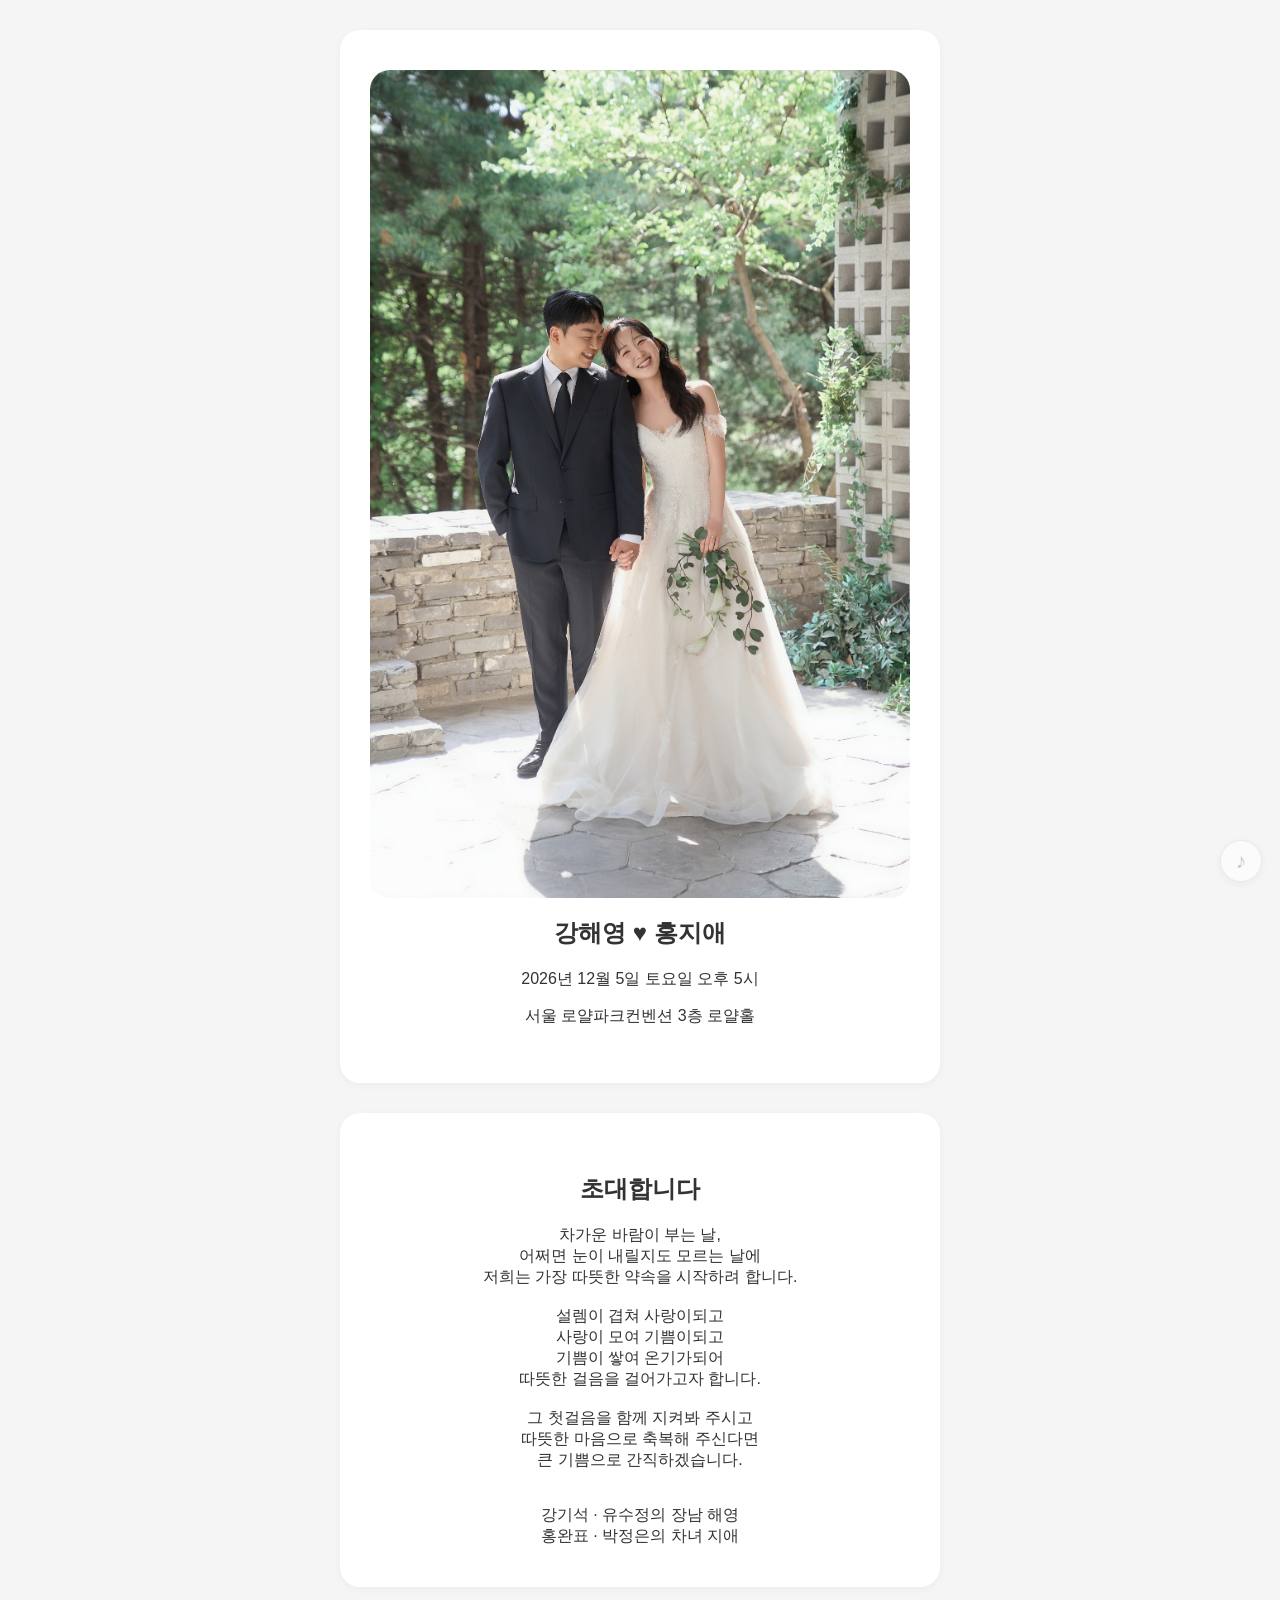
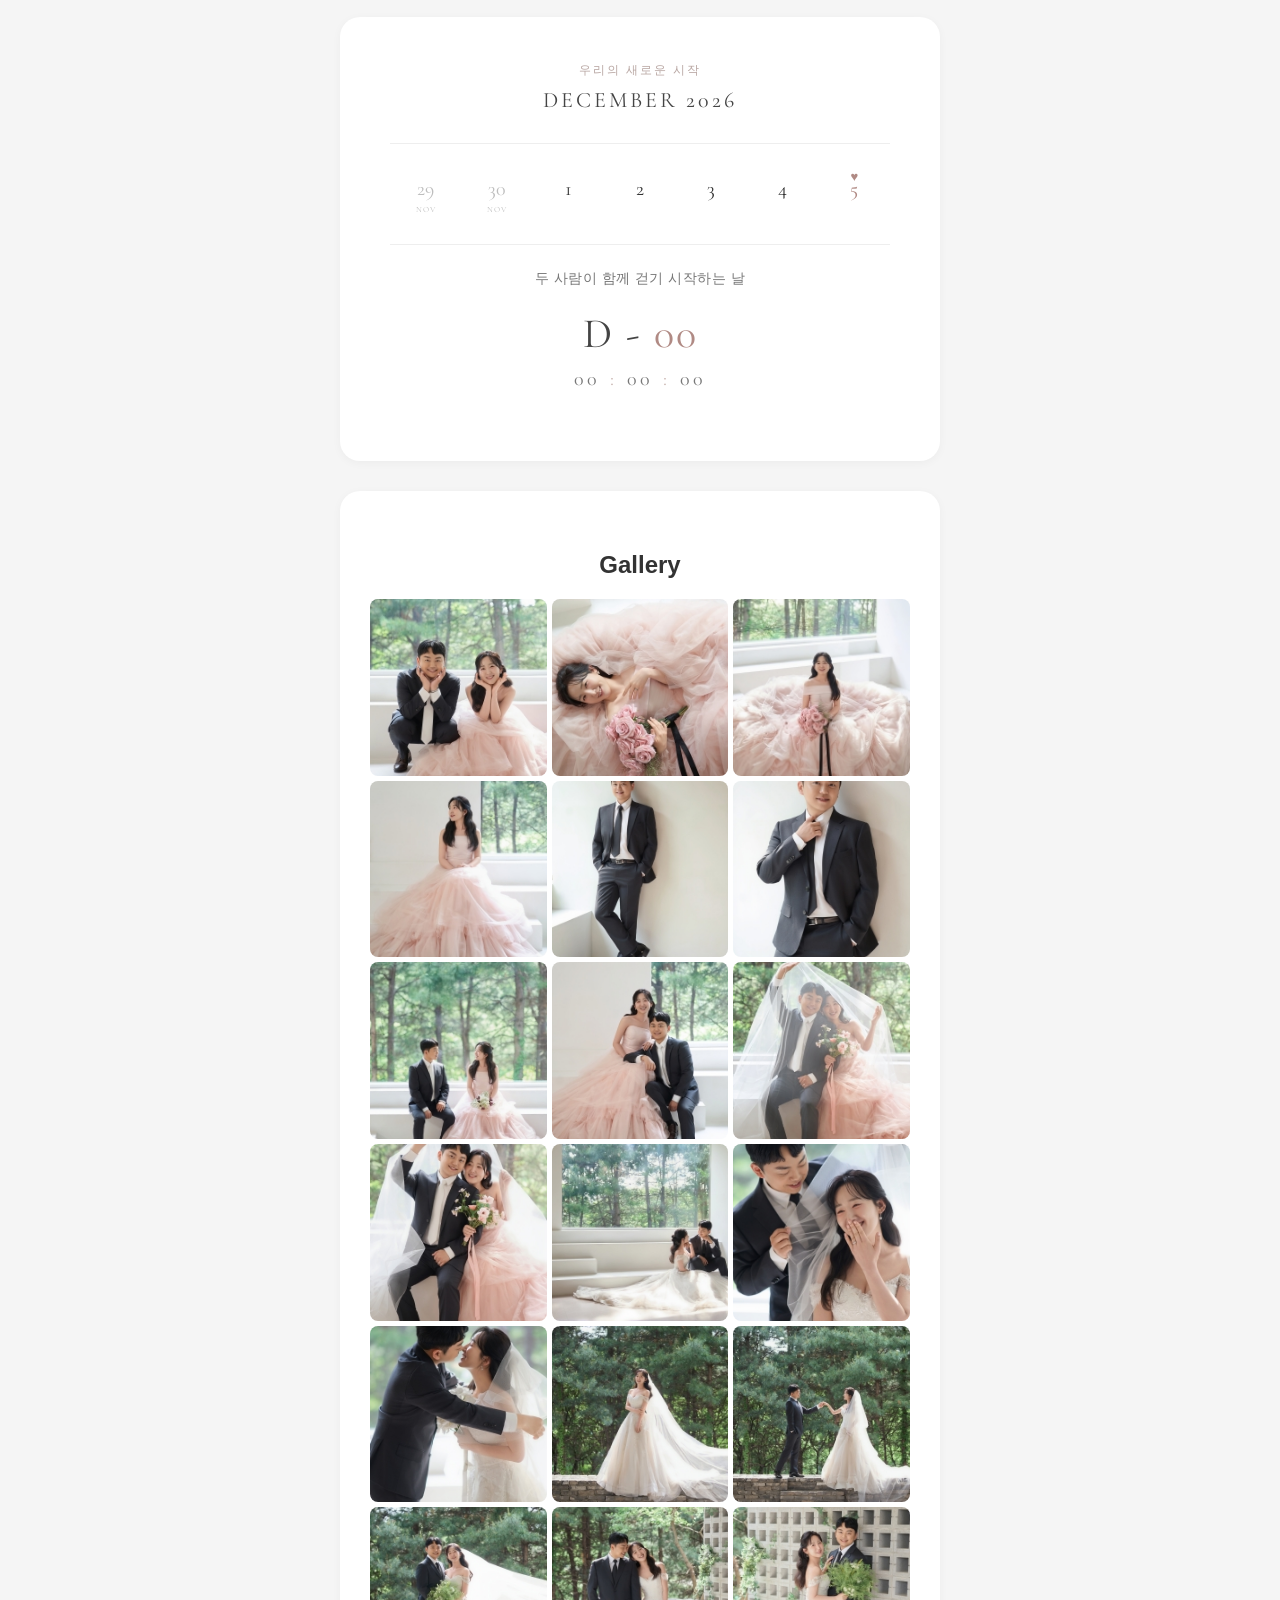
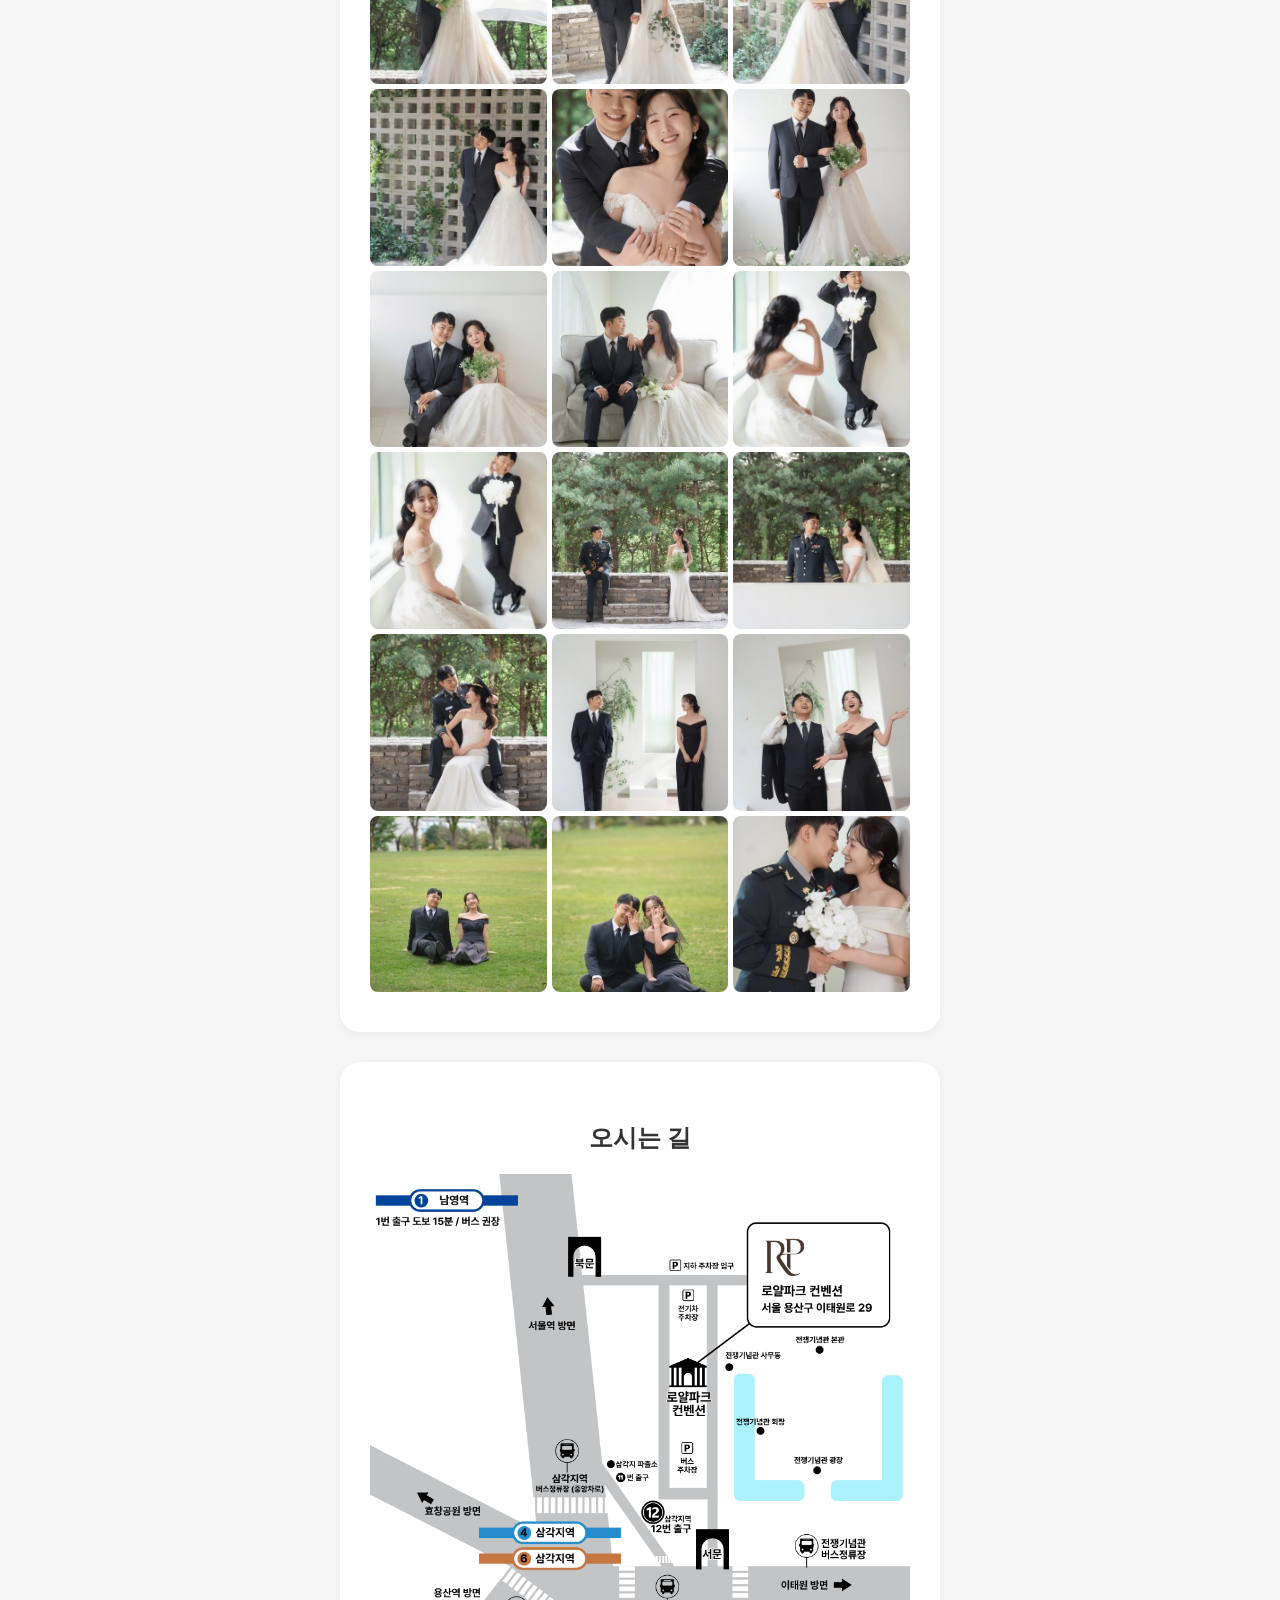
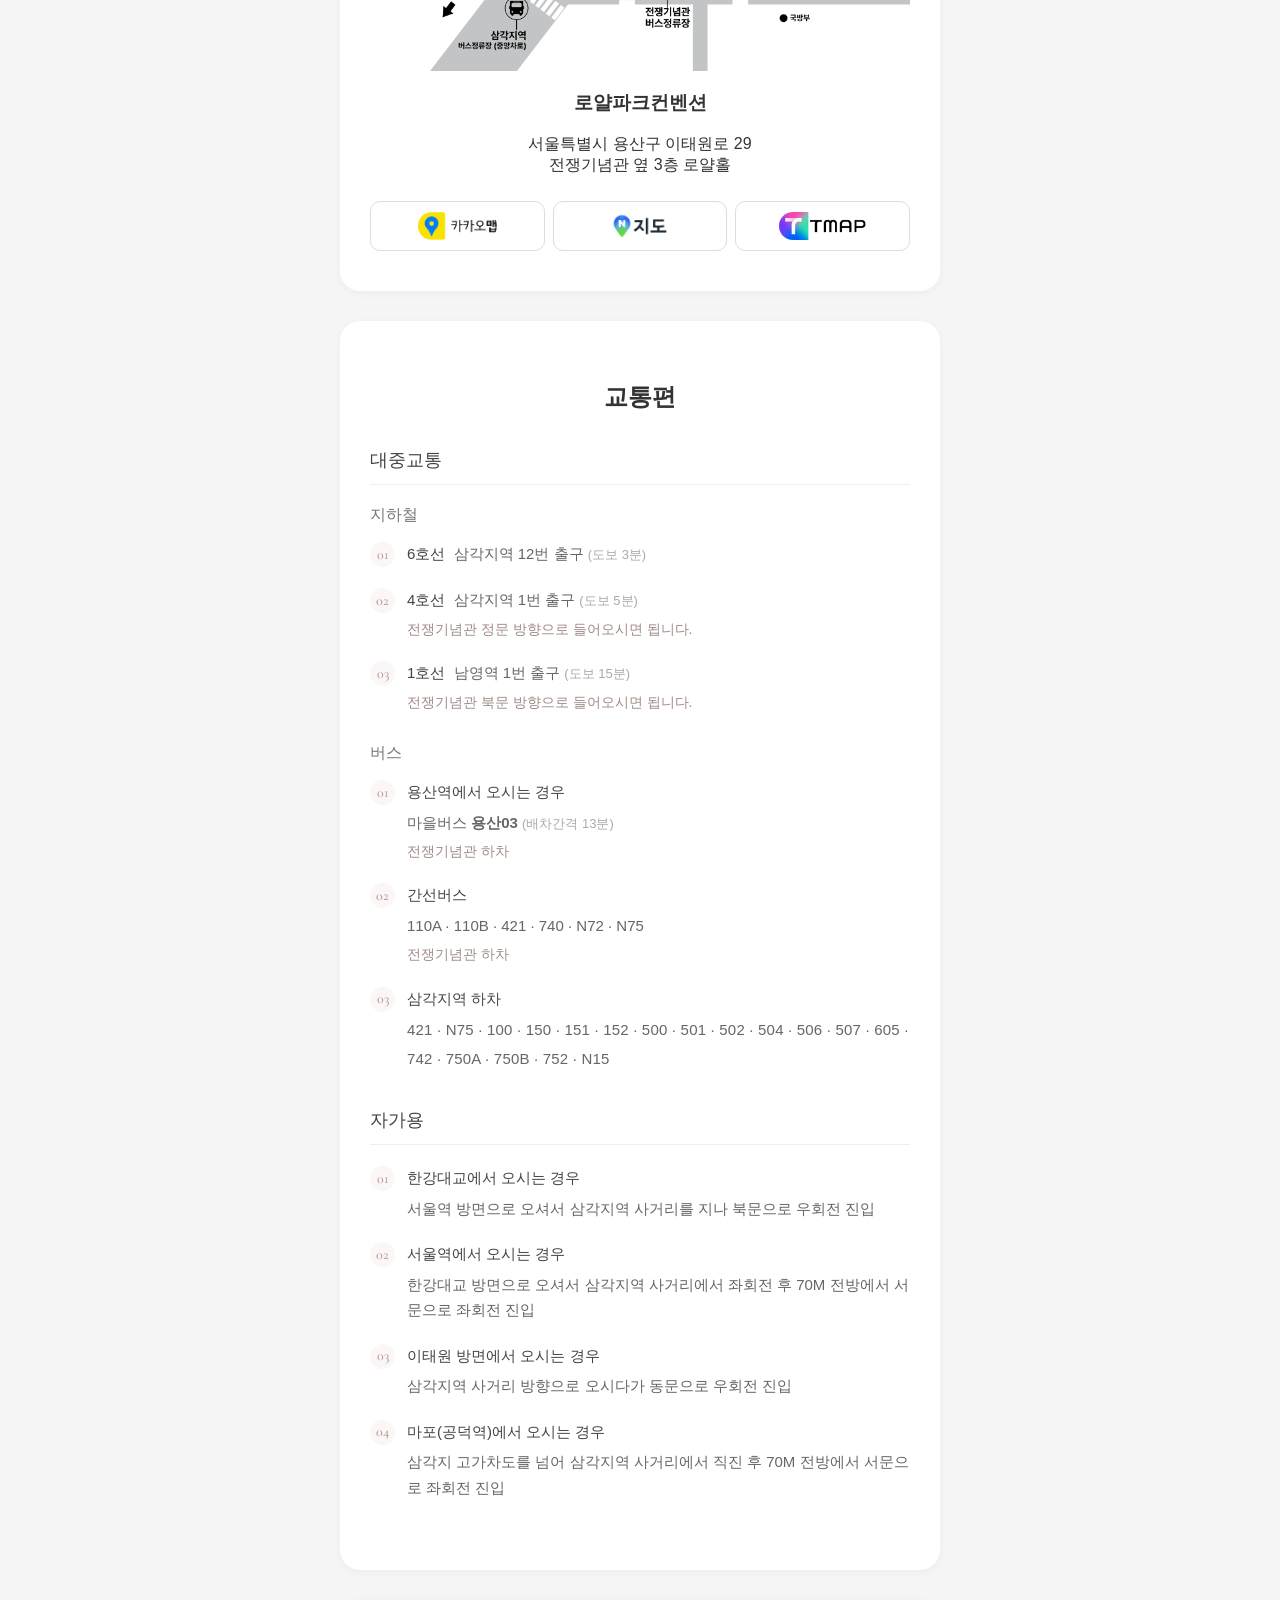
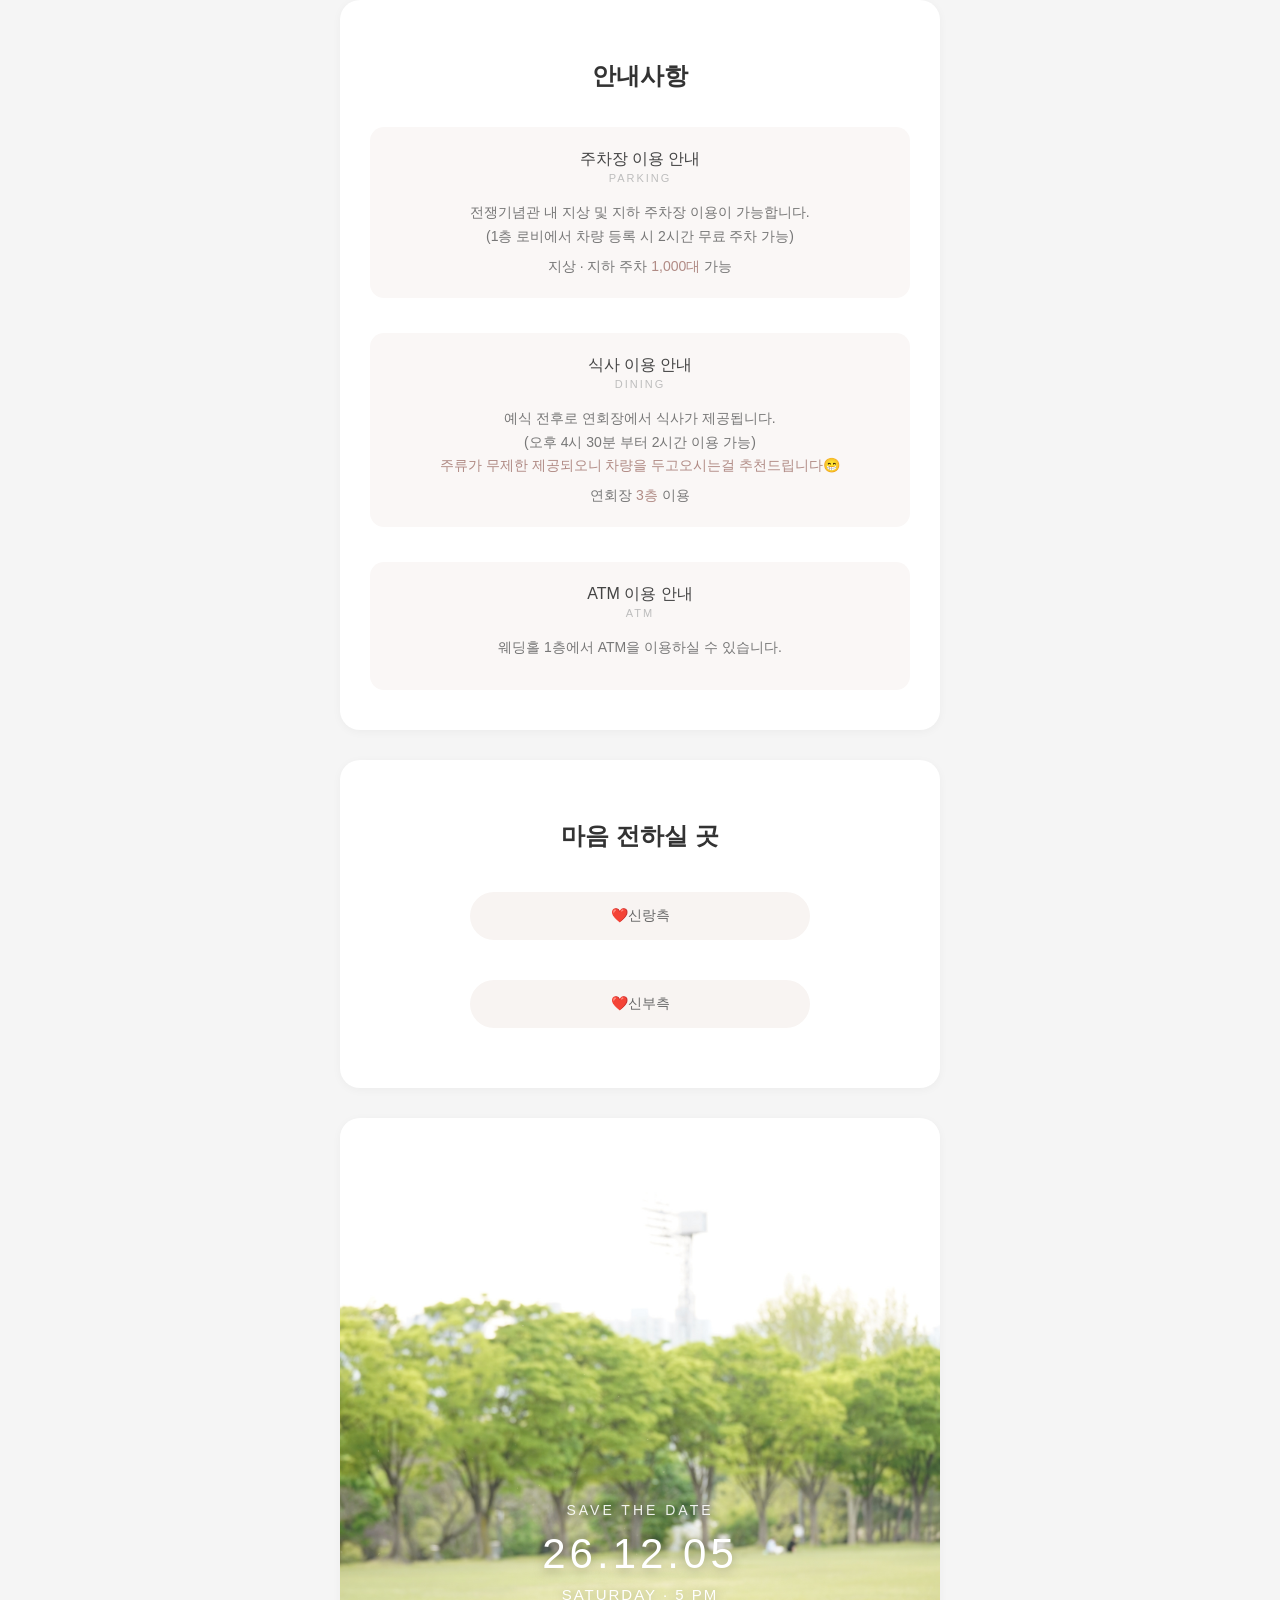
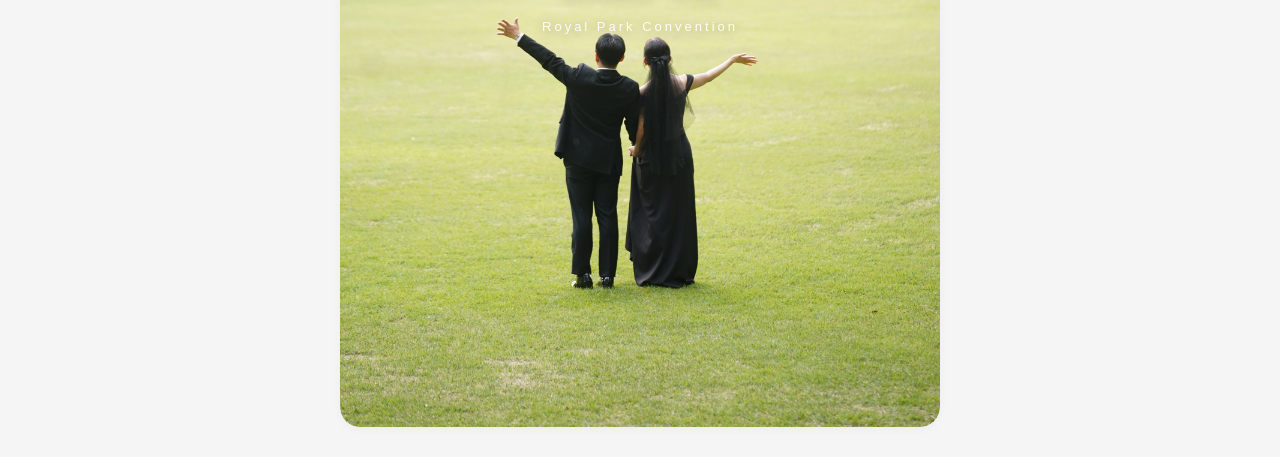
==== index.html @ 4cdd62bf "Update index.html" ====
<!DOCTYPE html>
<html lang="ko">
<head>
    <meta charset="UTF-8">
    <meta name="viewport" content="width=device-width, initial-scale=1.0">
    <title>모바일 청첩장</title>

    <link rel="stylesheet" href="css/style.css">
    <link rel="preconnect" href="https://fonts.googleapis.com">
    <link rel="preconnect" href="https://fonts.gstatic.com" crossorigin>
    <link href="https://fonts.googleapis.com/css2?family=Cormorant+Garamond:wght@300;400;500&display=swap" rel="stylesheet">
    <link rel="preconnect" href="https://fonts.googleapis.com">
    <link rel="preconnect" href="https://fonts.gstatic.com" crossorigin>
    <link href="https://fonts.googleapis.com/css2?family=Cormorant+Garamond:wght@300;400;500;600&display=swap" rel="stylesheet">
</head>

<body>
<section class="intro hero card">

    <!-- 수정 ① -->
    <img src="images/017_intro.jpg" alt="hero 사진">
    <h1>강해영 ♥ 홍지애</h1>

    <!-- 수정 ② -->
    <p>2026년 12월 5일 토요일 오후 5시</p>

    <!-- 수정 ③ -->
    <p>
        서울 로얄파크컨벤션 3층 로얄홀
    </p>

</section>

<section class="message card">
    <h2>초대합니다</h2>

    <!-- 수정 ④ -->
    <p>
        차가운 바람이 부는 날, <br>
        어쩌면 눈이 내릴지도 모르는 날에<br>
        저희는 가장 따뜻한 약속을 시작하려 합니다.<br>
        <br>
        설렘이 겹쳐 사랑이되고<br>
        사랑이 모여 기쁨이되고<br>
        기쁨이 쌓여 온기가되어<br>
        따뜻한 걸음을 걸어가고자 합니다.<br>
        <br>
        그 첫걸음을 함께 지켜봐 주시고<br>
        따뜻한 마음으로 축복해 주신다면<br>
        큰 기쁨으로 간직하겠습니다.<br>
        <br>
        
    </p>
    <div class="family-line">
        <span>강기석 · 유수정의 장남</span>
        <span class="name">해영</span>
    </div>
    
    <div class="family-line">
        <span>홍완표 · 박정은의 차녀</span>
        <span class="name">지애</span>
    </div>

</section>

<!-- 달력 -->
<section class="calendar card">

    <p class="calendar-subtitle">
        우리의 새로운 시작
    </p>

    <h2>DECEMBER 2026</h2>

    <div class="calendar-week">

        <div class="calendar-day">
            <span class="date">29</span>
            <span class="month">NOV</span>
        </div>

        <div class="calendar-day">
            <span class="date">30</span>
            <span class="month">NOV</span>
        </div>

        <div class="calendar-day">
            <span class="date">1</span>
        </div>

        <div class="calendar-day">
            <span class="date">2</span>
        </div>

        <div class="calendar-day">
            <span class="date">3</span>
        </div>

        <div class="calendar-day">
            <span class="date">4</span>
        </div>

        <div class="calendar-day wedding-day">
            <span class="heart">♥</span>
            <span class="date">5</span>
        </div>

    </div>

    <p class="calendar-message">
        두 사람이 함께 걷기 시작하는 날
    </p>

    <div class="countdown">
        <div class="countdown-dday">
            D - <span id="days">00</span>
        </div>
    
        <div class="countdown-time">
            <span id="hours">00</span>
            <span class="separator">:</span>
            <span id="minutes">00</span>
            <span class="separator">:</span>
            <span id="seconds">00</span>
        </div>
    </div>

</section>
    
<section class="gallery card">

    <h2>Gallery</h2>

    <div class="grid"> 
        <img src="images/thumb/001.jpg" data-full="images/001.jpg" class="gallery-img" alt="사진 1">
        <img src="images/thumb/002.jpg" data-full="images/002.jpg" class="gallery-img" alt="사진 2">
        <img src="images/thumb/003.jpg" data-full="images/003.jpg" class="gallery-img" alt="사진 3">
        <img src="images/thumb/004.jpg" data-full="images/004.jpg" class="gallery-img" alt="사진 4">
        <img src="images/thumb/005.jpg" data-full="images/005.jpg" class="gallery-img" alt="사진 5">
        <img src="images/thumb/006.jpg" data-full="images/006.jpg" class="gallery-img" alt="사진 6">
        <img src="images/thumb/007.jpg" data-full="images/007.jpg" class="gallery-img" alt="사진 7">
        <img src="images/thumb/008.jpg" data-full="images/008.jpg" class="gallery-img" alt="사진 8">
        <img src="images/thumb/009.jpg" data-full="images/009.jpg" class="gallery-img" alt="사진 9">
        <img src="images/thumb/010.jpg" data-full="images/010.jpg" class="gallery-img" alt="사진 10">
        <img src="images/thumb/011.jpg" data-full="images/011.jpg" class="gallery-img" alt="사진 11">
        <img src="images/thumb/012.jpg" data-full="images/012.jpg" class="gallery-img" alt="사진 12">
        <img src="images/thumb/013.jpg" data-full="images/013.jpg" class="gallery-img" alt="사진 13">
        <img src="images/thumb/014.jpg" data-full="images/014.jpg" class="gallery-img" alt="사진 14">
        <img src="images/thumb/015.jpg" data-full="images/015.jpg" class="gallery-img" alt="사진 15">
        <img src="images/thumb/016.jpg" data-full="images/016.jpg" class="gallery-img" alt="사진 16">
        <img src="images/thumb/017.jpg" data-full="images/017.jpg" class="gallery-img" alt="사진 17">
        <img src="images/thumb/018.jpg" data-full="images/018.jpg" class="gallery-img" alt="사진 18">
        <img src="images/thumb/019.jpg" data-full="images/019.jpg" class="gallery-img" alt="사진 19">
        <img src="images/thumb/020.jpg" data-full="images/020.jpg" class="gallery-img" alt="사진 20">
        <img src="images/thumb/021.jpg" data-full="images/021.jpg" class="gallery-img" alt="사진 21">
        <img src="images/thumb/022.jpg" data-full="images/022.jpg" class="gallery-img" alt="사진 22">
        <img src="images/thumb/023.jpg" data-full="images/023.jpg" class="gallery-img" alt="사진 23">
        <img src="images/thumb/024.jpg" data-full="images/024.jpg" class="gallery-img" alt="사진 24">
        <img src="images/thumb/025.jpg" data-full="images/025.jpg" class="gallery-img" alt="사진 25">
        <img src="images/thumb/026.jpg" data-full="images/026.jpg" class="gallery-img" alt="사진 26">
        <img src="images/thumb/027.jpg" data-full="images/027.jpg" class="gallery-img" alt="사진 27">
        <img src="images/thumb/028.jpg" data-full="images/028.jpg" class="gallery-img" alt="사진 28">
        <img src="images/thumb/029.jpg" data-full="images/029.jpg" class="gallery-img" alt="사진 29">
        <img src="images/thumb/030.jpg" data-full="images/030.jpg" class="gallery-img" alt="사진 30">
        <img src="images/thumb/031.jpg" data-full="images/031.jpg" class="gallery-img" alt="사진 31">
        <img src="images/thumb/032.jpg" data-full="images/032.jpg" class="gallery-img" alt="사진 32">
        <img src="images/thumb/033.jpg" data-full="images/033.jpg" class="gallery-img" alt="사진 33">
    </div>

</section>

<section class="location card hero">

    <h2>오시는 길</h2>
    <img src="images/099.png" alt="지도">

    <h3>로얄파크컨벤션</h3>

    <p>
        서울특별시 용산구 이태원로 29<br>전쟁기념관 옆 3층 로얄홀
    </p>

    <div class="map-buttons">

        <a  href="https://kko.to/LV5ctEVAv7"
            target="_blank"
            rel="noopener noreferrer">
            <img src="images/kakaomap.png" alt="카카오맵"></a>
        <a  href="https://naver.me/GlRseTJM"
            target="_blank"
            rel="noopener noreferrer">
            <img src="images/navermaps.png" alt="네이버지도"></a>
        <a  href="https://tmap.life/09fb1e2a"
            target="_blank"
            rel="noopener noreferrer">
            <img src="images/tmap.png" alt="티맵"></a>

    </div>

</section>


<!-- 교통편 안내 -->
<section class="transport card">

    <h2>교통편</h2>

    <!-- 대중교통 -->
    <div class="transport-section">

        <h3>
            대중교통
        </h3>


        <!-- 지하철 -->
        <div class="transport-group">

            <h4>지하철</h4>

            <div class="transport-item">
                <span class="transport-number">01</span>
                <div>
                    <strong>6호선</strong>
                    삼각지역 12번 출구
                    <span class="walk">(도보 3분)</span>
                </div>
            </div>

            <div class="transport-item">
                <span class="transport-number">02</span>
                <div>
                    <strong>4호선</strong>
                    삼각지역 1번 출구
                    <span class="walk">(도보 5분)</span>

                    <p class="transport-note">
                        전쟁기념관 정문 방향으로 들어오시면 됩니다.
                    </p>
                </div>
            </div>

            <div class="transport-item">
                <span class="transport-number">03</span>
                <div>
                    <strong>1호선</strong>
                    남영역 1번 출구
                    <span class="walk">(도보 15분)</span>

                    <p class="transport-note">
                        전쟁기념관 북문 방향으로 들어오시면 됩니다.
                    </p>
                </div>
            </div>

        </div>


        <!-- 버스 -->
        <div class="transport-group">

            <h4>버스</h4>

            <div class="transport-item">
                <span class="transport-number">01</span>
                <div>
                    <strong>용산역에서 오시는 경우</strong>

                    <p>
                        마을버스 <b>용산03</b>
                        <span class="walk">(배차간격 13분)</span>
                    </p>

                    <p class="transport-note">
                        전쟁기념관 하차
                    </p>
                </div>
            </div>


            <div class="transport-item">
                <span class="transport-number">02</span>
                <div>
                    <strong>간선버스</strong>

                    <p>
                        110A · 110B · 421 · 740 · N72 · N75
                    </p>

                    <p class="transport-note">
                        전쟁기념관 하차
                    </p>
                </div>
            </div>


            <div class="transport-item">
                <span class="transport-number">03</span>
                <div>
                    <strong>삼각지역 하차</strong>

                    <p class="bus-list">
                        421 · N75 · 100 · 150 · 151 · 152 ·
                        500 · 501 · 502 · 504 · 506 · 507 ·
                        605 · 742 · 750A · 750B · 752 · N15
                    </p>
                </div>
            </div>

        </div>

    </div>


    <!-- 자가용 -->
    <div class="transport-section">

        <h3>
            자가용
        </h3>


        <div class="transport-group">

            <div class="transport-item">
                <span class="transport-number">01</span>
                <div>
                    <strong>한강대교에서 오시는 경우</strong>

                    <p>
                        서울역 방면으로 오셔서 삼각지역 사거리를 지나
                        북문으로 우회전 진입
                    </p>
                </div>
            </div>


            <div class="transport-item">
                <span class="transport-number">02</span>
                <div>
                    <strong>서울역에서 오시는 경우</strong>

                    <p>
                        한강대교 방면으로 오셔서 삼각지역 사거리에서 좌회전 후 
                        70M 전방에서 서문으로 좌회전 진입
                    </p>
                </div>
            </div>


            <div class="transport-item">
                <span class="transport-number">03</span>
                <div>
                    <strong>이태원 방면에서 오시는 경우</strong>

                    <p>
                        삼각지역 사거리 방향으로 오시다가
                        동문으로 우회전 진입
                    </p>
                </div>
            </div>


            <div class="transport-item">
                <span class="transport-number">04</span>
                <div>
                    <strong>마포(공덕역)에서 오시는 경우</strong>

                    <p>
                        삼각지 고가차도를 넘어 삼각지역 사거리에서 직진 후 
                        70M 전방에서 서문으로 좌회전 진입
                    </p>
                </div>
            </div>

        </div>

    </div>

</section>



<section class="guide card">

    <h2>안내사항</h2>

    <!-- 주차 -->
    <div class="parking-box">

        <div class="parking-title">
            <div>
                <h3>주차장 이용 안내</h3>
                <span>PARKING</span>
            </div>
        </div>

        <p>
            전쟁기념관 내 지상 및 지하 주차장 이용이 가능합니다.<br>
            (1층 로비에서 차량 등록 시 2시간 무료 주차 가능)
        </p>

        <strong class="parking-count">
            지상 · 지하 주차 <em>1,000대</em> 가능
        </strong>

    </div>


    <!-- 식사 -->
    <div class="parking-box">

        <div class="parking-title">
            <div>
                <h3>식사 이용 안내</h3>
                <span>DINING</span>
            </div>
        </div>

        <p>
            예식 전후로 연회장에서 식사가 제공됩니다.<br>
            (오후 4시 30분 부터 2시간 이용 가능)<br>
            <strong class="parking-count">
                <em>주류가 무제한 제공되오니 차량을 두고오시는걸 추천드립니다😁</em>
            </strong>
        </p>

        <strong class="parking-count">
            연회장 <em>3층</em> 이용
        </strong>

    </div>


    <!-- 화환
    <div class="parking-box">

        <div class="parking-title">
            <div>
                <h3>화환 접수 안내</h3>
                <span>FLOWER</span>
            </div>
        </div>

        <p>
            축하 화환은 예식 당일 지정된 장소에 배치됩니다.<br>
            자세한 문의는 예식장으로 연락 부탁드립니다.
        </p>

        <strong class="parking-count">
            예식장 로비 <em>접수 가능</em>
        </strong>

    </div> -->


    <!-- ATM -->
    <div class="parking-box">

        <div class="parking-title">
            <div>
                <h3>ATM 이용 안내</h3>
                <span>ATM</span>
            </div>
        </div>

        <p>
            웨딩홀 1층에서 ATM을 이용하실 수 있습니다.
        </p>

    </div>

</section>

    
    

<section class="account card">

    <h2>마음 전하실 곳</h2>

    <button class="accordion">
        ❤️신랑측
    </button>

    <div class="panel">
        <div class="account-item">
            <div class="account-info">
                <strong>아버지 강기석</strong>
                <span>국민 228002-04-143862</span>
            </div>
    
            <button class="copy-btn"
                    onclick="copyText(this, 'KB국민 22800204143862')">
                복사
            </button>
        </div>
    
        <div class="account-item">
            <div class="account-info">
                <strong>어머니 유수정</strong>
                <span>국민 263102-04-068584</span>
            </div>
    
            <button class="copy-btn"
                    onclick="copyText(this, 'KB국민 26310204068584')">
                복사
            </button>
        </div>
    
        <div class="account-item">
            <div class="account-info">
                <strong>강해영</strong>
                <span>국민 228002-04-141970</span>
            </div>
    
            <button class="copy-btn"
                    onclick="copyText(this, 'KB국민 22800204141970')">
                복사
            </button>
        </div>
    
    </div>

    <button class="accordion">
        ❤️신부측
    </button>

    <div class="panel">
        <div class="account-item">
            <div class="account-info">
                <strong>아버지 홍완표</strong>
                <span>신한 110-292-341007</span>
            </div>
    
            <button class="copy-btn"
                    onclick="copyText(this, '신한 110292341007')">
                복사
            </button>
        </div>
    
        <div class="account-item">
            <div class="account-info">
                <strong>어머니 박정은</strong>
                <span>농협 302-2085-1254-71</span>
            </div>
    
            <button class="copy-btn"
                    onclick="copyText(this, 'NH농협 3022085125471')">
                복사
            </button>
        </div>
    
        <div class="account-item">
            <div class="account-info">
                <strong>홍지애</strong>
                <span>신한 110-572-051845</span>
            </div>
    
            <button class="copy-btn"
                    onclick="copyText(this, '신한 110572051845')">
                복사
            </button>
        </div>
    
    </div>

    <!-- <div class="panel">

        <p>
            아버지 홍완표
            신한 110-292-341007
            <button onclick="copyText('신한 110292341007')">
                복사
            </button>
        </p>

        <p>
            어머니 박정은
            농협 302-2085-1254-71
            <button onclick="copyText('NH농협 3022085125471')">
                복사
            </button>
        </p>

        <p>
            홍지애
            신한 110-572-051845
            <button onclick="copyText('신한 110572051845')">
                복사
            </button>
        </p>
        
    </div> -->

</section>

<section class="ending hero card">

    <img src="images/034.jpg" alt="웨딩 작별 사진">

    <div class="ending-text">

        <span class="save-date">
            Save The Date
        </span>

        <h2>
            26.12.05
        </h2>

        <p>
            SATURDAY · 5 PM
        </p>

        <p class="venue">
            Royal Park Convention
        </p>

    </div>

</section>

<!--갤러리 뷰어-->
<div id="galleryViewer" class="gallery-viewer">
    <button class="gallery-close">×</button>
    <button class="gallery-prev">‹</button>
    <div class="gallery-image-container">
        <img id="galleryViewerImg"
             class="gallery-image"
             src=""
             alt="">
        <img id="galleryViewerImgNext"
             class="gallery-image"
             src=""
             alt="">
    </div>
    <button class="gallery-next">›</button>
</div>

<!-- 배경음악 -->
<audio id="bgm" loop preload="auto">
    <source src="music/wedding.mp3" type="audio/mpeg">
</audio>

<!-- 음악 버튼 -->
<button id="musicButton"
        class="music-button"
        aria-label="배경음악 켜기/끄기">
    ♪
</button>
    
<script src="js/script.js"></script>
</body>
</html>
---- css/style.css ----
* {
    box-sizing: border-box;
}

html {
    scroll-behavior: smooth;
}

body{
    margin:0;
    font-family:-apple-system, BlinkMacSystemFont, "Noto Sans KR",
                 "Apple SD Gothic Neo", sans-serif;
    color:#333;
    background:#f5f5f5;
}

.card{
    max-width:600px;
    background:#fff;
    border-radius:20px;
    padding:40px 30px;
    margin:30px auto;
    box-shadow:0 2px 10px rgba(0,0,0,.04);
    opacity: 0;
    transform: translateY(30px);
    transition: all 0.8s ease,
                transform 0.8s ease;
    text-align: center;
}

.card.show{
    opacity: 1;
    transform: translateY(0);
}

.hero img{
    width:100%;
    max-width: 100%;
    height: auto;
    display:block;
    border-radius: 20px;
}

/* =========================================
   Gallery
   ========================================= */

.gallery .grid {
    display: grid;
    grid-template-columns: repeat(3, minmax(0, 1fr));
    gap: 5px;
    width: 100%;
}


/* 썸네일 */
.gallery .grid .gallery-img {
    display: block;

    width: 100%;
    height: 100%;

    aspect-ratio: 1 / 1;

    object-fit: cover;

    margin: 0;
    padding: 0;

    border-radius: 8px;

    cursor: pointer;

    user-select: none;
    -webkit-user-select: none;

    -webkit-touch-callout: none;
    -webkit-tap-highlight-color: transparent;

    -webkit-user-drag: none;

    transition: opacity 0.2s ease;
}


.gallery .grid .gallery-img:hover {
    opacity: 0.85;
}


/* 터치/마우스 반응 */
.grid img:hover {
    opacity: 0.85;
}

.map-buttons{
    display:flex;
    gap:8px;
    justify-content:center;
    flex-wrap:wrap;
    margin-top: 25px;
}

.map-buttons a {
    flex: 1;
    min-width: 90px;

    height: 50px;

    padding: 8px 10px;

    border: 1px solid #ddd;
    border-radius: 10px;

    background: #fff;

    text-decoration: none;

    display: flex;
    align-items: center;
    justify-content: center;

    gap: 3px;

    overflow: hidden;
}

.map-buttons img {
    max-height: 28px;
    width: auto;

    display: block;

    object-fit: contain;
}

.accordion{
    width: 100%;
    max-width: 340px;

    margin: 20px auto;
    padding: 15px 20px;

    border: none;
    border-radius: 30px;

    background: #f8f4f2;
    color: #666;

    font-family: inherit;
    font-size: 14px;

    cursor: pointer;
    transition: all 0.3s ease;
}
.accordion:hover {
    background: #f1e9e6;
}

.accordion-icon {
    margin-right: 8px;
    color: #c8aaa5;
    font-size: 19px;
}

.panel{
    display:none;
    padding:10px;
}

/* =========================================
   계좌정보
   ========================================= */

.account-item{
    display:flex;
    align-items:center;
    justify-content:space-between;

    gap:12px;

    padding:14px 16px;

    margin:10px 0;

    border-radius:14px;

    background:#faf7f6;

    text-align:left;
}
.account-info{
    display:flex;
    flex-direction:column;
    gap:4px;
}
.account-info strong{
    font-size:14px;
    color:#444;
}
.account-info span{
    font-size:13px;
    color:#777;
}
.copy-btn{

    flex-shrink:0;

    border:none;

    border-radius:20px;
    min-width:70px;
    padding:8px 14px;

    background:#c8aaa5;

    color:white;

    font-size:12px;
    font-weight:600;

    cursor:pointer;

    transition:all .2s ease;
}
.copy-btn:hover{
    background:#b89b96;
}
.copy-btn:active{
    transform:scale(.95);
}

.gallery-viewer {
    position: fixed;
    inset: 0;
    z-index: 9999;

    display: none;
    align-items: center;
    justify-content: center;

    width: 100%;
    height: 100vh;
    height: 100dvh;

    background: rgba(0, 0, 0, 0.95);

    padding:
        env(safe-area-inset-top)
        env(safe-area-inset-right)
        env(safe-area-inset-bottom)
        env(safe-area-inset-left);

    /* 가로/세로 터치를 JS에서 직접 처리 */
    touch-action: none;

    overflow: hidden;
}


.gallery-viewer.active {
    display: flex;
}


/* =========================================
   이미지 영역
   ========================================= */

.gallery-image-container {
    position: relative;

    width: 100%;
    height: 100%;

    display: flex;
    align-items: center;
    justify-content: center;

    overflow: hidden;

    touch-action: none;
}


/* =========================================
   갤러리 이미지
   ========================================= */

.gallery-image {
    position: absolute;

    max-width: 100%;
    max-height: 100%;

    width: auto;
    height: auto;

    object-fit: contain;

    user-select: none;
    -webkit-user-select: none;
    -webkit-user-drag: none;

    pointer-events: none;

    transform-origin: center center;

    will-change: transform, opacity;
}


/* 현재 사진 */
.gallery-image.current {
    transform: translateX(0);
    opacity: 1;
}


/* 다음/이전 사진 */
.gallery-image.next {
    opacity: 0;
}


/* 손을 놓았을 때 사용하는 부드러운 애니메이션 */
.gallery-image.animating {
    transition:
        transform 0.65s cubic-bezier(0.25, 0.8, 0.25, 1),
        opacity 0.5s ease;
}

.gallery-image.zoom-reset {
    transition:
        transform 0.25s ease-out;
}

.gallery-img,
.gallery-image {
    user-select: none;
    -webkit-user-select: none;

    -webkit-touch-callout: none;
    -webkit-tap-highlight-color: transparent;

    -webkit-user-drag: none;
    user-drag: none;
}
/* =========================================
   버튼
   ========================================= */

.gallery-close,
.gallery-prev,
.gallery-next {
    position: absolute;
    z-index: 20;

    border: none;
    padding: 0;

    background: transparent;
    color: white;

    cursor: pointer;

    -webkit-tap-highlight-color: transparent;
    touch-action: manipulation;
}


/* X */
.gallery-close {
    top: calc(10px + env(safe-area-inset-top));
    right: calc(15px + env(safe-area-inset-right));

    width: 45px;
    height: 45px;

    font-size: 40px;
    line-height: 45px;
}


/* 좌우 버튼 */
.gallery-prev,
.gallery-next {
    top: 50%;

    width: 50px;
    height: 80px;

    transform: translateY(-50%);

    font-size: 55px;
    line-height: 80px;
}


/* 이전 */
.gallery-prev {
    left: 10px;
}


/* 다음 */
.gallery-next {
    right: 10px;
}


/* =========================================
   모달이 열린 동안 배경 스크롤 방지
   ========================================= */

body.gallery-open {
    overflow: hidden;
}


/* ==================================================
   배경음악 버튼
   ================================================== */

.music-button {
    position: fixed;

    right: 18px;
    bottom: 18px;

    width: 42px;
    height: 42px;

    z-index: 10000;

    display: flex;
    align-items: center;
    justify-content: center;

    padding: 0;

    border: 1px solid rgba(200, 170, 165, 0.35);
    border-radius: 50%;

    background: rgba(255, 255, 255, 0.88);

    color: #c8aaa5;

    font-family: serif;
    font-size: 21px;

    cursor: pointer;

    -webkit-tap-highlight-color: transparent;
    -webkit-touch-callout: none;

    box-shadow:
        0 2px 10px rgba(0, 0, 0, 0.08);

    transition:
        opacity 0.3s ease,
        background 0.3s ease,
        transform 0.3s ease;
}


/* 터치했을 때 */
.music-button:active {
    transform: scale(0.92);
}


/* 음악 재생 중 */
.music-button.playing {
    animation: musicRotate 4s linear infinite;
}


/* 음악 정지 */
.music-button:not(.playing) {
    opacity: 0.65;
}


/* 은은한 회전 */
@keyframes musicRotate {

    from {
        transform: rotate(0deg);
    }

    to {
        transform: rotate(360deg);
    }

}


/* ==================================================
   Wedding Calendar
   ================================================== */

.calendar {
    text-align: center;
    padding-top: 45px;
    padding-bottom: 45px;
}


/* 작은 상단 문구 */

.calendar-subtitle {
    margin: 0 0 8px;

    font-size: 12px;
    letter-spacing: 2px;
    color: #b8a6a2;
}


/* 월 */

.calendar h2 {
    margin: 0 0 30px;

    /*font-family: Georgia, "Times New Roman", serif;*/
    font-family: "Cormorant Garamond", serif;
    font-size: 22px;
    font-weight: 400;

    letter-spacing: 3px;
    color: #444;
}


/* ==================================================
   날짜 한 줄
   ================================================== */

.calendar-week {
    display: grid;

    grid-template-columns:
        repeat(7, 1fr);

    width: 100%;
    max-width: 500px;

    margin: 0 auto;

    border-top: 1px solid #eee;
    border-bottom: 1px solid #eee;

    padding: 25px 0 20px;
}


/* 각각의 날짜 */

.calendar-day {
    position: relative;

    min-height: 55px;

    display: flex;
    flex-direction: column;

    align-items: center;
    justify-content: flex-start;

    color: #333;

    padding-top: 10px;
}


/* 날짜 숫자 */

.calendar-day .date {
    /*font-family: Georgia, "Times New Roman", serif;*/
    font-family: "Cormorant Garamond", serif;
    
    font-size: 20px;
    line-height: 1;

    font-weight: 400;
}


/* 이전 달 */

.calendar-day .month {
    margin-top: 6px;

    /*font-family: Georgia, "Times New Roman", serif;*/
    font-family: "Cormorant Garamond", serif;

    font-size: 8px;
    letter-spacing: 1px;

    color: #bdbdbd;
}


/* 11월 29일 / 30일 */

.calendar-day:nth-child(1),
.calendar-day:nth-child(2) {

    color: #bdbdbd;

}


/* ==================================================
   결혼식 날짜
   ================================================== */

/* 하트 */

.calendar-day .heart {

    position: absolute;

    top: 1px;

    font-size: 13px;

    /*color: #b58f89;*/
    color: #b08a84;

    line-height: 1;
}

/* 5일 숫자 */

.calendar-day.wedding-day .date {

    font-weight: 500;
    /*color: #b58f89;*/
    color: #b08a84;

}


/* ==================================================
   아래 문구
   ================================================== */

.calendar-message {

    margin: 25px 0 0;

    font-size: 14px;

    color: #777;

    letter-spacing: 0.5px;

}

/* ==================================================
   Countdown
   ================================================== */

.countdown {

    text-align: center;

    padding: 25px 0;
}

.countdown-label {

    font-size: 11px;

    letter-spacing: 3px;
    text-transform: uppercase;

    color: #b8a6a2;

    margin-bottom: 10px;
}

.countdown-dday {

    font-family: "Cormorant Garamond", serif;

    font-size: 42px;
    font-weight: 400;

    letter-spacing: 2px;

    color: #444;

    line-height: 1;
}

.countdown-dday span {

    color: #b08a84;
}

.countdown-time {

    margin-top: 12px;

    font-family: "Cormorant Garamond", serif;

    font-size: 20px;
    font-weight: 400;

    letter-spacing: 3px;

    color: #777;
}

.countdown-time .separator {

    color: #c8b5b0;

    margin: 0 2px;
}


/* ==================================================
   교통편 안내
   ================================================== */

.transport {
    text-align: left;
}


/* 제목 */

.transport > h2 {
    text-align: center;
    margin-bottom: 10px;
}


/* ==================================================
   교통 섹션
   ================================================== */

.transport-section {
    margin-top: 35px;
}


/* 대중교통 / 자가용 제목 */

.transport-section > h3 {
    display: flex;
    align-items: center;

    margin: 0 0 20px;

    padding-bottom: 12px;

    border-bottom: 1px solid #eee;

    font-size: 18px;
    font-weight: 500;

    color: #444;
}


/* ==================================================
   세부 그룹
   ================================================== */

.transport-group {
    margin-bottom: 30px;
}


.transport-group h4 {
    margin: 0 0 15px;

    font-size: 16px;
    font-weight: 500;

    color: #777;
}


/* ==================================================
   각각의 교통 안내
   ================================================== */

.transport-item {
    display: flex;

    gap: 12px;

    margin-bottom: 20px;

    font-size: 15px;

    line-height: 1.7;

    color: #666;
}


/* 번호 */

.transport-number {
    flex-shrink: 0;

    width: 25px;
    height: 25px;

    display: flex;

    align-items: center;
    justify-content: center;

    margin-top: 1px;

    border-radius: 50%;

    background: #faf7f6;

    color: #b08a84;

    font-family: "Cormorant Garamond", serif;

    font-size: 14px;
}


/* 강조 */

.transport-item strong {
    margin-right: 4px;

    color: #444;

    font-weight: 500;
}


/* 도보 시간 */

.walk {
    color: #aaa;

    font-size: 13px;
}


/* 일반 문단 */

.transport-item p {
    margin: 5px 0 0;
}


/* 안내 문구 */

.transport-note {
    color: #a18c88 !important;

    font-size: 14px;

    line-height: 1.6;
}


/* 버스 번호 */

.bus-list {
    line-height: 1.9 !important;

    letter-spacing: 0.2px;
}


/* ==================================================
   주차
   ================================================== */

.parking-box {

    margin-top: 35px;

    padding: 22px 20px;

    border-radius: 14px;

    background: #faf7f6;

    text-align: center;
}


/* 주차 제목 */

.parking-title {

    display: flex;

    align-items: center;
    justify-content: center;

    margin-bottom: 17px;
}


.parking-title .transport-icon {
    margin-right: 10px;

    font-family: Arial, sans-serif;

    font-weight: 600;
}


.parking-title h3 {

    margin: 0;

    font-size: 16px;

    font-weight: 500;

    color: #444;
}


.parking-title span:last-child {

    display: block;

    margin-top: 2px;

    font-size: 11px;

    letter-spacing: 2px;

    color: #bdbdbd;
}


/* 주차 설명 */

.parking-box p {

    margin: 0 0 8px;

    font-size: 14px;

    line-height: 1.7;

    color: #777;
}


/* 주차 대수 */

.parking-count {

    font-size: 14px;

    font-weight: 400;

    color: #777;
}


.parking-count em {

    font-style: normal;

    color: #b08a84;

    font-weight: 500;
}


/* =========================================
   Ending Card
   ========================================= */

.ending {
    position: relative;
    overflow: hidden;
    padding: 0;
}

.ending img {
    width: 100%;
    display: block;
    border-radius: 20px;
}

.ending-text {

    position: absolute;

    left: 50%;
    top: 50%;

    transform: translate(-50%, -50%);

    width: 100%;

    padding: 20px;

    color: #fff;

    text-align: center;

    text-shadow:
        0 2px 12px rgba(0,0,0,.35);
}

.save-date {

    display: block;

    margin-bottom: 12px;

    font-size: 14px;

    letter-spacing: 3px;

    text-transform: uppercase;

    opacity: .9;
}

.ending h2 {

    margin: 0;

    font-size: 42px;

    font-weight: 300;

    letter-spacing: 4px;
}

.ending p {

    margin: 8px 0;

    font-size: 15px;

    letter-spacing: 2px;
}

.ending .venue {

    margin-top: 16px;

    font-size: 13px;

    letter-spacing: 3px;

    opacity: .9;
}


/* ==================================================
   모바일 보정
   ================================================== */

@media (max-width: 400px) {

    .transport {
        padding-left: 22px;
        padding-right: 22px;
    }

    .transport-item {
        font-size: 14px;
    }

    .bus-list {
        letter-spacing: 0;
    }

}
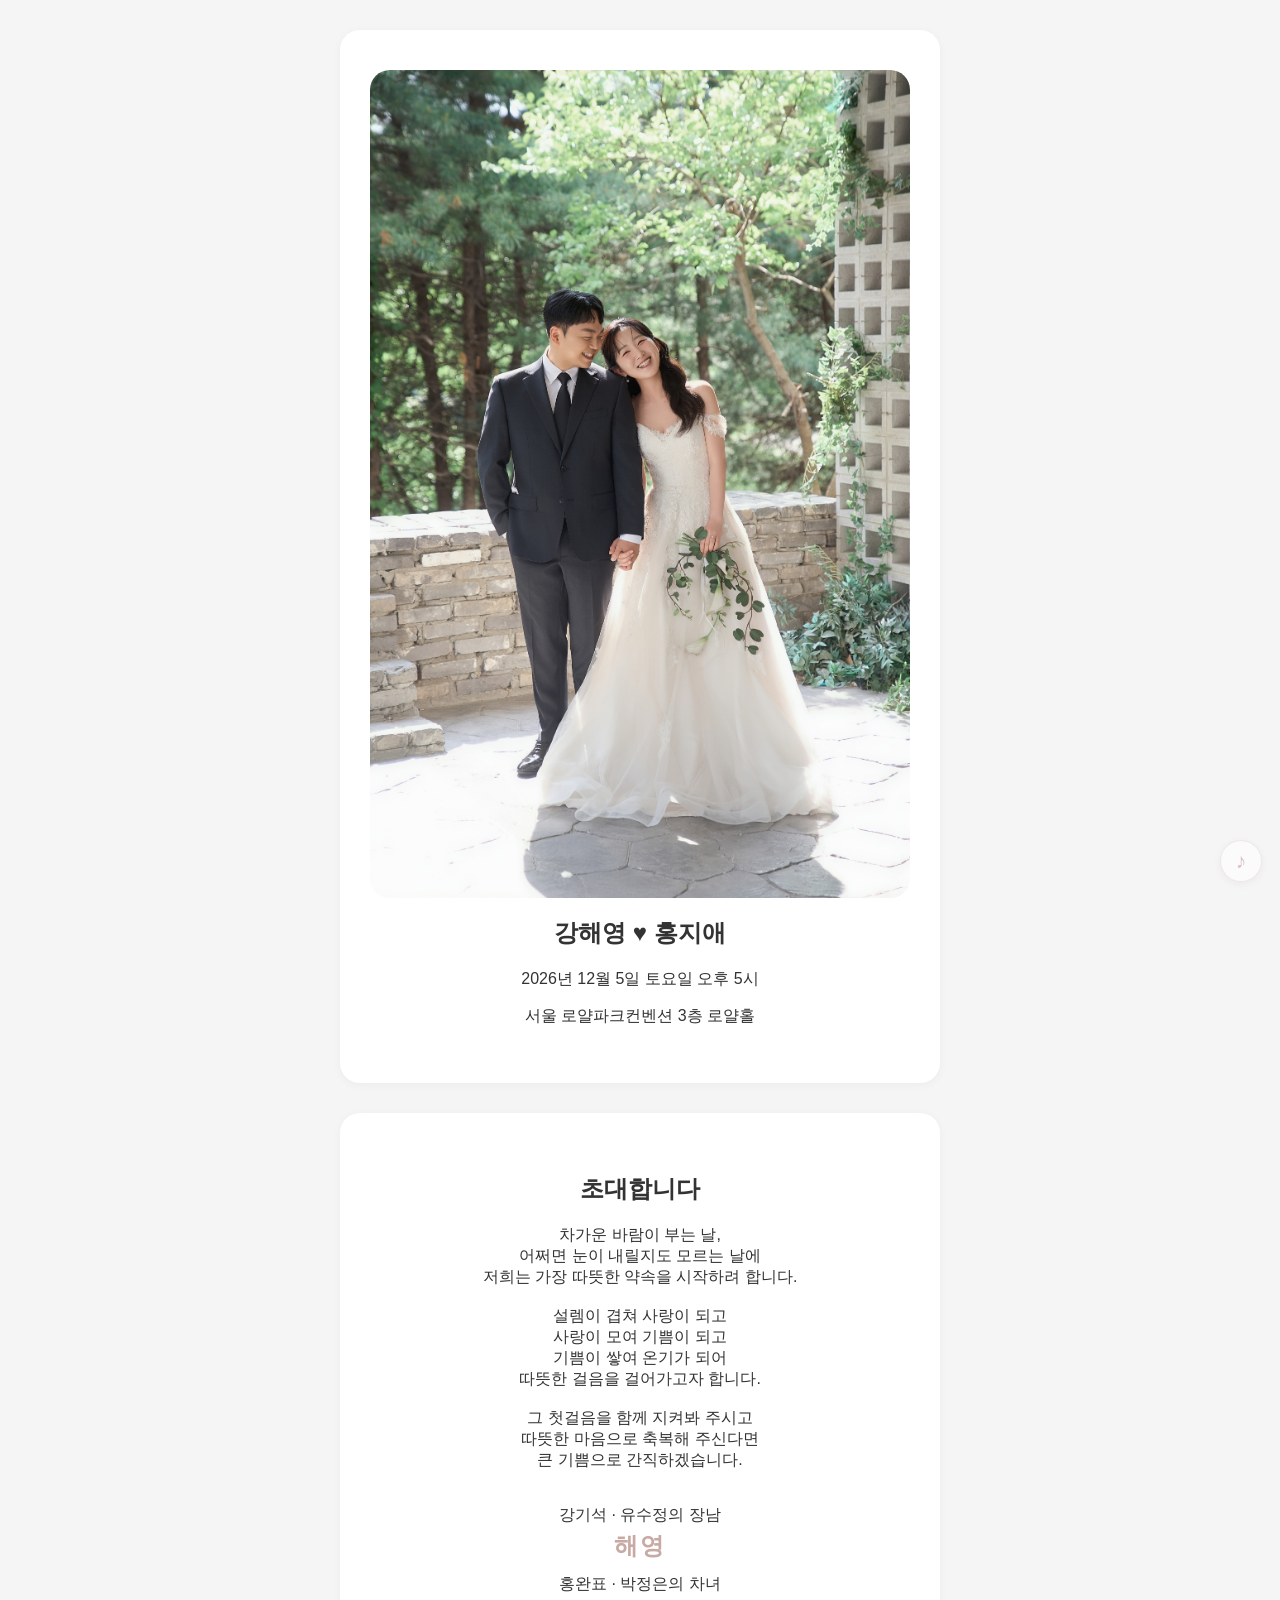
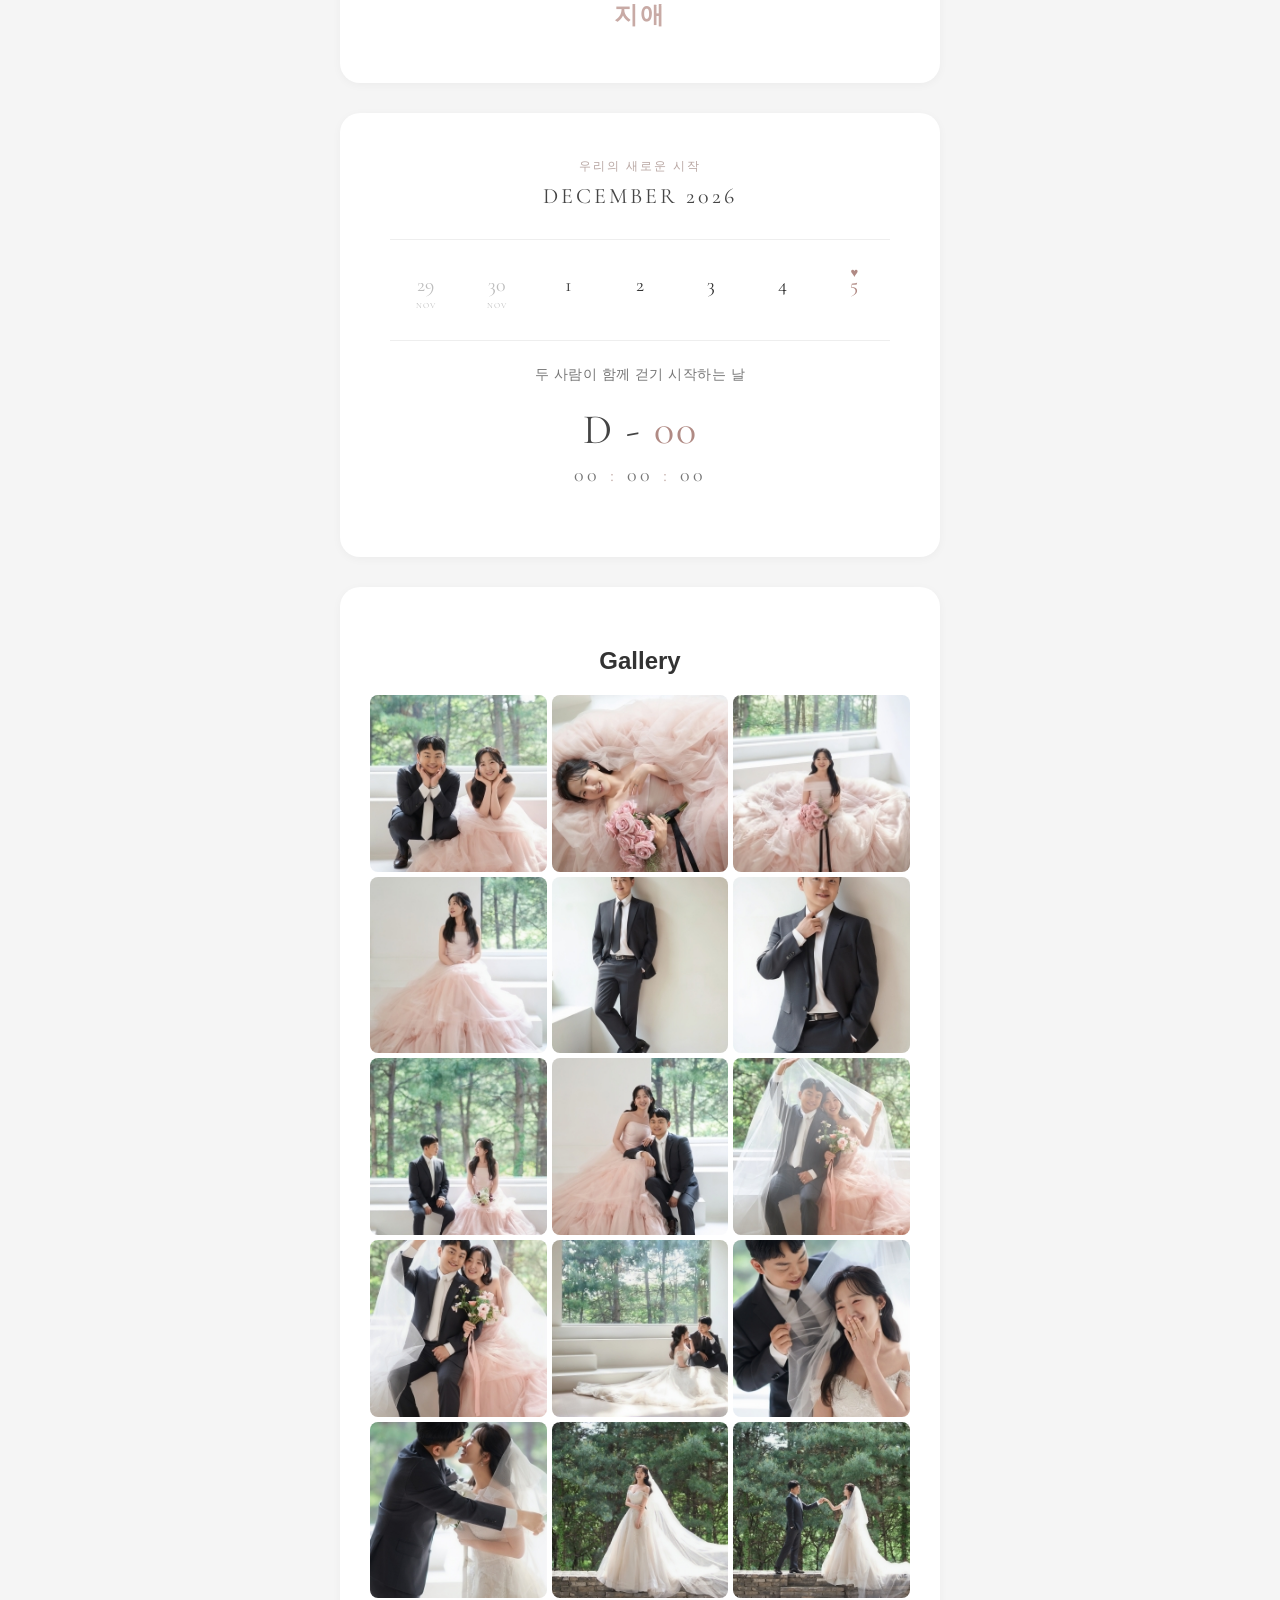
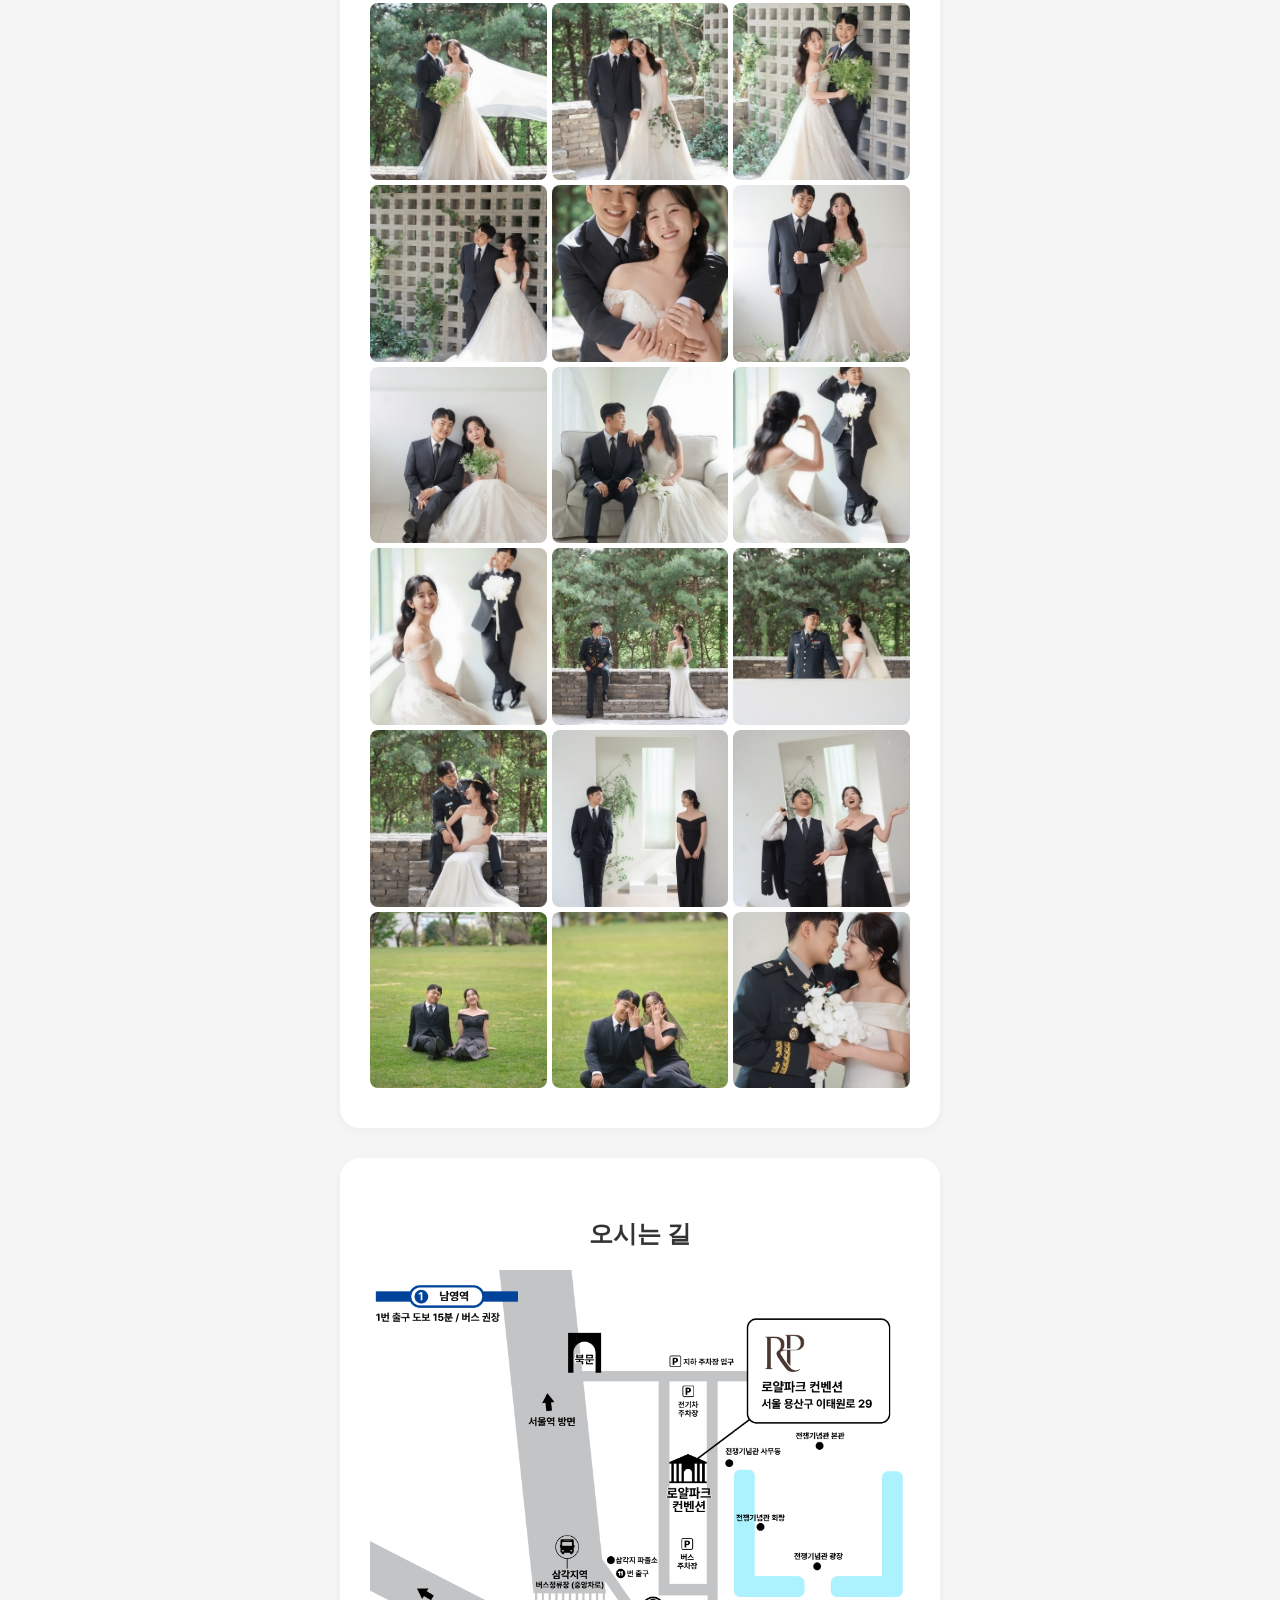
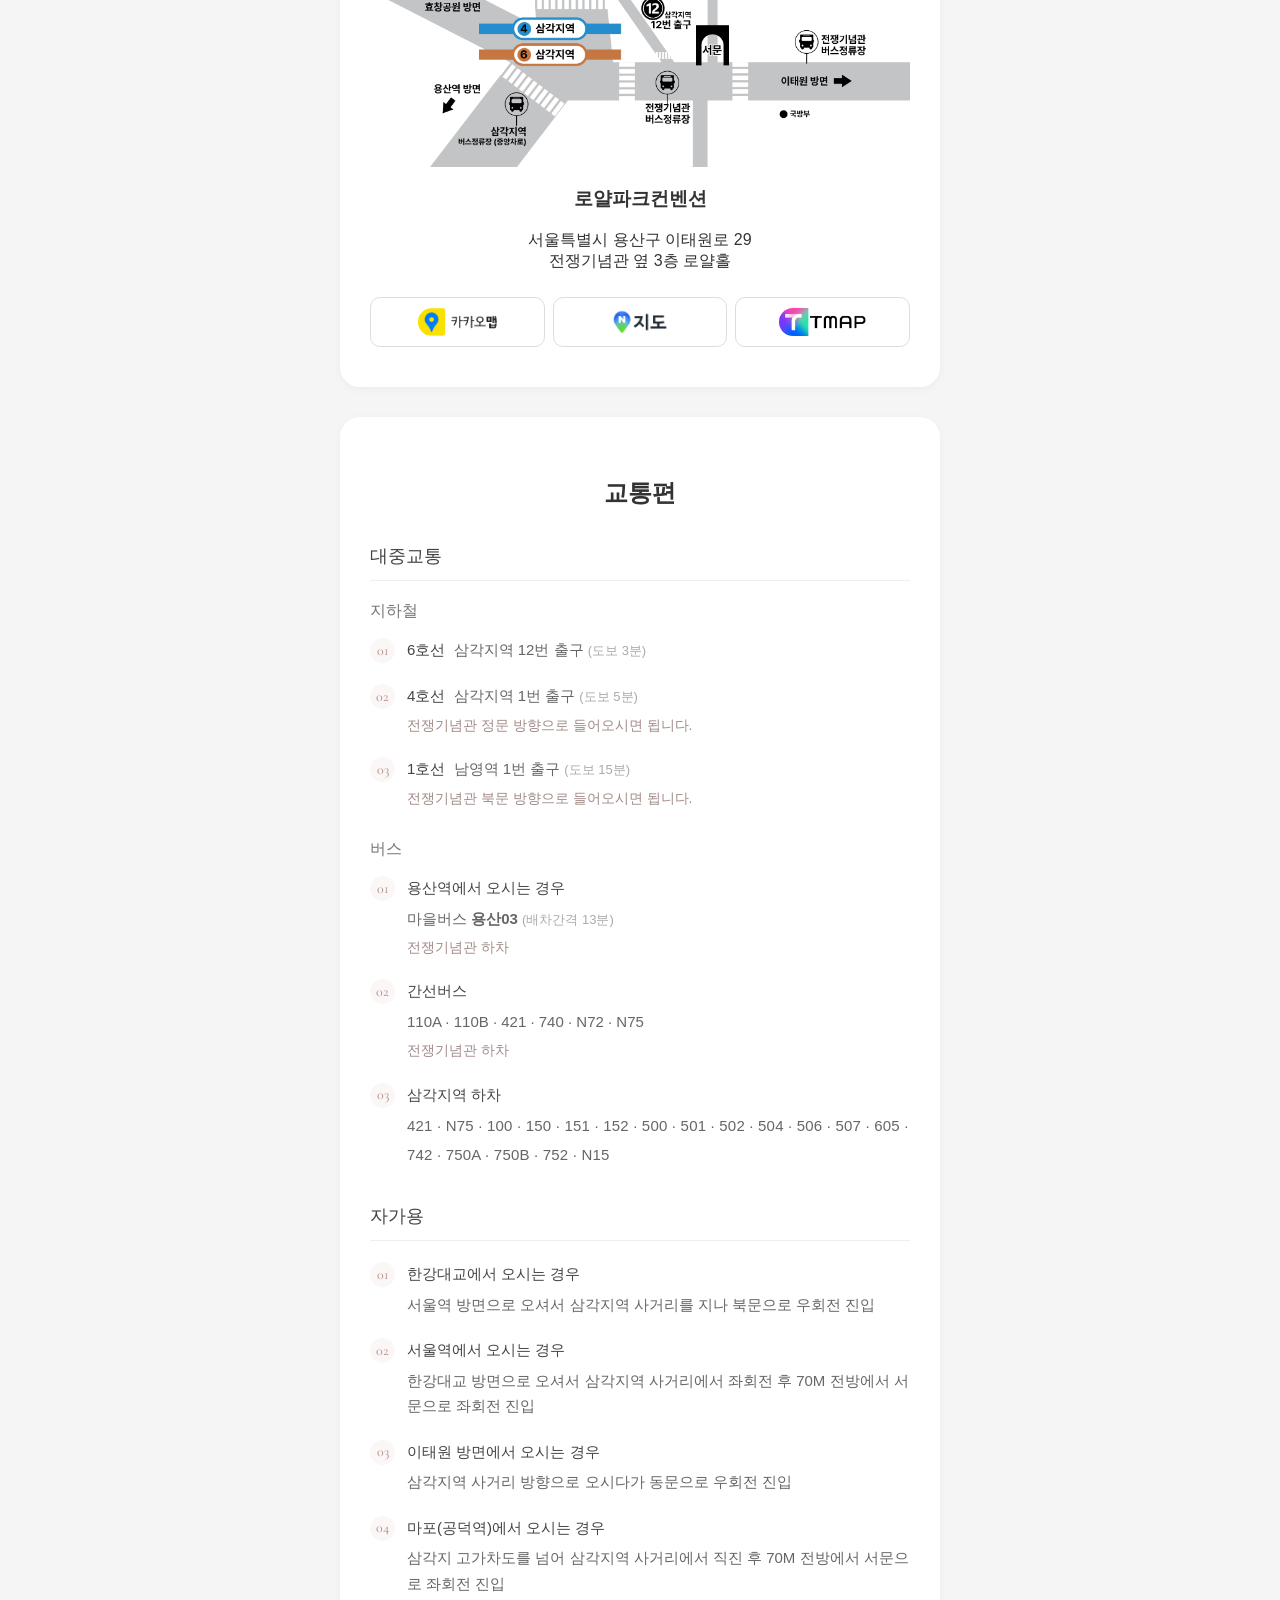
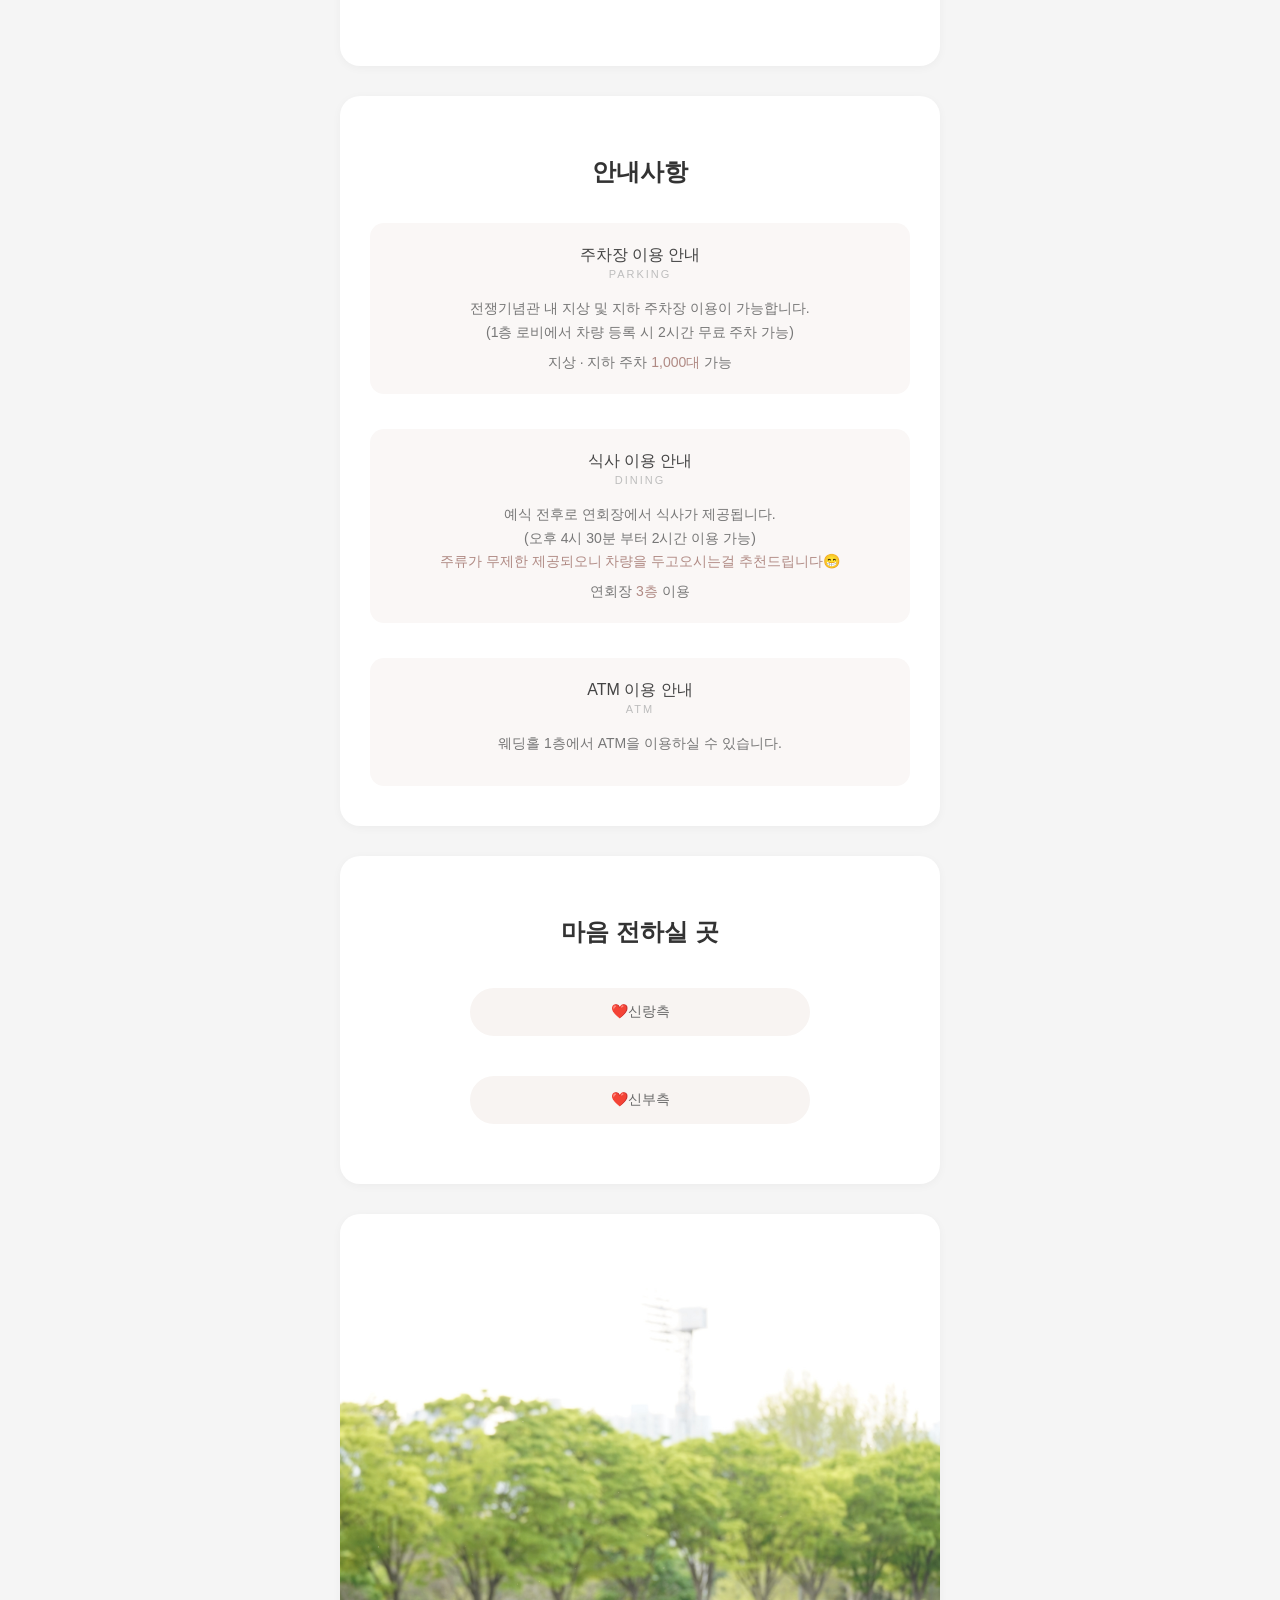
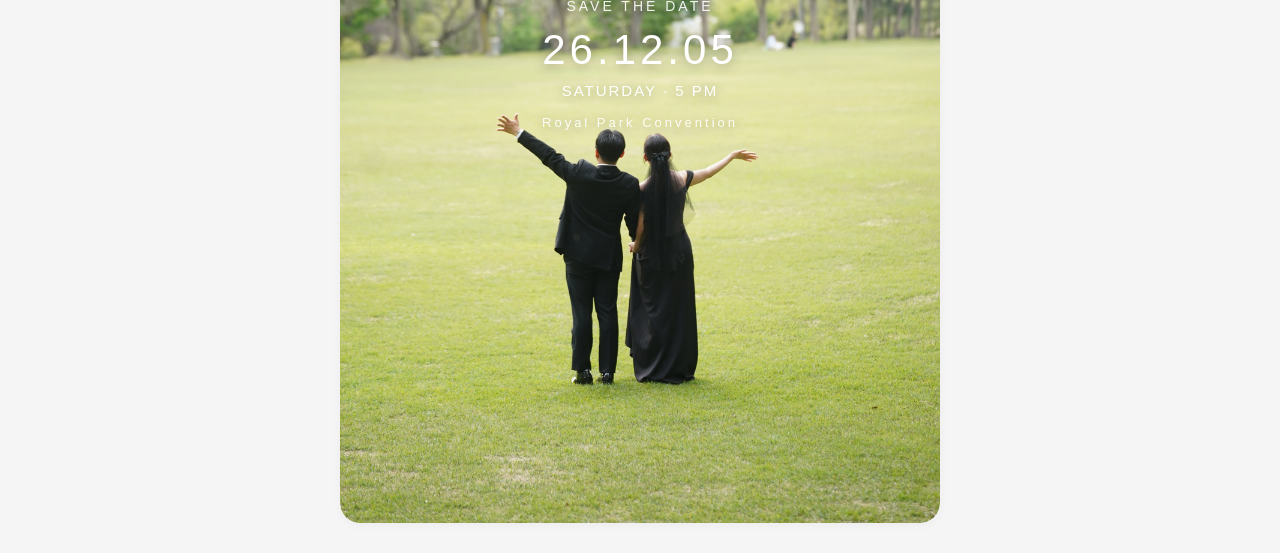
==== commit 34887211: "Update index.html" ====
--- a/index.html
+++ b/index.html
@@ -40,9 +40,9 @@
         어쩌면 눈이 내릴지도 모르는 날에<br>
         저희는 가장 따뜻한 약속을 시작하려 합니다.<br>
         <br>
-        설렘이 겹쳐 사랑이되고<br>
-        사랑이 모여 기쁨이되고<br>
-        기쁨이 쌓여 온기가되어<br>
+        설렘이 겹쳐 사랑이 되고<br>
+        사랑이 모여 기쁨이 되고<br>
+        기쁨이 쌓여 온기가 되어<br>
         따뜻한 걸음을 걸어가고자 합니다.<br>
         <br>
         그 첫걸음을 함께 지켜봐 주시고<br>
--- a/css/style.css
+++ b/css/style.css
@@ -42,6 +42,27 @@
 }
 
 /* =========================================
+   message card
+   ========================================= */
+
+.family-line{
+    margin:12px 0;
+}
+
+.family-line .name{
+    display:block;
+
+    margin-top:4px;
+
+    color:#c8aaa5;
+
+    font-size:24px;
+    font-weight:600;
+
+    letter-spacing:2px;
+}
+
+/* =========================================
    Gallery
    ========================================= */
 
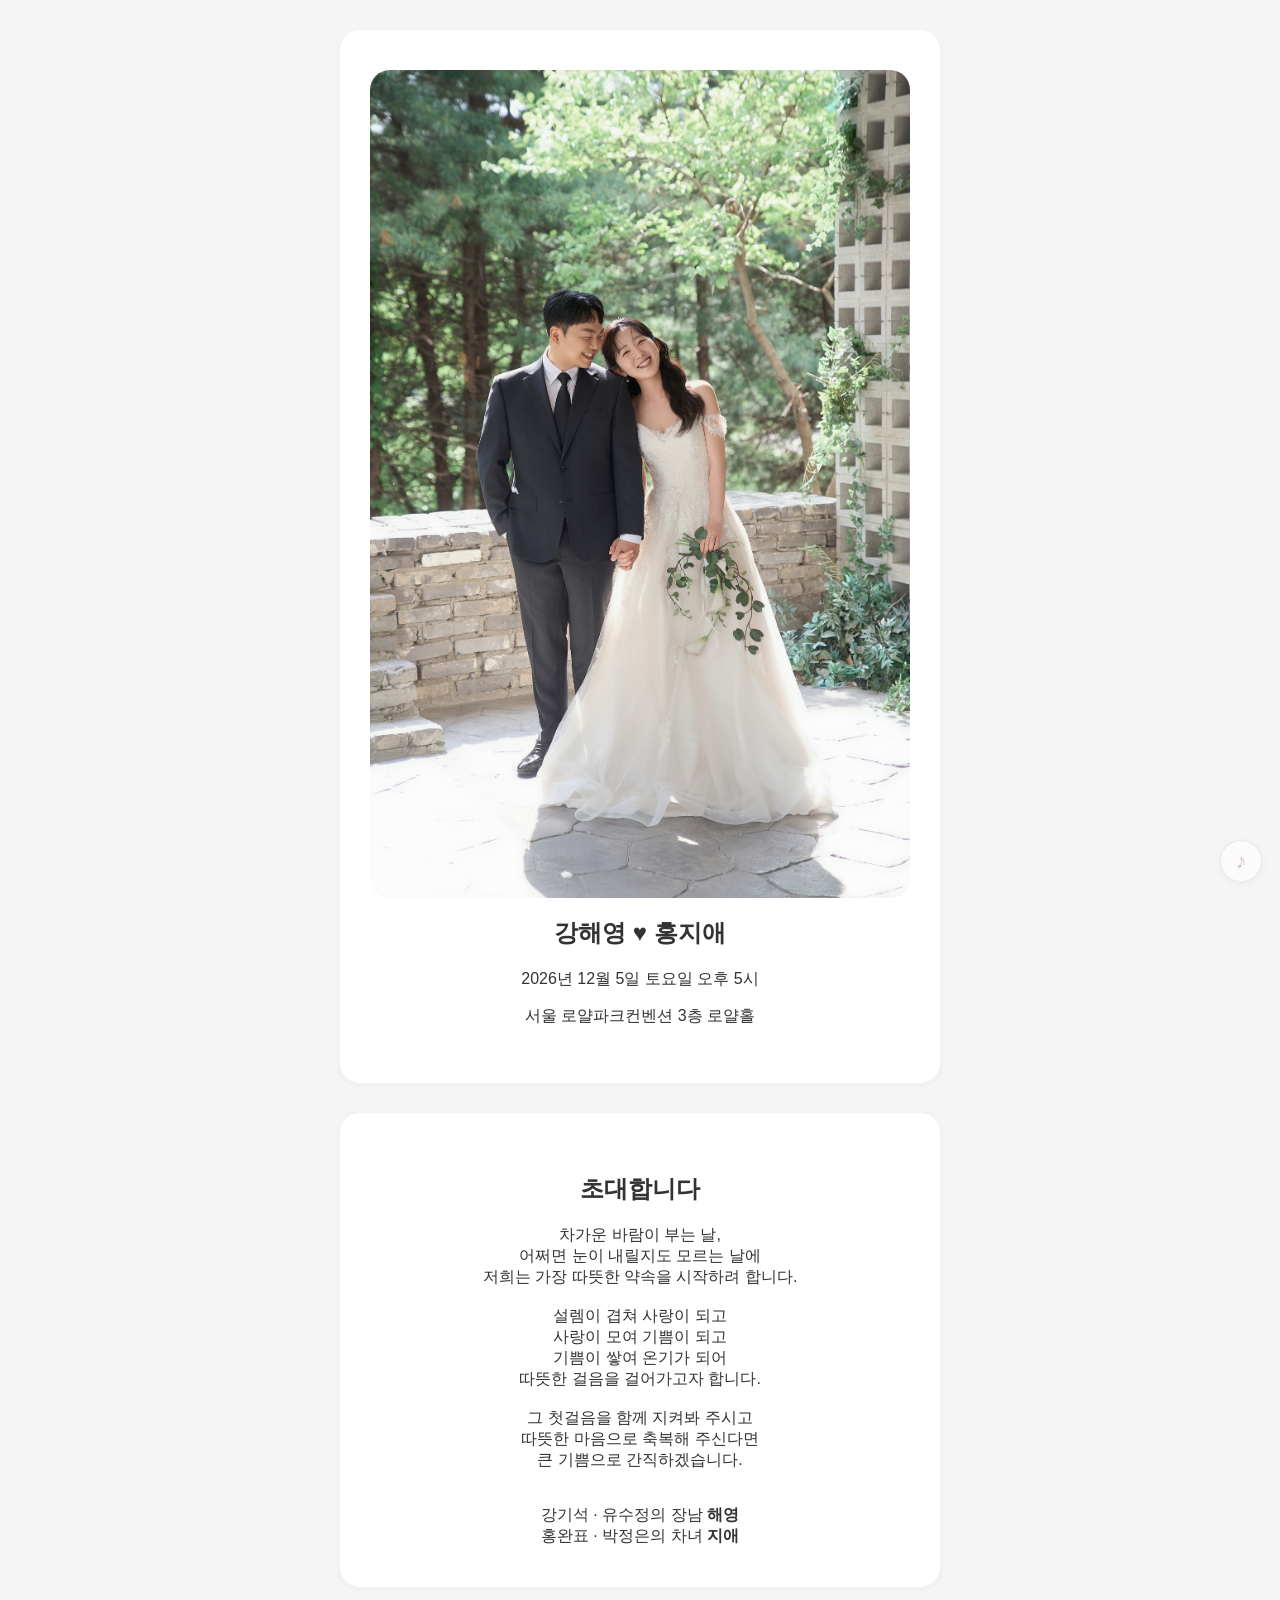
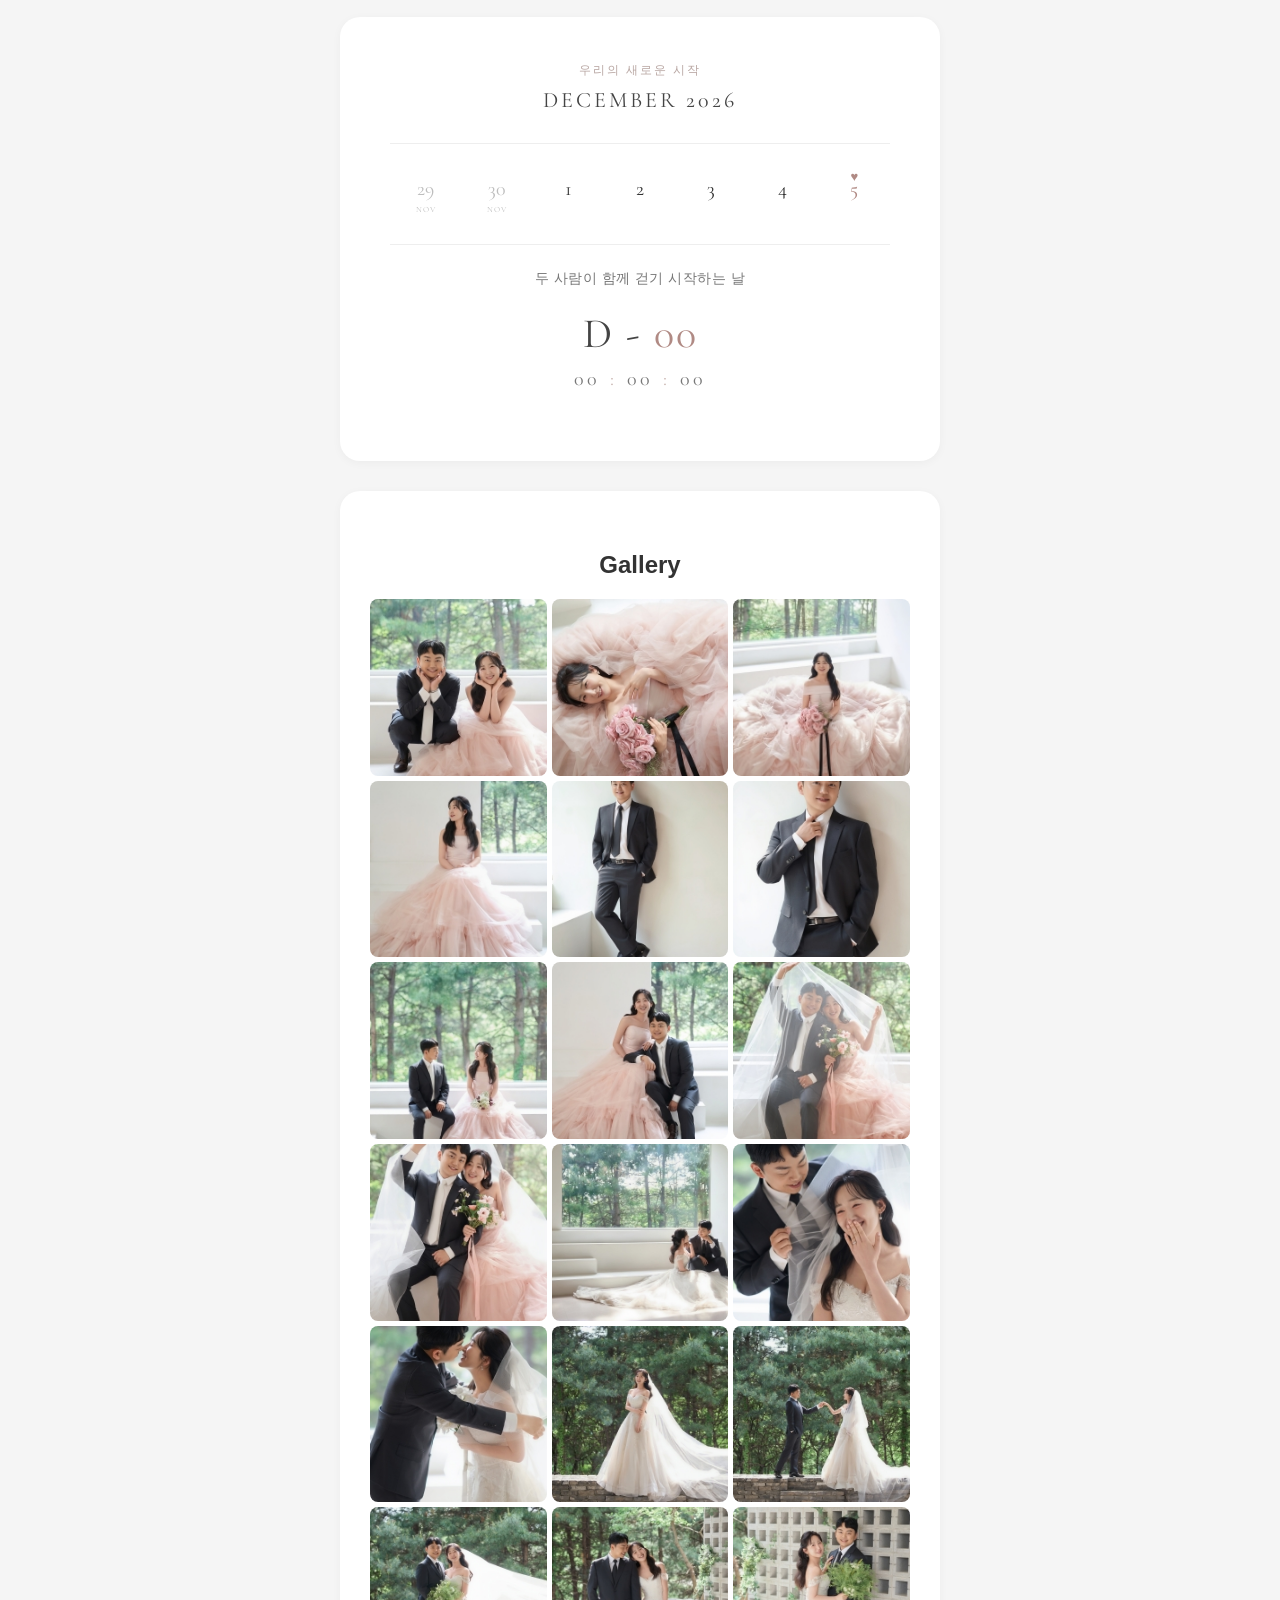
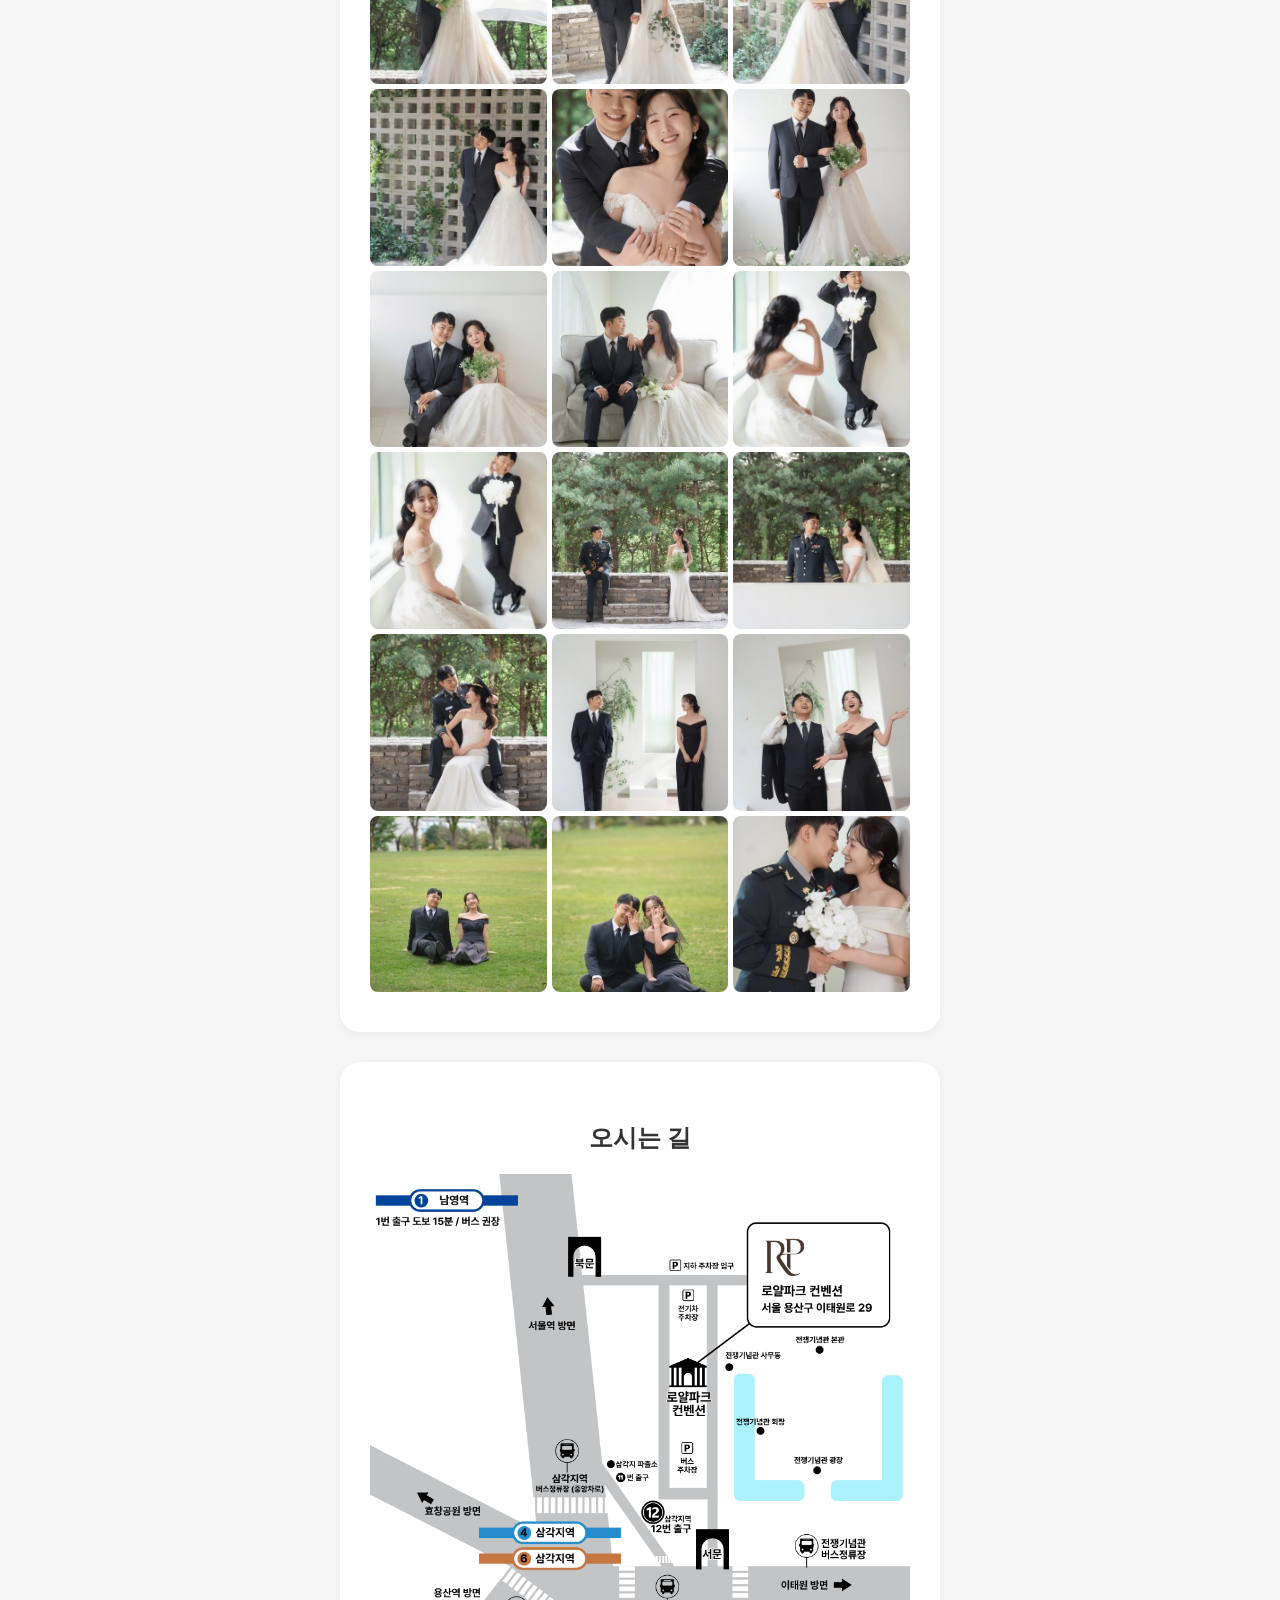
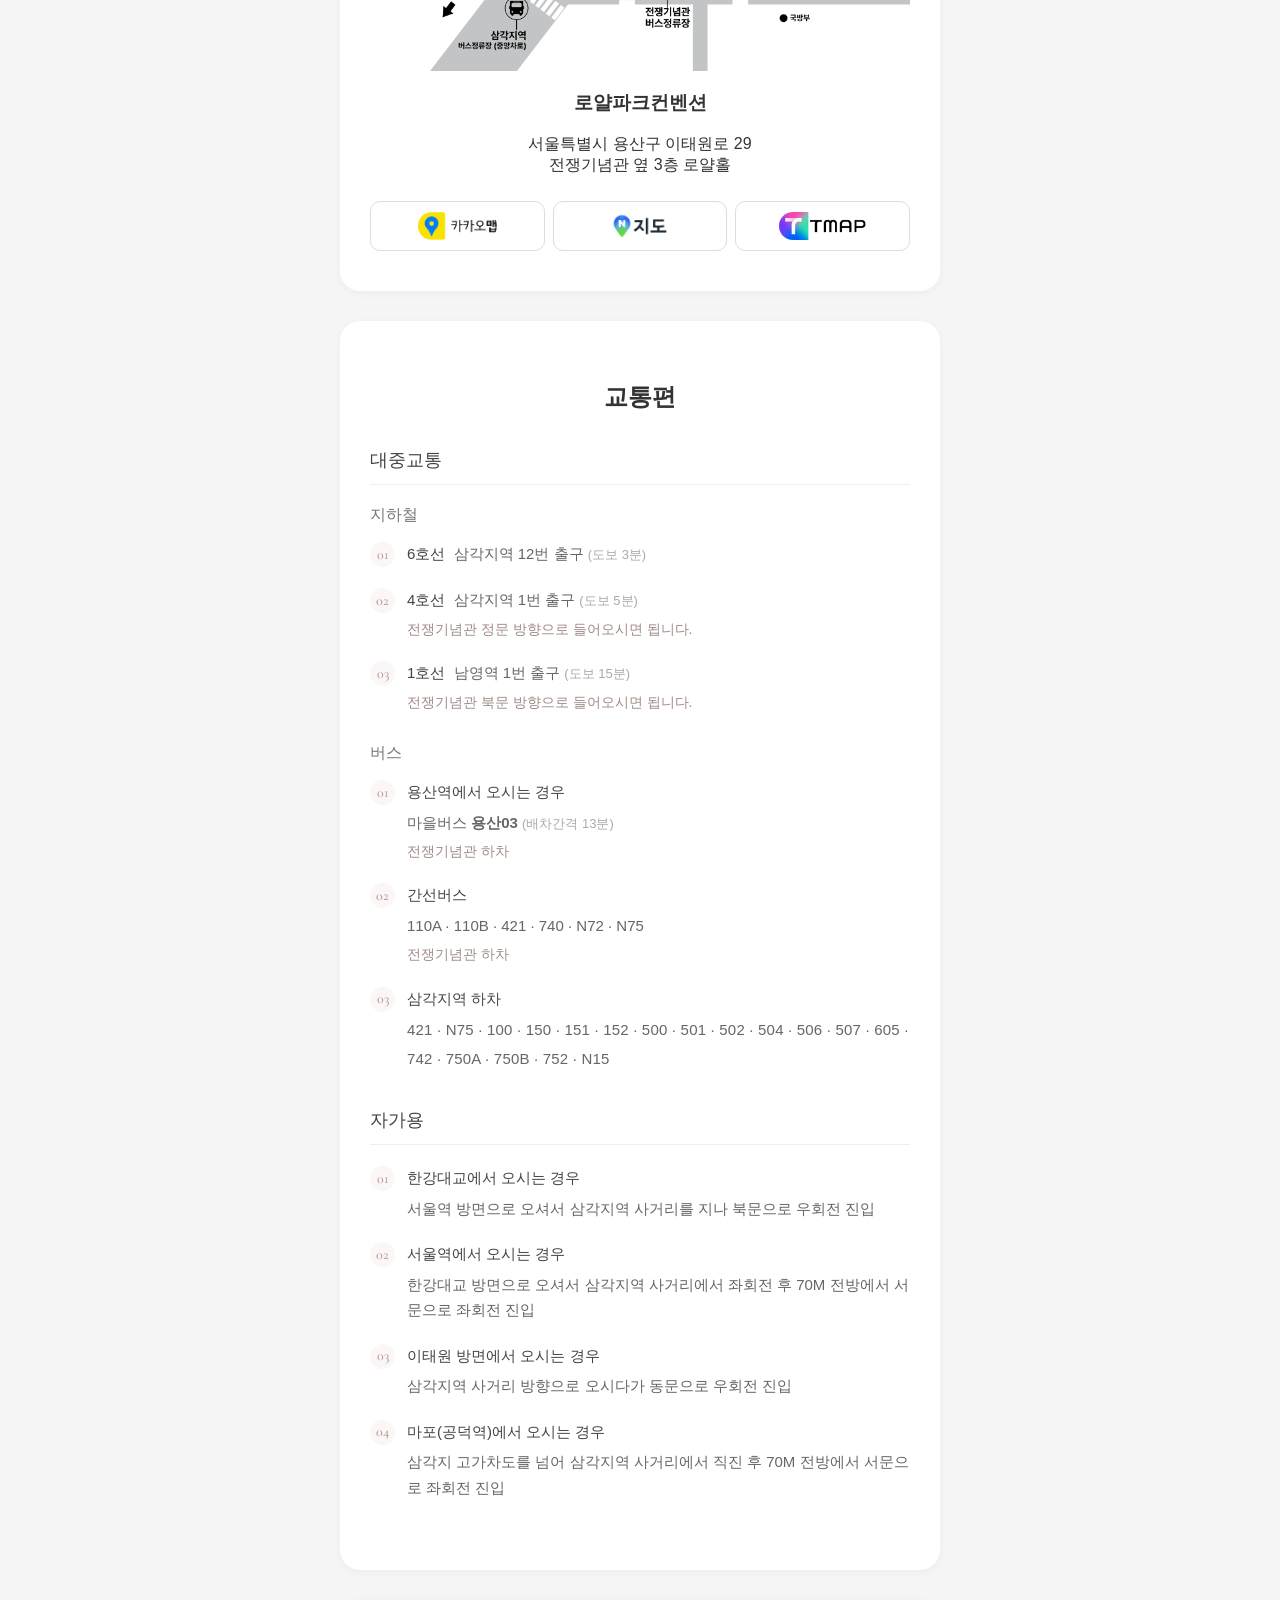
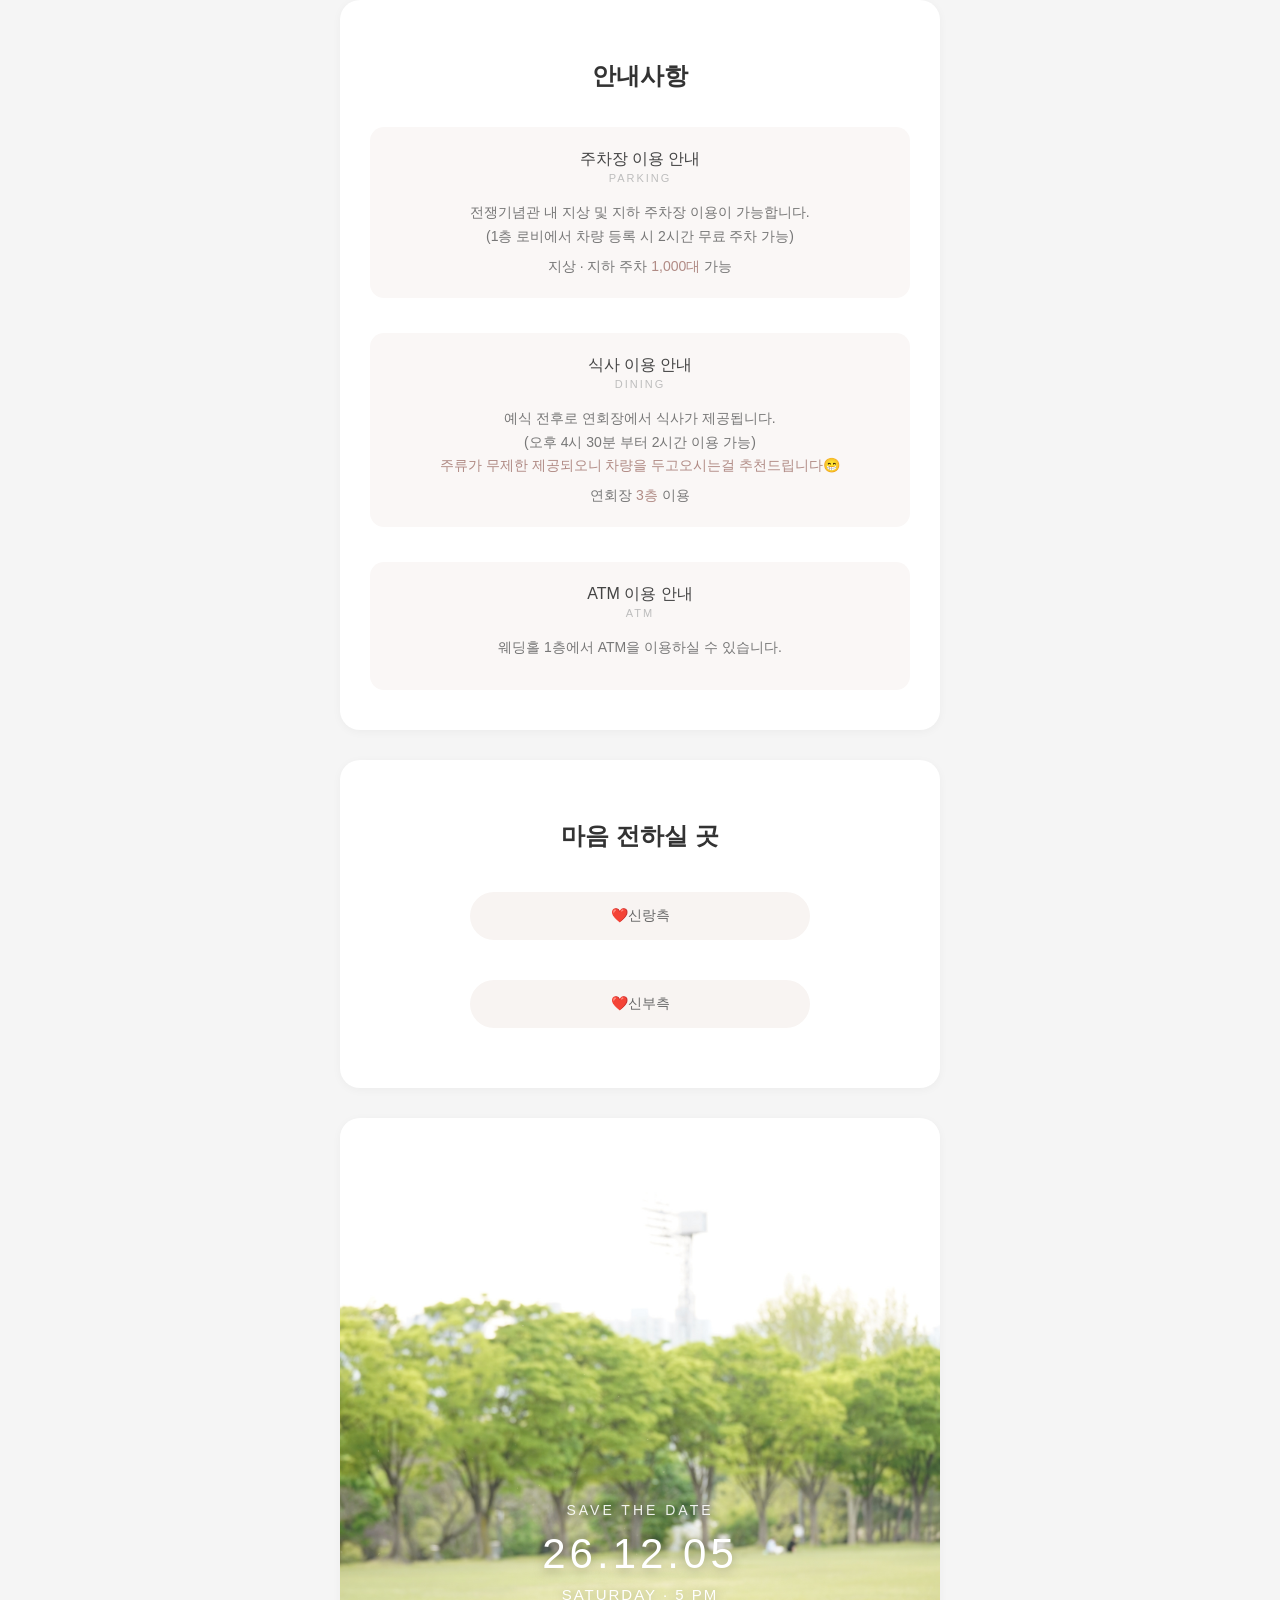
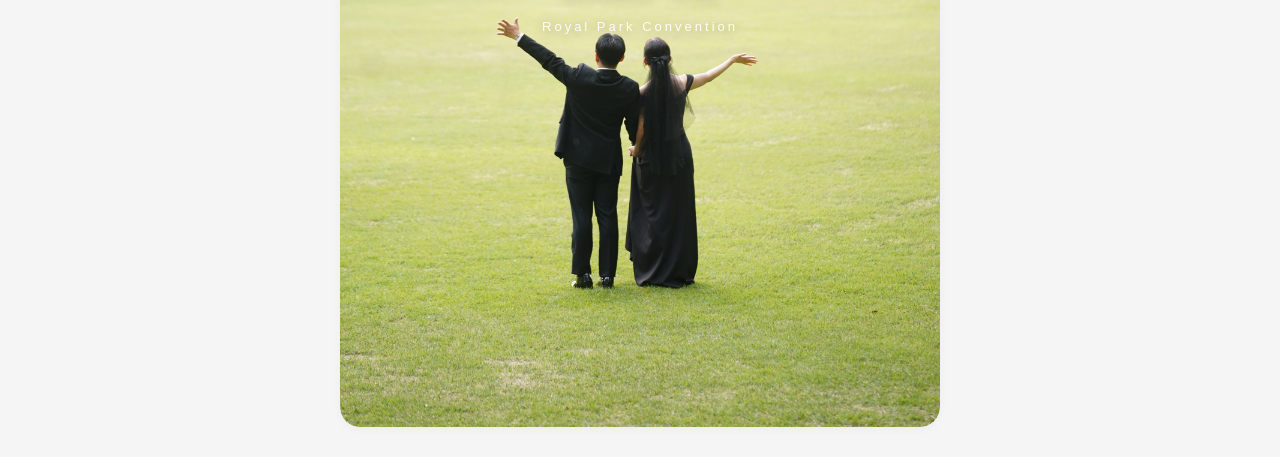
==== commit d1a5a9c1: "Update index.html" ====
--- a/index.html
+++ b/index.html
@@ -51,14 +51,14 @@
         <br>
         
     </p>
-    <div class="family-line">
+    <div class="family-name">
         <span>강기석 · 유수정의 장남</span>
-        <span class="name">해영</span>
-    </div>
-    
-    <div class="family-line">
+        <strong>해영</strong>
+    </div>
+    
+    <div class="family-name">
         <span>홍완표 · 박정은의 차녀</span>
-        <span class="name">지애</span>
+        <strong>지애</strong>
     </div>
 
 </section>
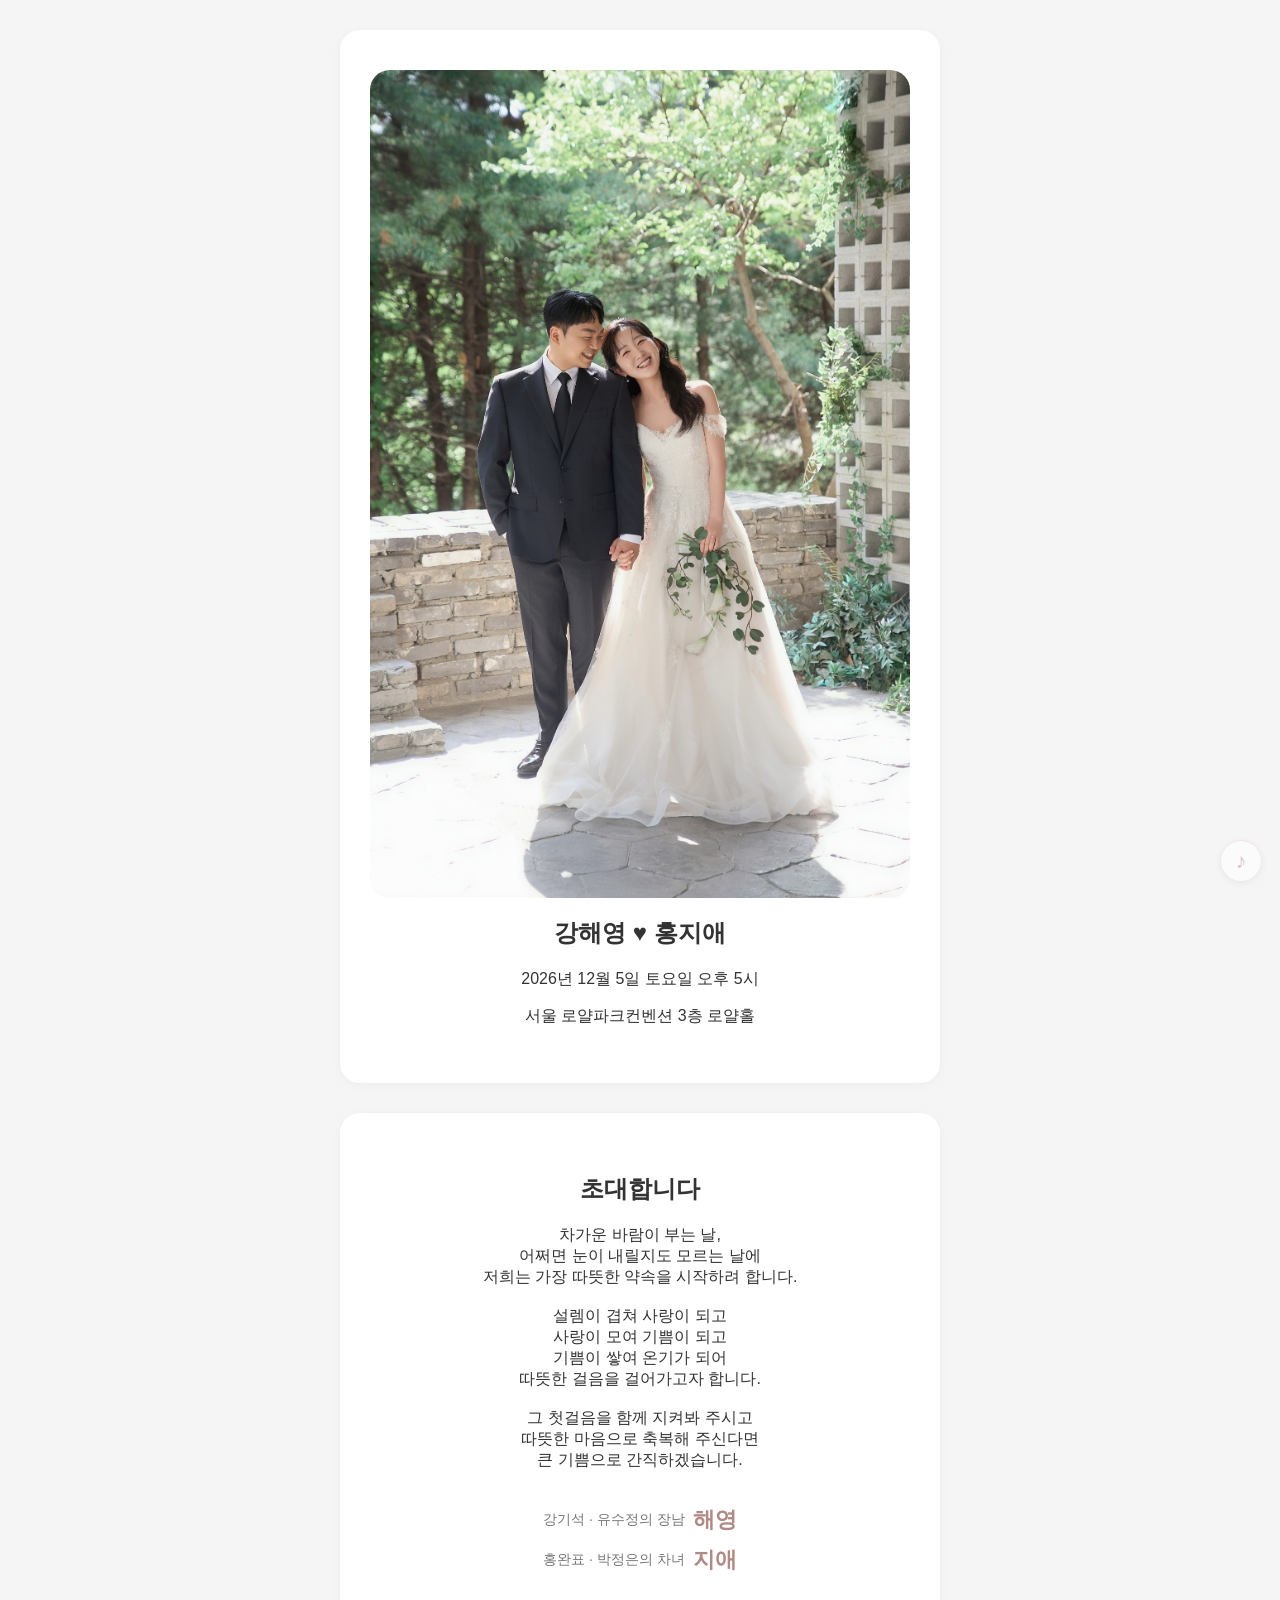
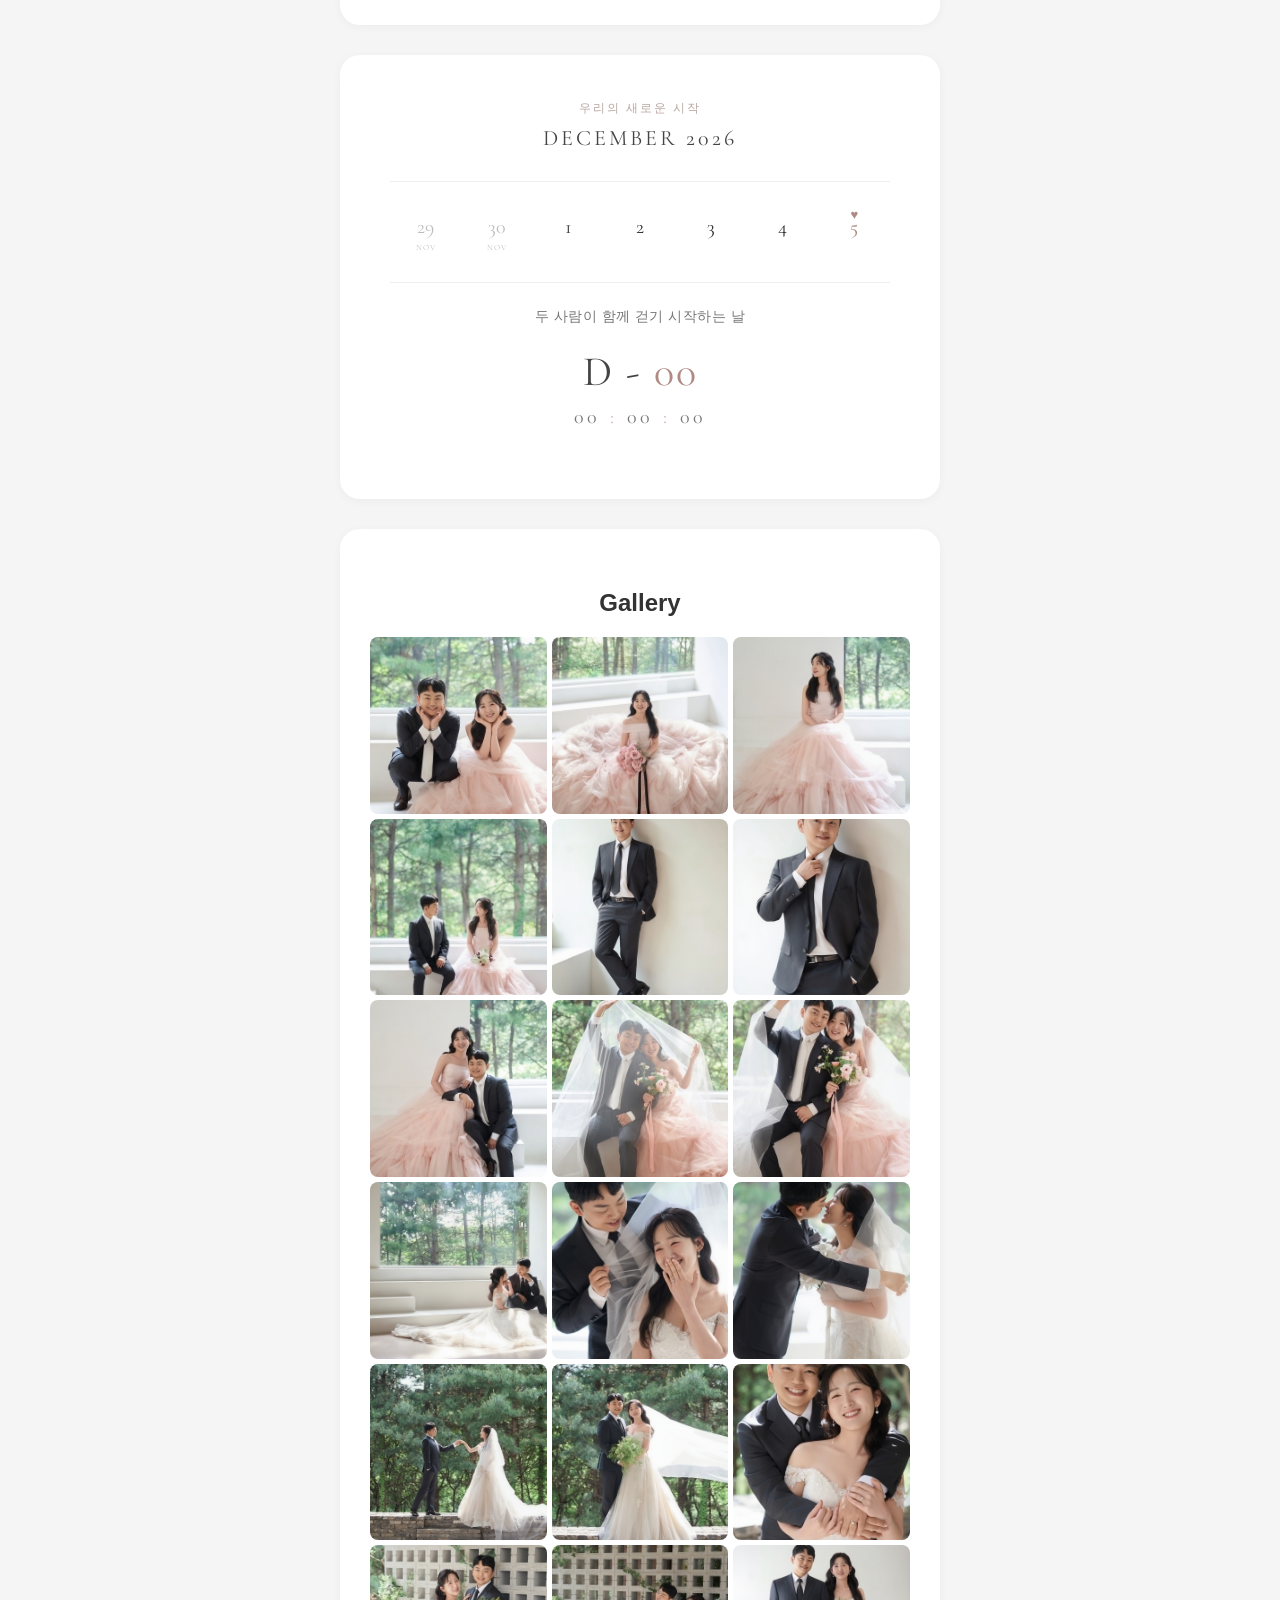
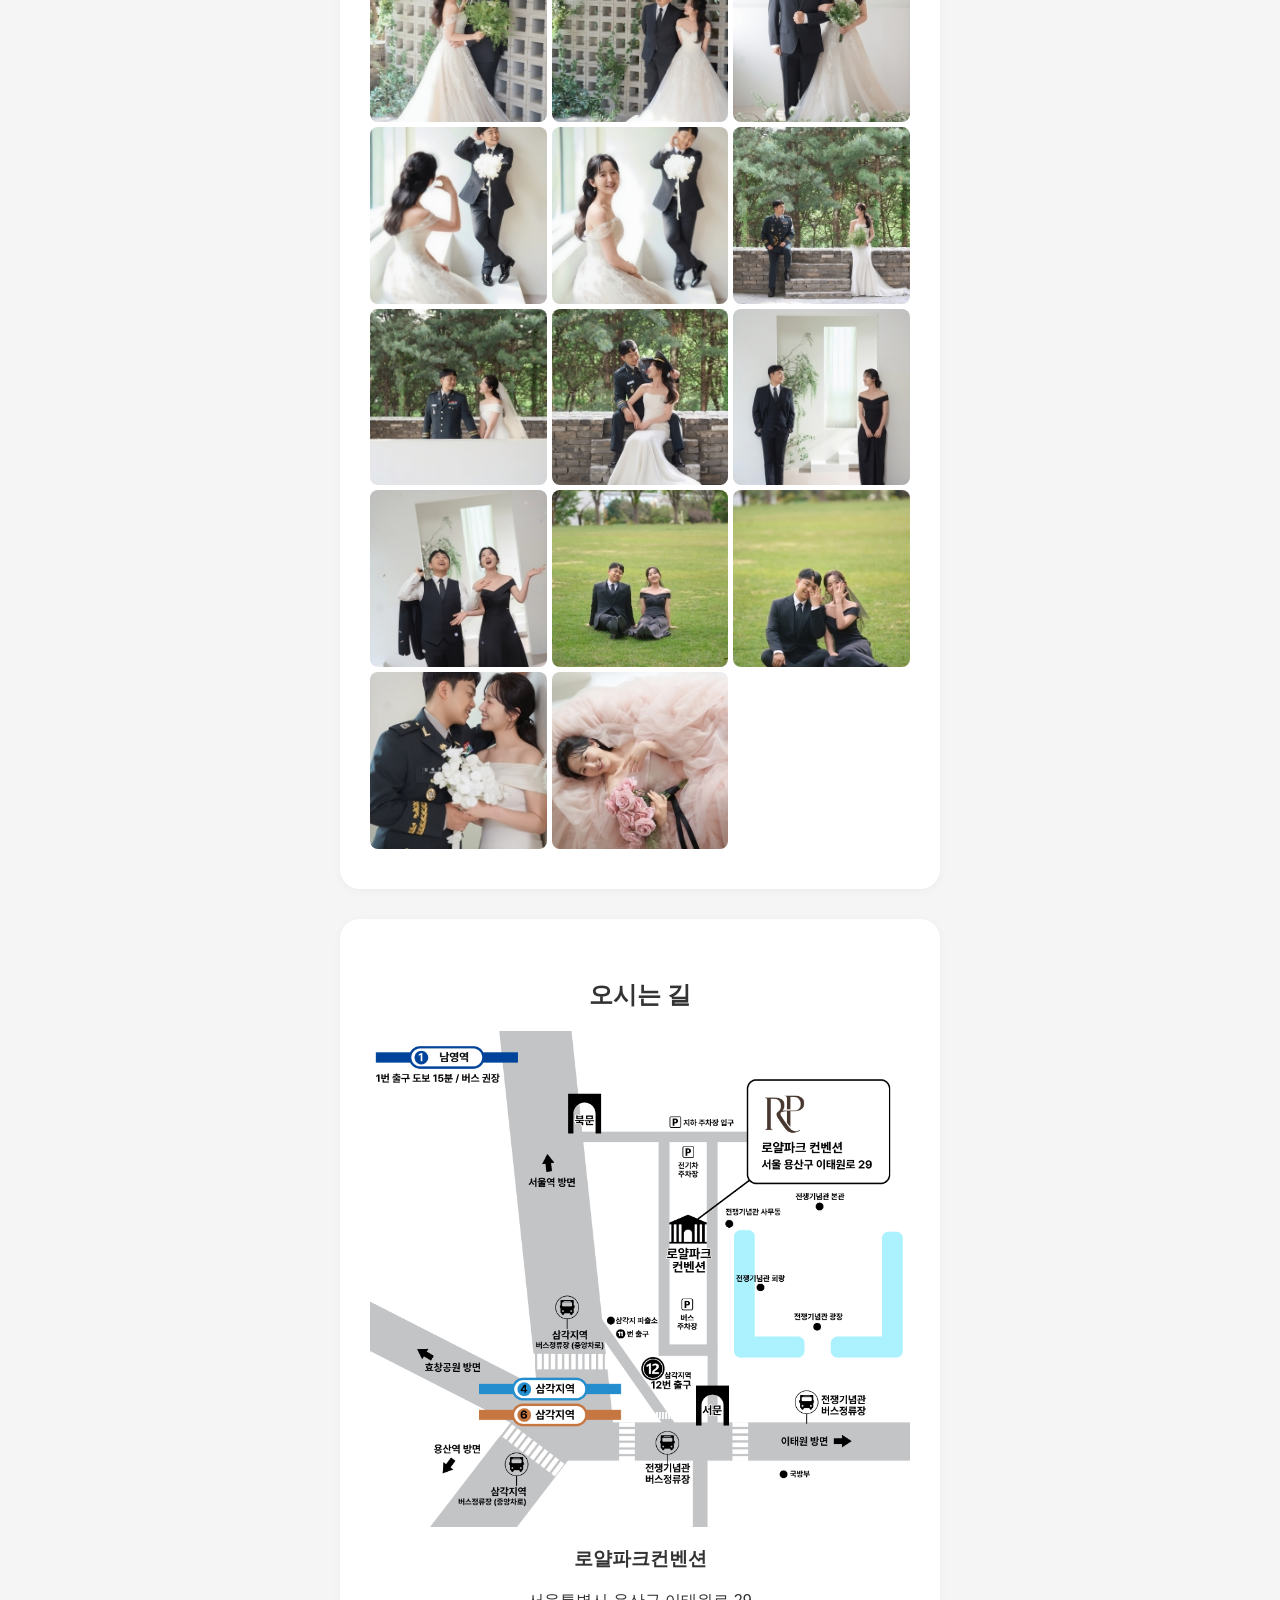
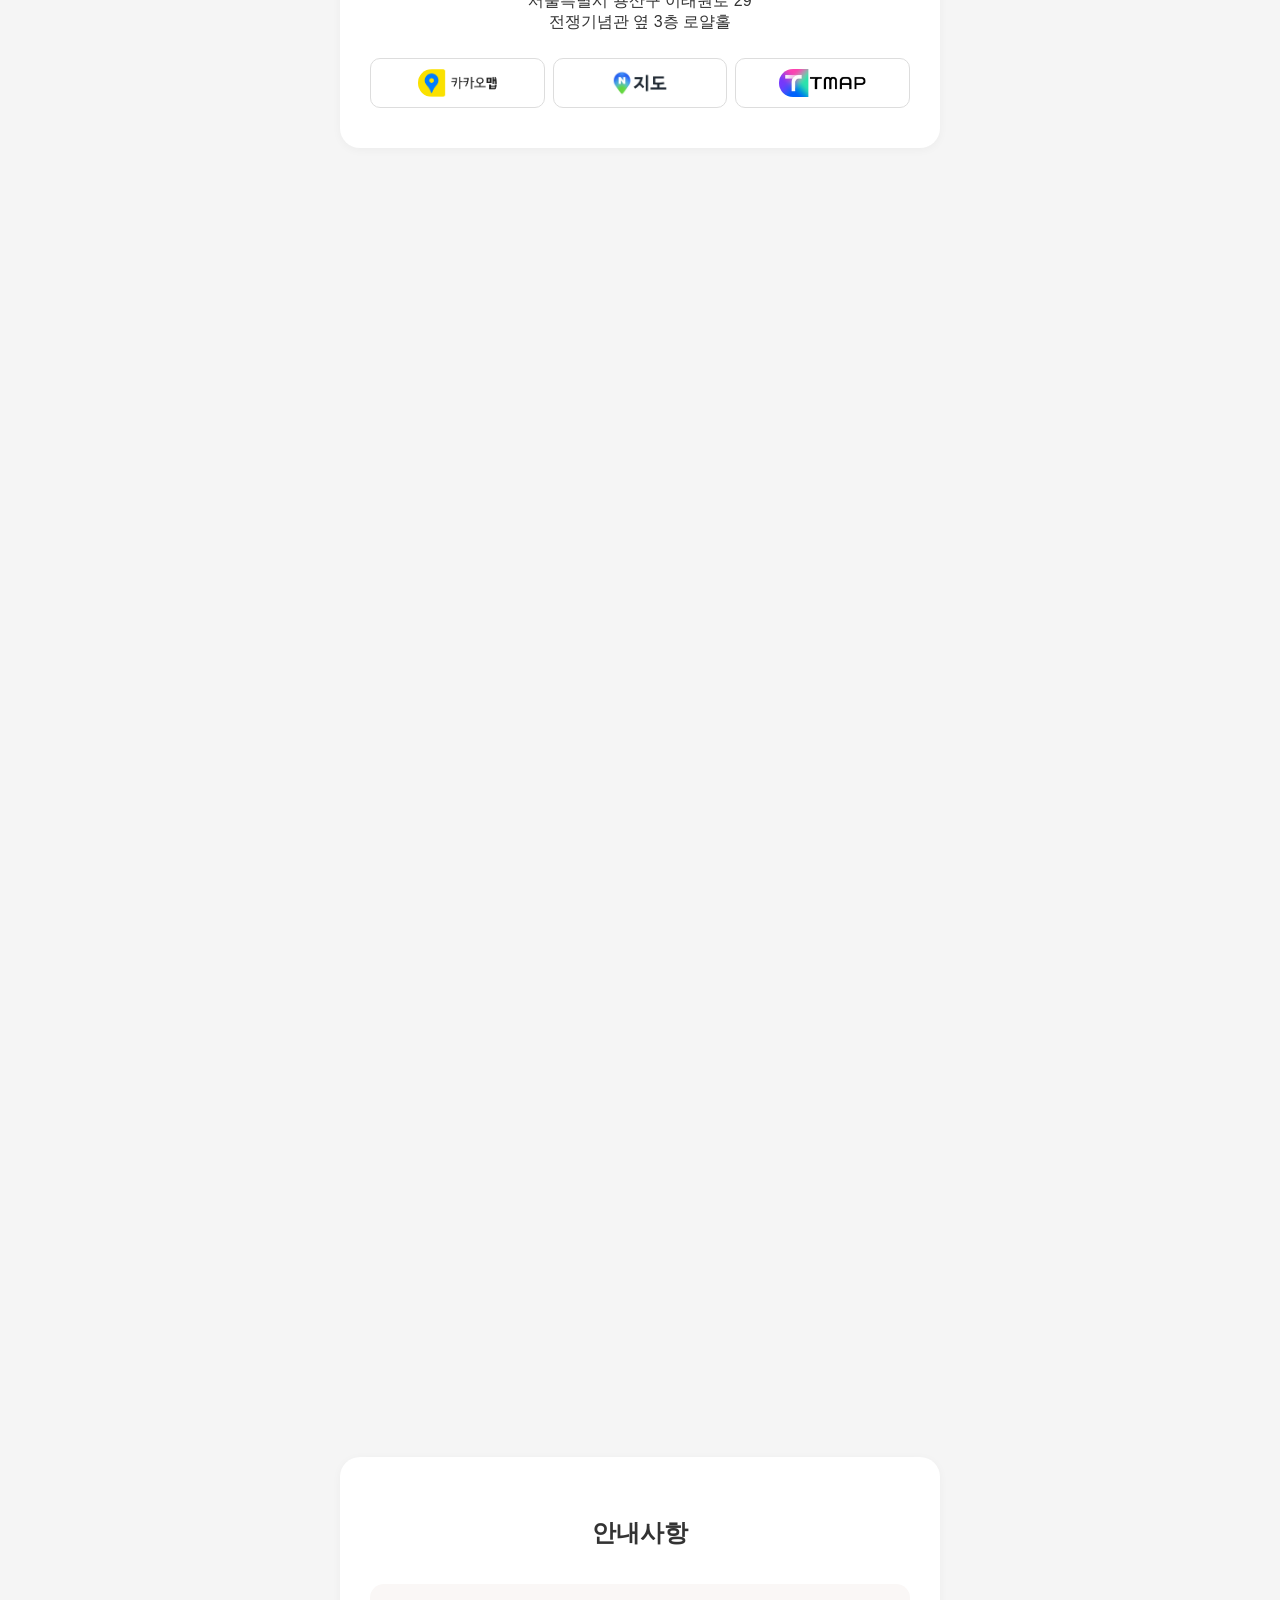
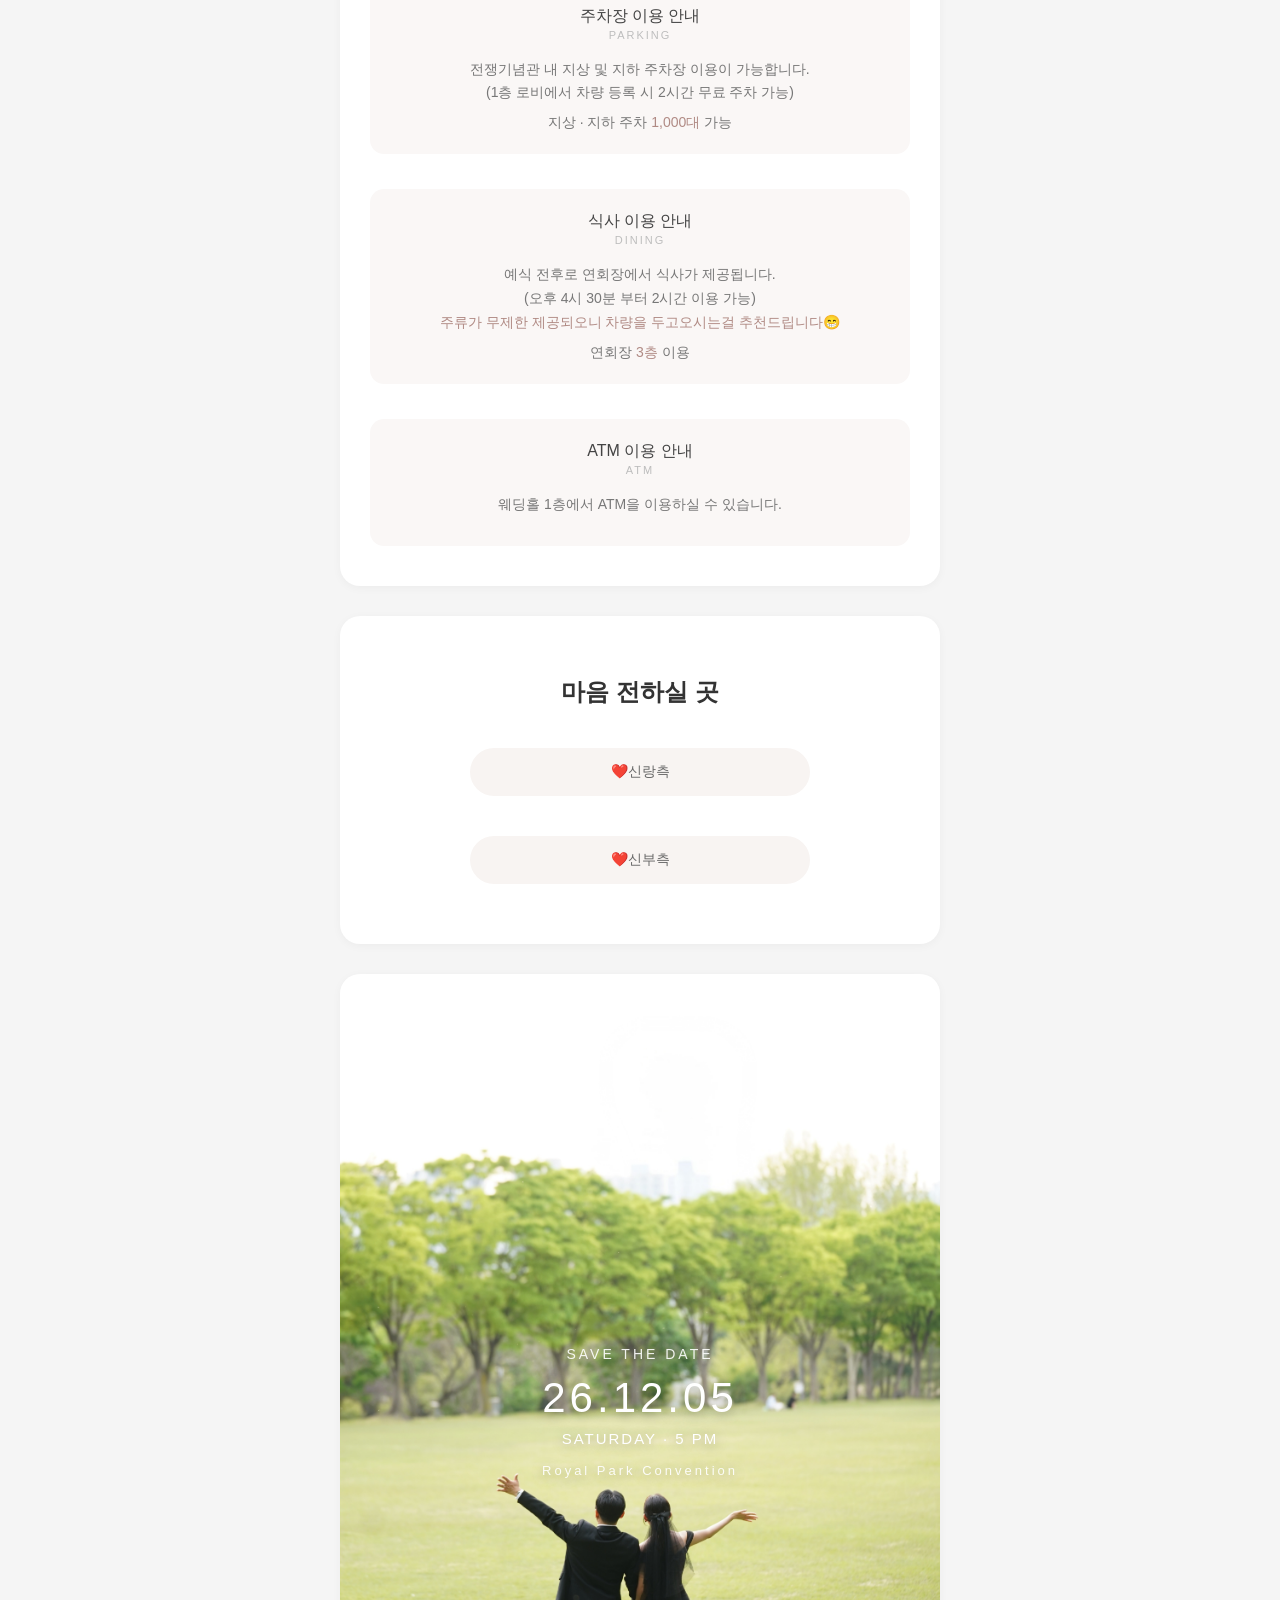
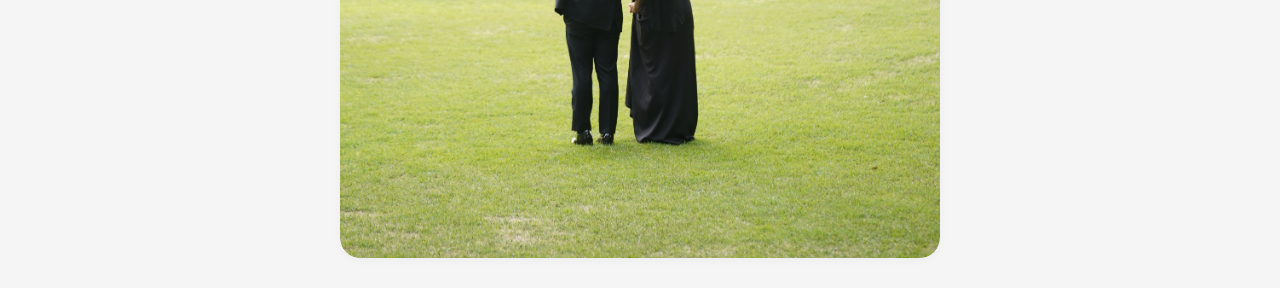
==== commit 8c5affac: "Update index.html" ====
--- a/index.html
+++ b/index.html
@@ -133,28 +133,23 @@
 
     <div class="grid"> 
         <img src="images/thumb/001.jpg" data-full="images/001.jpg" class="gallery-img" alt="사진 1">
-        <img src="images/thumb/002.jpg" data-full="images/002.jpg" class="gallery-img" alt="사진 2">
         <img src="images/thumb/003.jpg" data-full="images/003.jpg" class="gallery-img" alt="사진 3">
         <img src="images/thumb/004.jpg" data-full="images/004.jpg" class="gallery-img" alt="사진 4">
+        <img src="images/thumb/007.jpg" data-full="images/007.jpg" class="gallery-img" alt="사진 7">
         <img src="images/thumb/005.jpg" data-full="images/005.jpg" class="gallery-img" alt="사진 5">
         <img src="images/thumb/006.jpg" data-full="images/006.jpg" class="gallery-img" alt="사진 6">
-        <img src="images/thumb/007.jpg" data-full="images/007.jpg" class="gallery-img" alt="사진 7">
         <img src="images/thumb/008.jpg" data-full="images/008.jpg" class="gallery-img" alt="사진 8">
         <img src="images/thumb/009.jpg" data-full="images/009.jpg" class="gallery-img" alt="사진 9">
         <img src="images/thumb/010.jpg" data-full="images/010.jpg" class="gallery-img" alt="사진 10">
         <img src="images/thumb/011.jpg" data-full="images/011.jpg" class="gallery-img" alt="사진 11">
         <img src="images/thumb/012.jpg" data-full="images/012.jpg" class="gallery-img" alt="사진 12">
         <img src="images/thumb/013.jpg" data-full="images/013.jpg" class="gallery-img" alt="사진 13">
-        <img src="images/thumb/014.jpg" data-full="images/014.jpg" class="gallery-img" alt="사진 14">
         <img src="images/thumb/015.jpg" data-full="images/015.jpg" class="gallery-img" alt="사진 15">
         <img src="images/thumb/016.jpg" data-full="images/016.jpg" class="gallery-img" alt="사진 16">
-        <img src="images/thumb/017.jpg" data-full="images/017.jpg" class="gallery-img" alt="사진 17">
+        <img src="images/thumb/020.jpg" data-full="images/020.jpg" class="gallery-img" alt="사진 20">
         <img src="images/thumb/018.jpg" data-full="images/018.jpg" class="gallery-img" alt="사진 18">
         <img src="images/thumb/019.jpg" data-full="images/019.jpg" class="gallery-img" alt="사진 19">
-        <img src="images/thumb/020.jpg" data-full="images/020.jpg" class="gallery-img" alt="사진 20">
         <img src="images/thumb/021.jpg" data-full="images/021.jpg" class="gallery-img" alt="사진 21">
-        <img src="images/thumb/022.jpg" data-full="images/022.jpg" class="gallery-img" alt="사진 22">
-        <img src="images/thumb/023.jpg" data-full="images/023.jpg" class="gallery-img" alt="사진 23">
         <img src="images/thumb/024.jpg" data-full="images/024.jpg" class="gallery-img" alt="사진 24">
         <img src="images/thumb/025.jpg" data-full="images/025.jpg" class="gallery-img" alt="사진 25">
         <img src="images/thumb/026.jpg" data-full="images/026.jpg" class="gallery-img" alt="사진 26">
@@ -165,6 +160,7 @@
         <img src="images/thumb/031.jpg" data-full="images/031.jpg" class="gallery-img" alt="사진 31">
         <img src="images/thumb/032.jpg" data-full="images/032.jpg" class="gallery-img" alt="사진 32">
         <img src="images/thumb/033.jpg" data-full="images/033.jpg" class="gallery-img" alt="사진 33">
+        <img src="images/thumb/002.jpg" data-full="images/002.jpg" class="gallery-img" alt="사진 2">
     </div>
 
 </section>
--- a/css/style.css
+++ b/css/style.css
@@ -45,21 +45,24 @@
    message card
    ========================================= */
 
-.family-line{
-    margin:12px 0;
-}
-
-.family-line .name{
-    display:block;
-
-    margin-top:4px;
-
-    color:#c8aaa5;
-
-    font-size:24px;
-    font-weight:600;
-
-    letter-spacing:2px;
+.family-name{
+    display:flex;
+    justify-content:center;
+    align-items:center;
+    gap:8px;
+
+    margin:10px 0;
+}
+
+.family-name span{
+    color:#777;
+    font-size:14px;
+}
+
+.family-name strong{
+    color:#b08a84;
+    font-size:22px;
+    font-weight:700;
 }
 
 /* =========================================
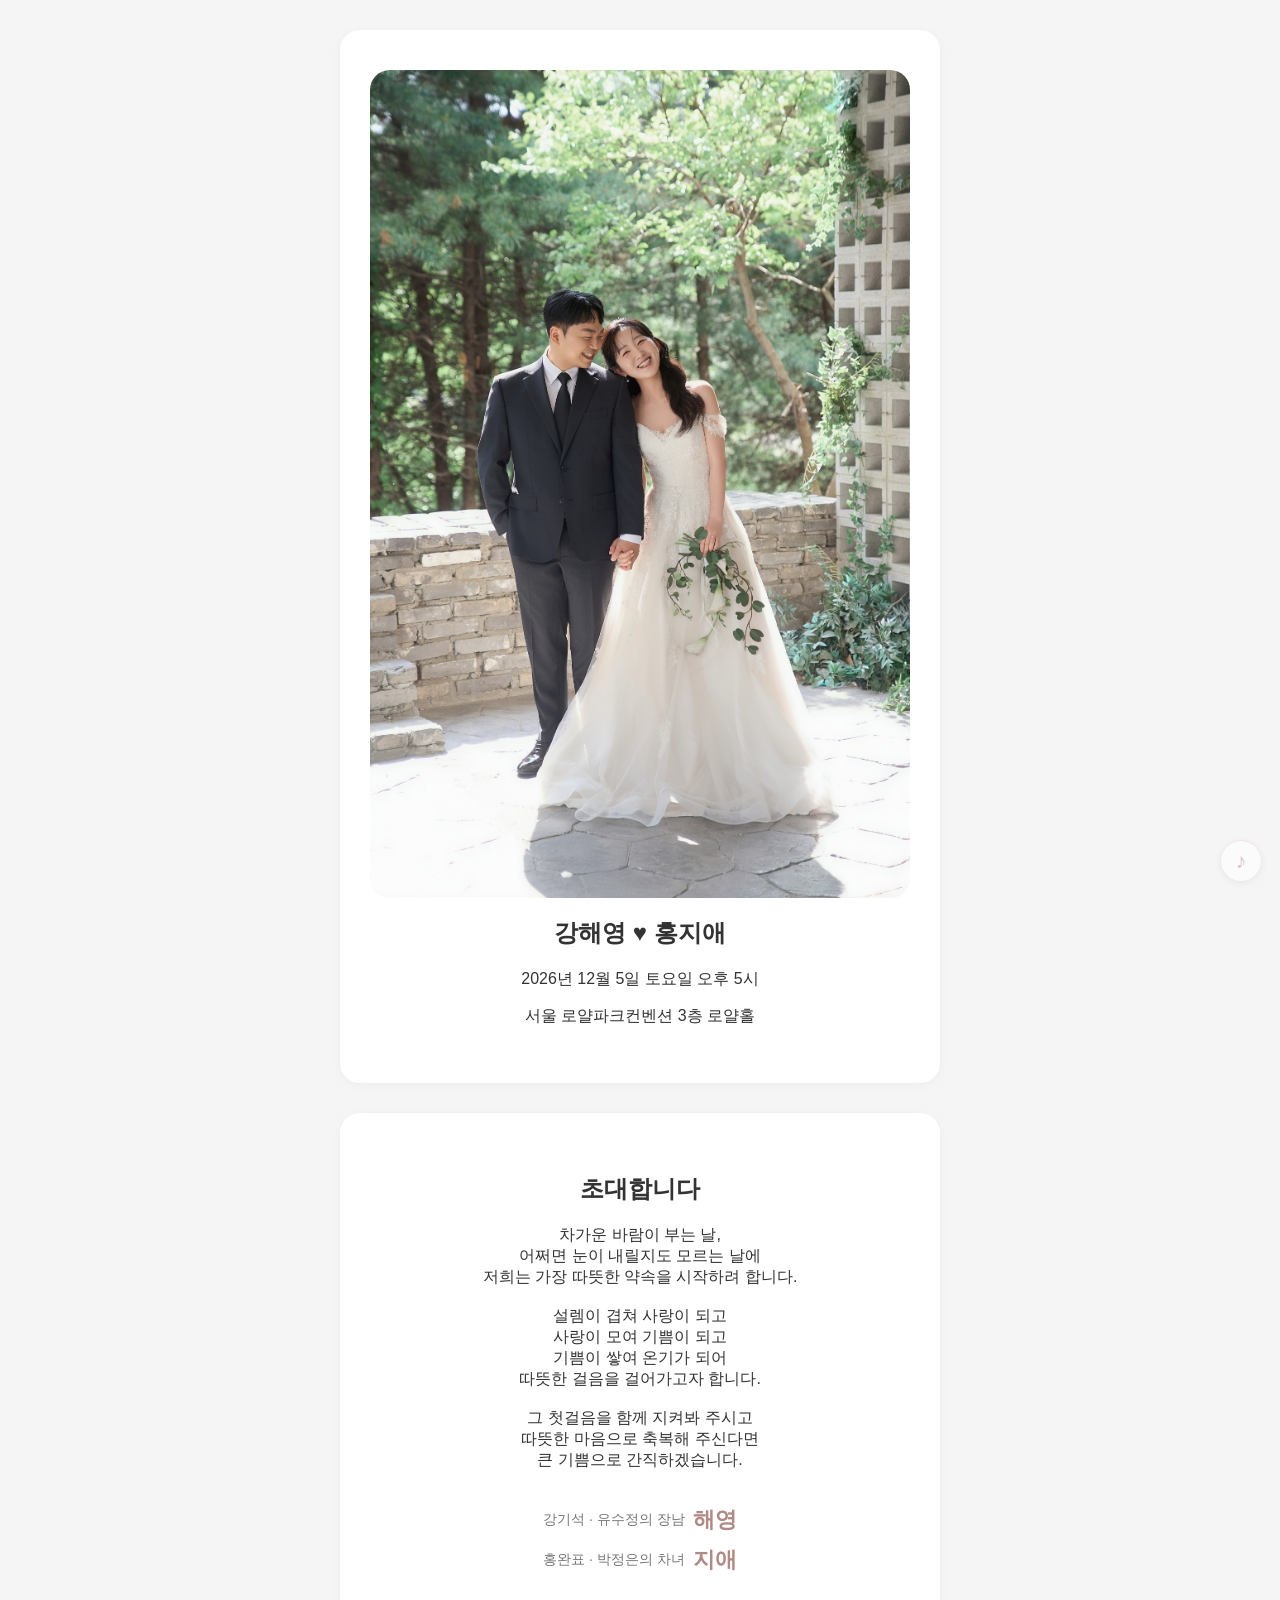
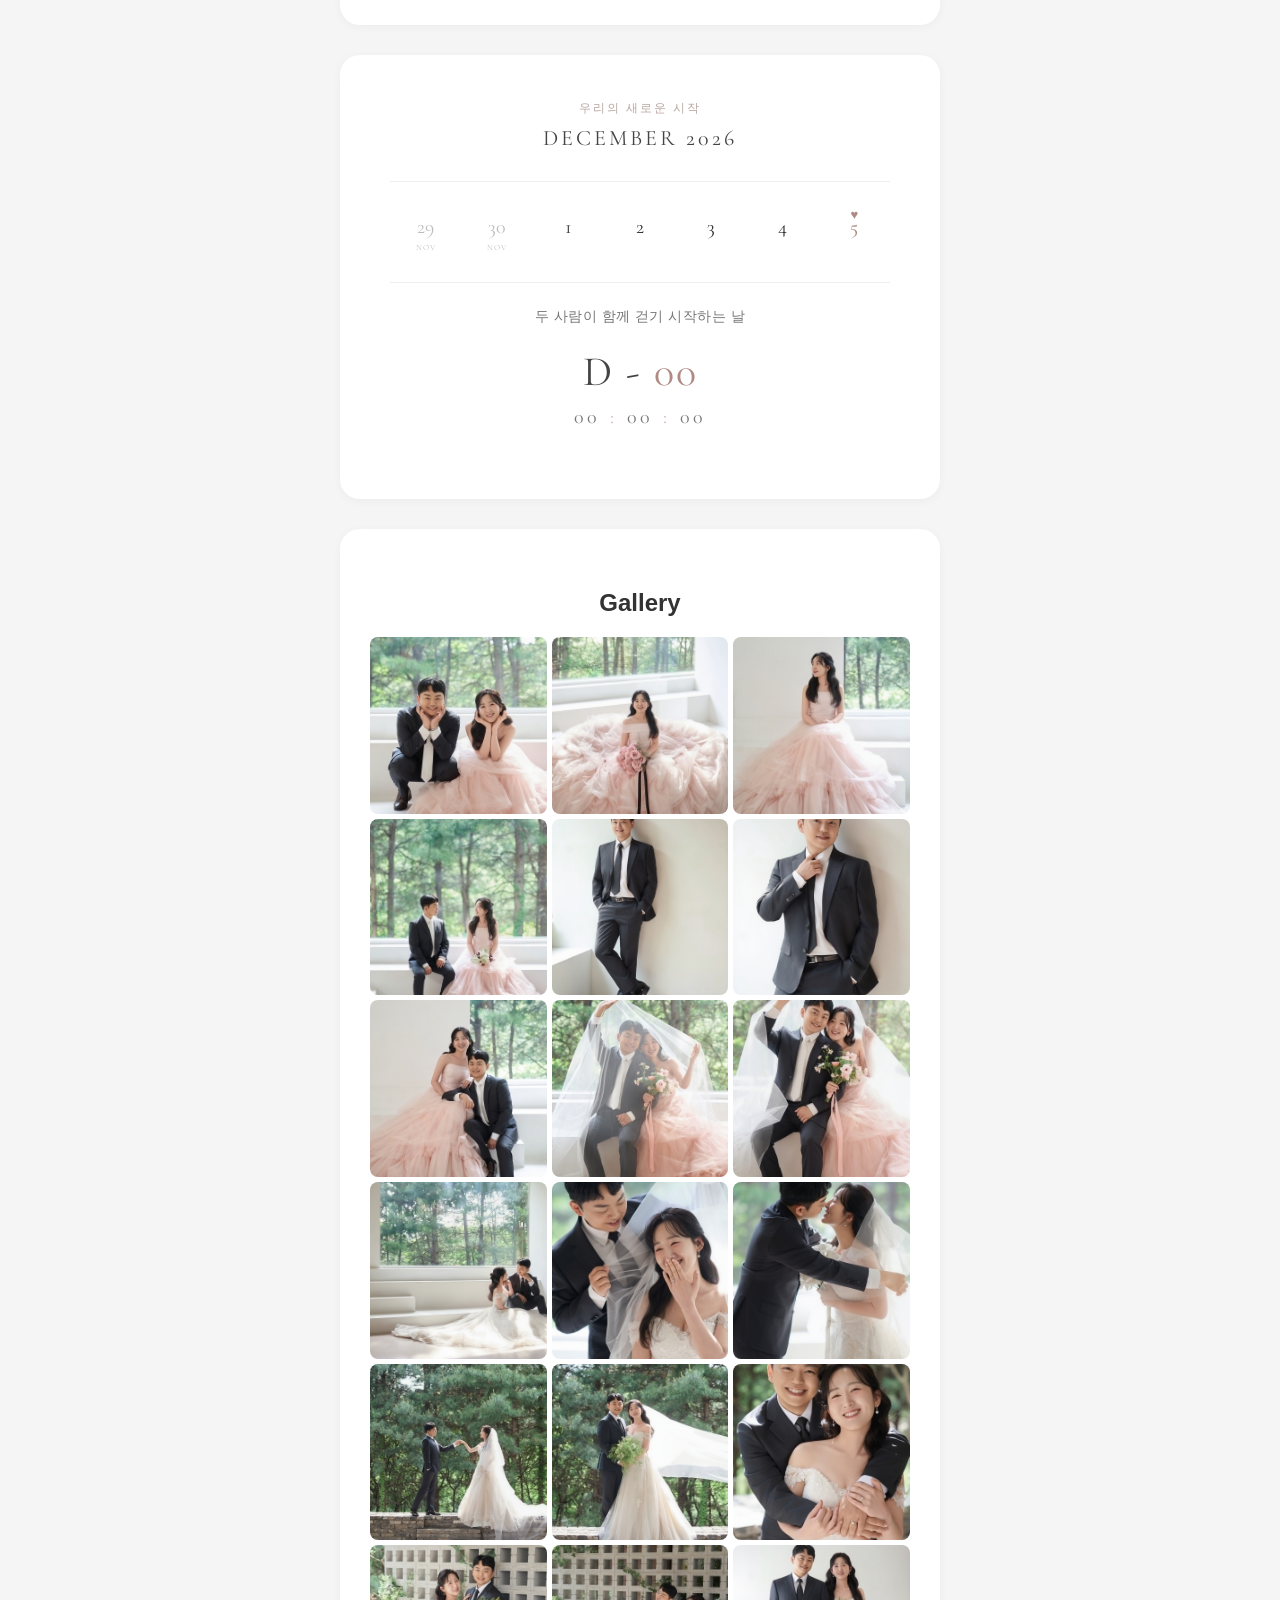
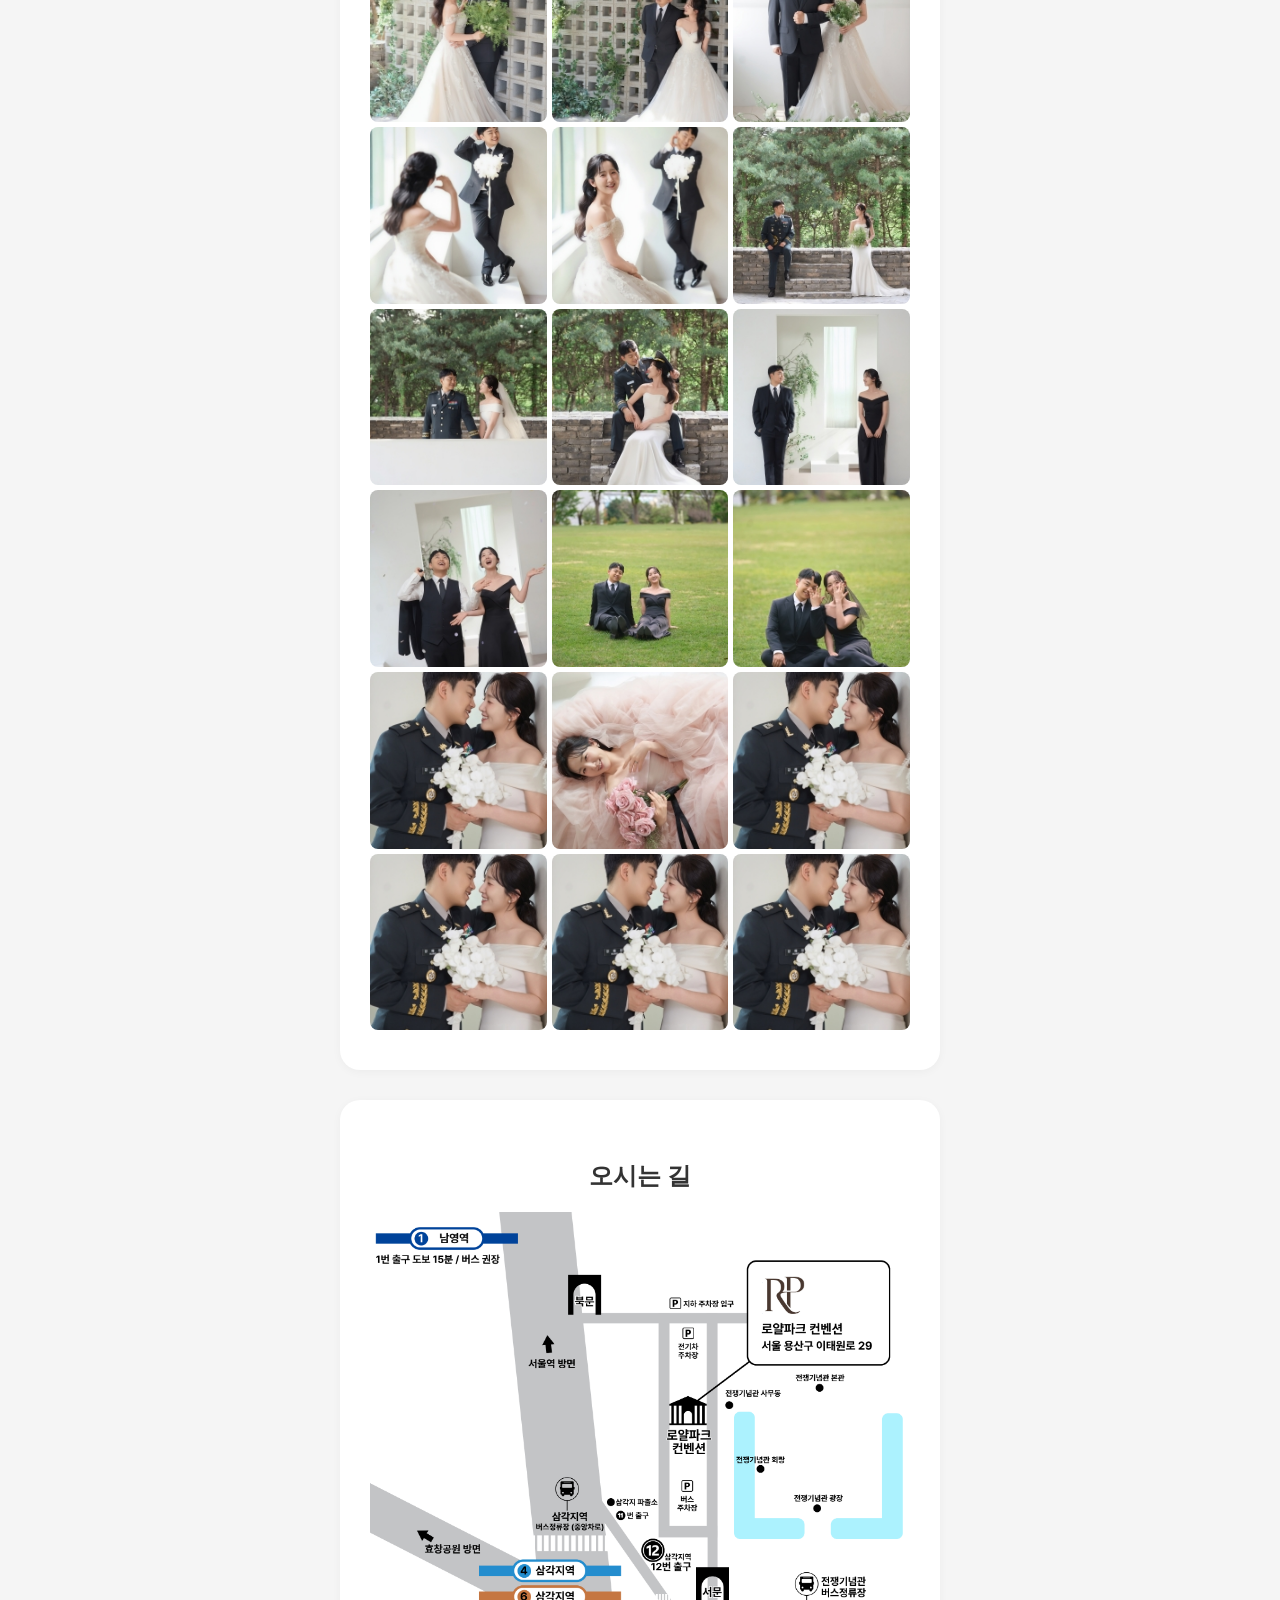
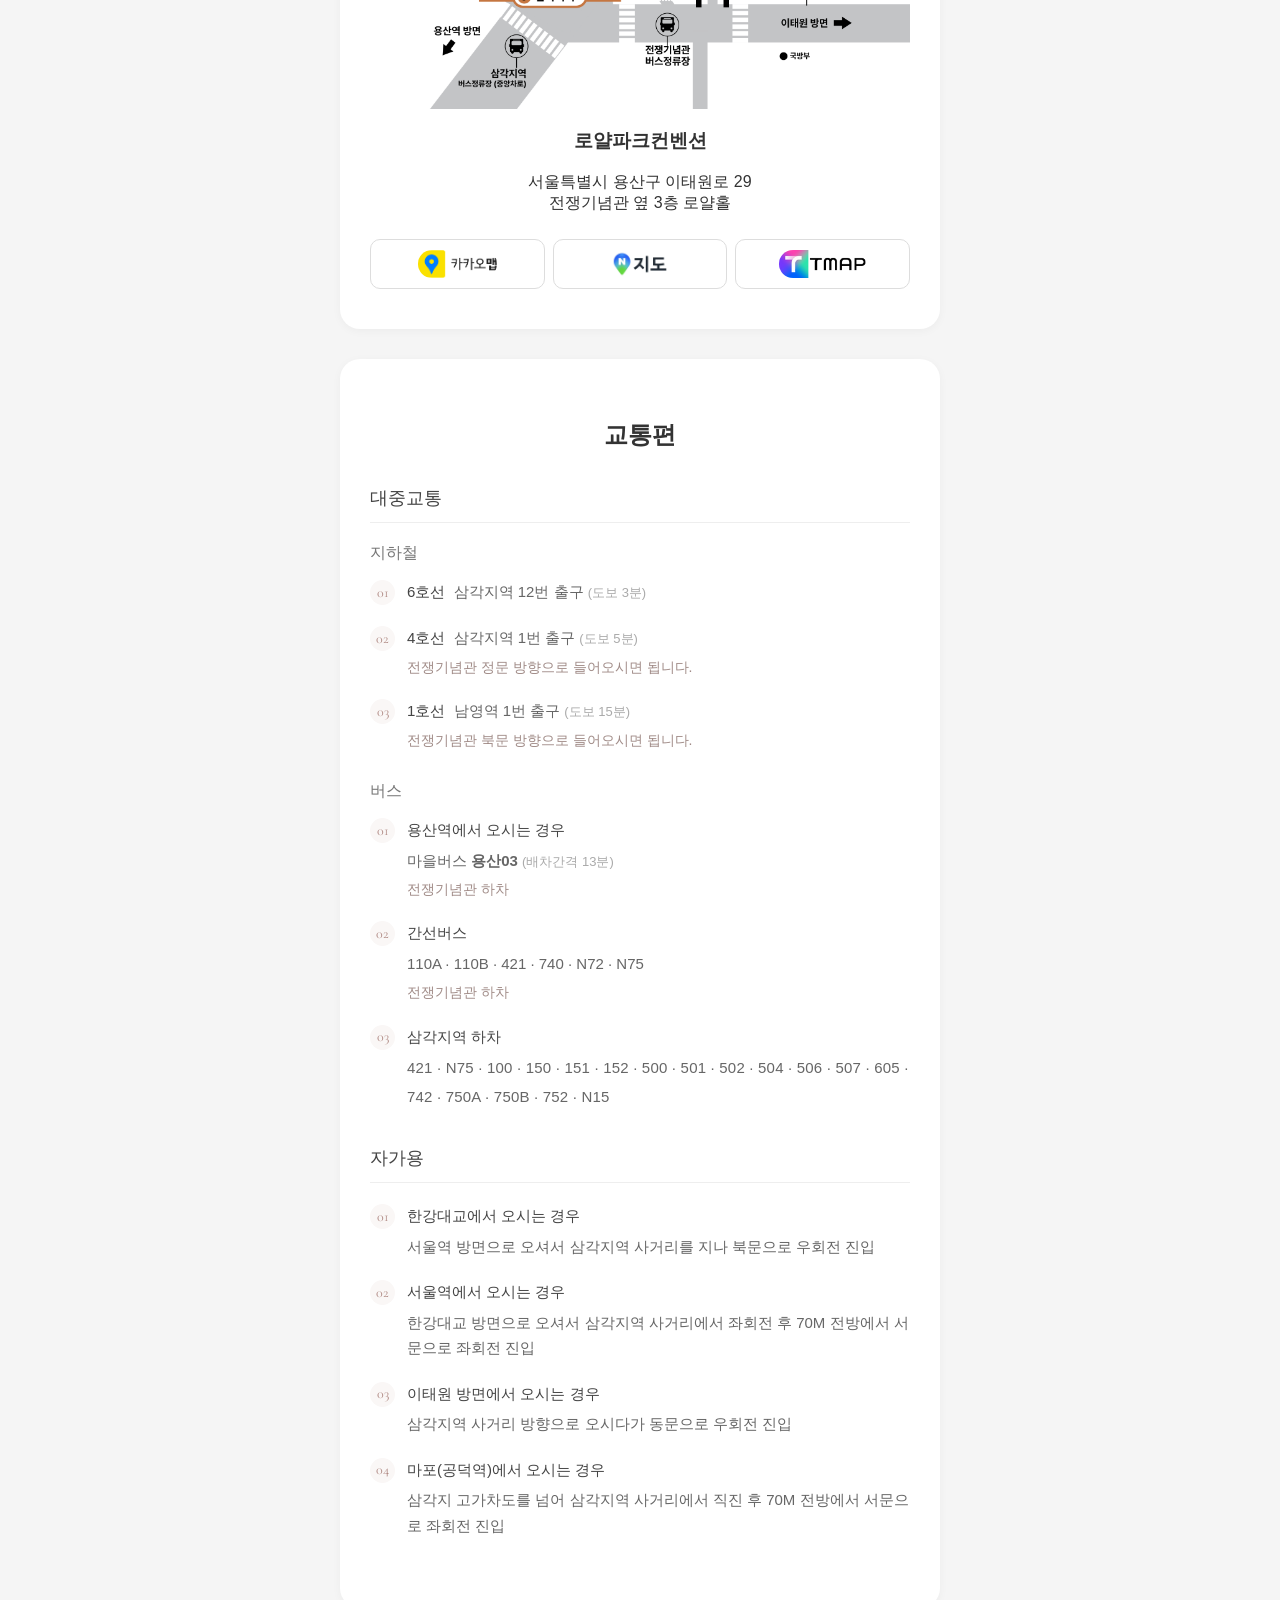
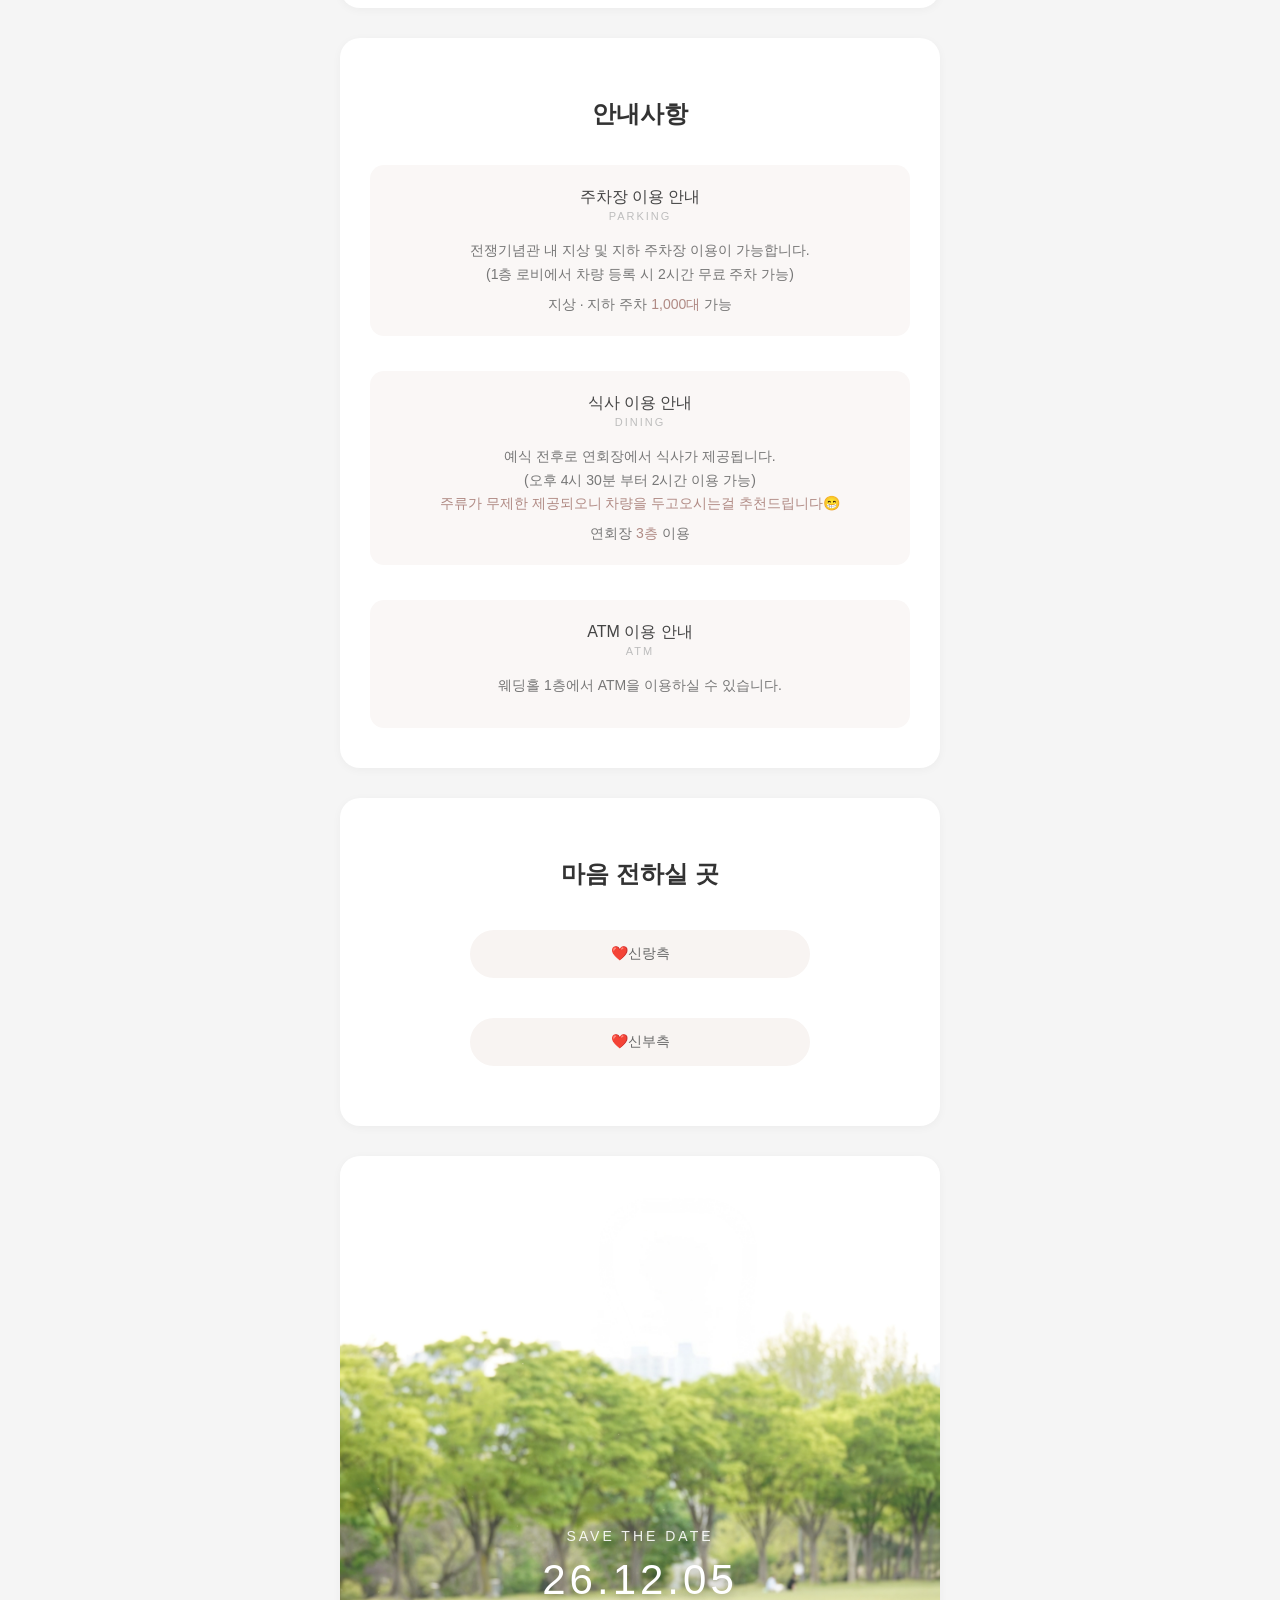
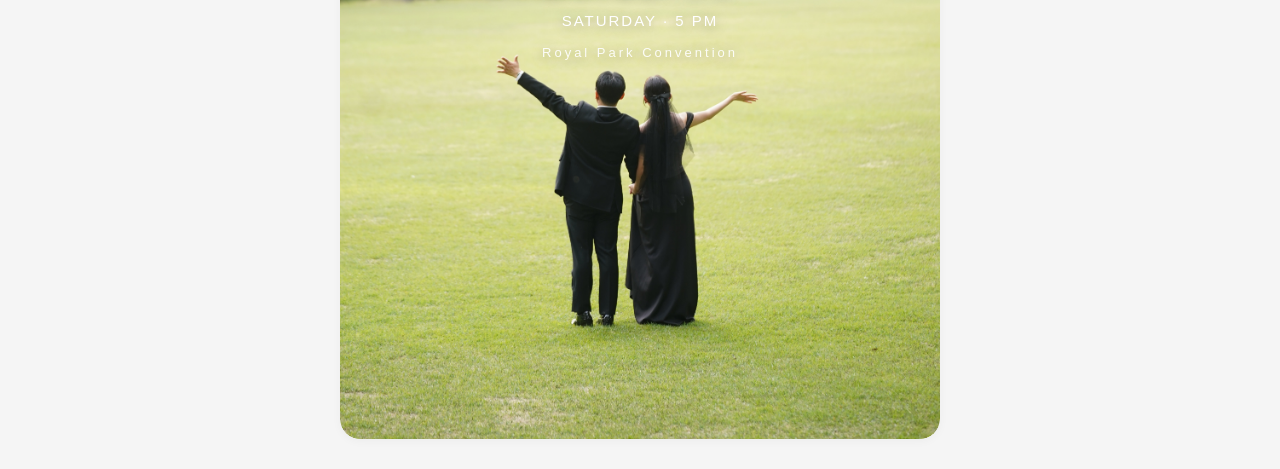
==== commit d7a7d506: "Update index.html" ====
--- a/index.html
+++ b/index.html
@@ -161,6 +161,10 @@
         <img src="images/thumb/032.jpg" data-full="images/032.jpg" class="gallery-img" alt="사진 32">
         <img src="images/thumb/033.jpg" data-full="images/033.jpg" class="gallery-img" alt="사진 33">
         <img src="images/thumb/002.jpg" data-full="images/002.jpg" class="gallery-img" alt="사진 2">
+        <img src="images/thumb/033.jpg" data-full="images/033.jpg" class="gallery-img" alt="사진 35">
+        <img src="images/thumb/033.jpg" data-full="images/033.jpg" class="gallery-img" alt="사진 36">
+        <img src="images/thumb/033.jpg" data-full="images/033.jpg" class="gallery-img" alt="사진 37">
+        <img src="images/thumb/033.jpg" data-full="images/033.jpg" class="gallery-img" alt="사진 38">
     </div>
 
 </section>
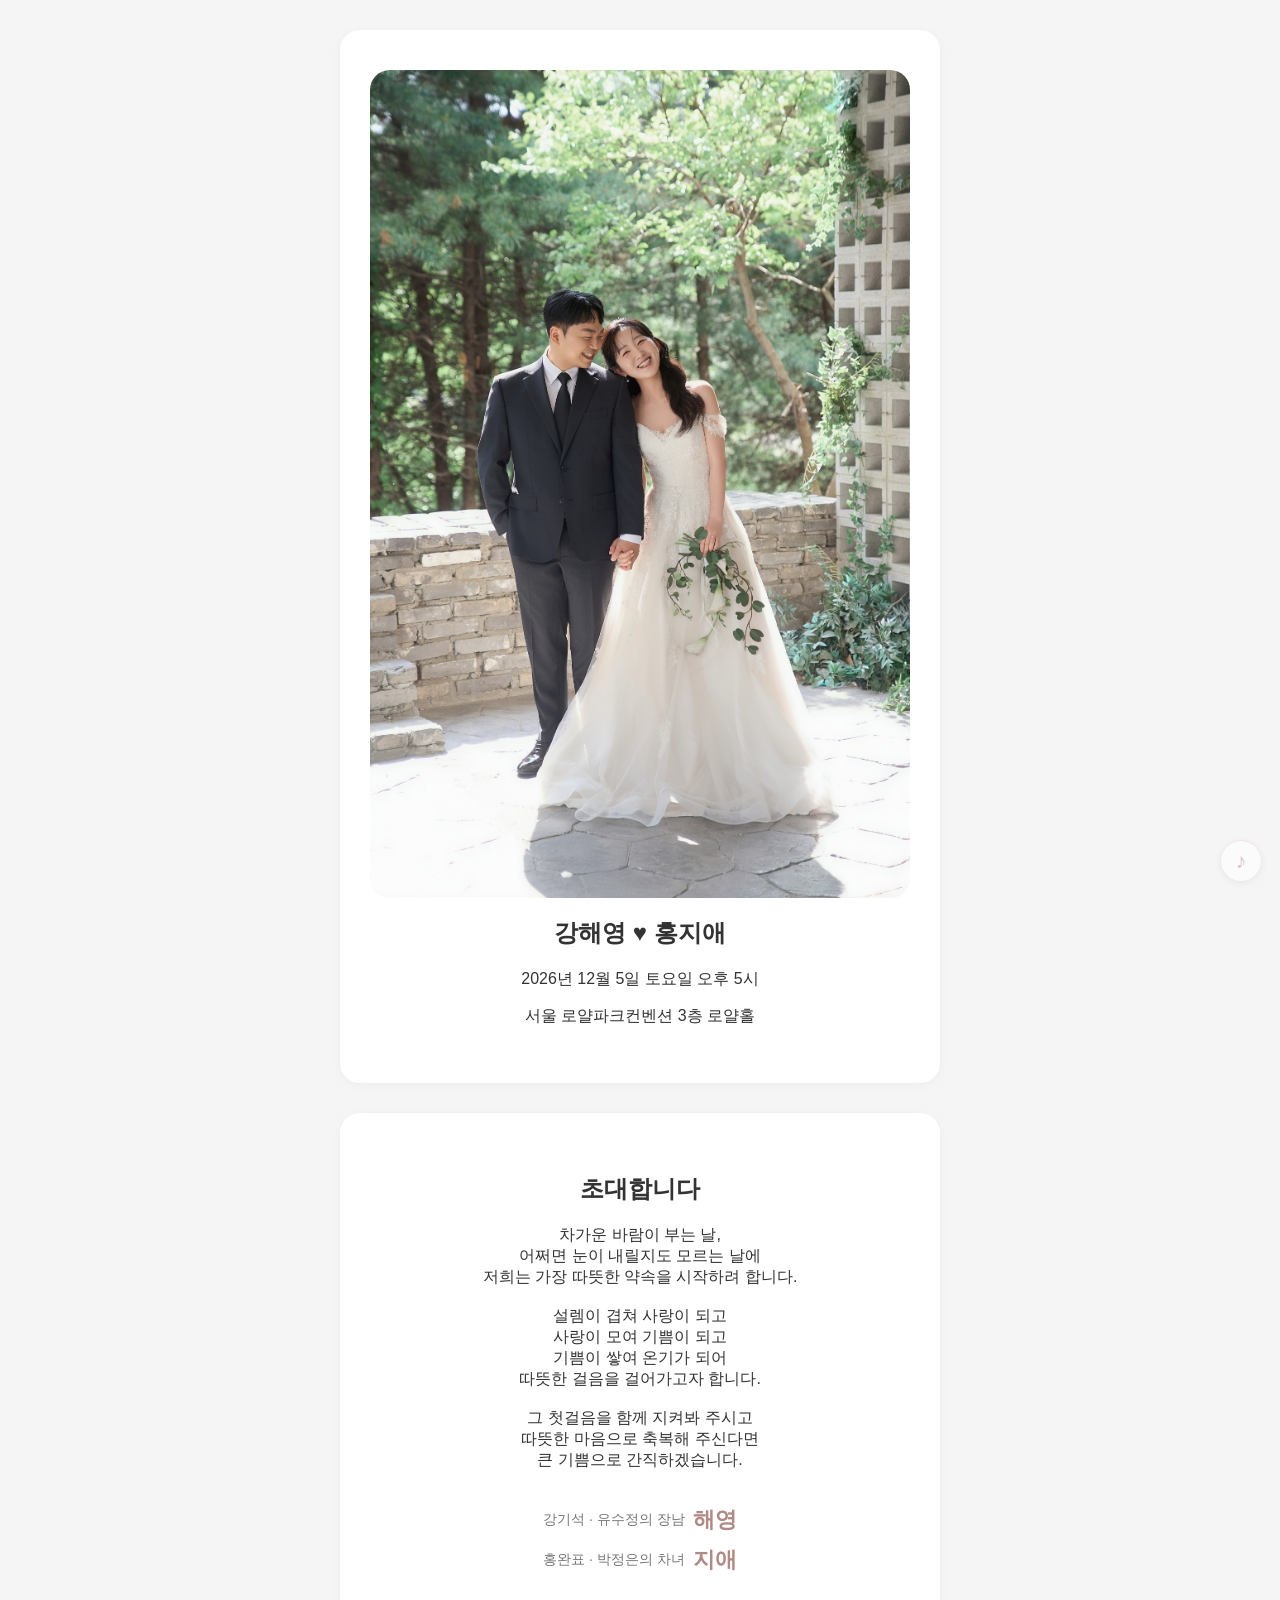
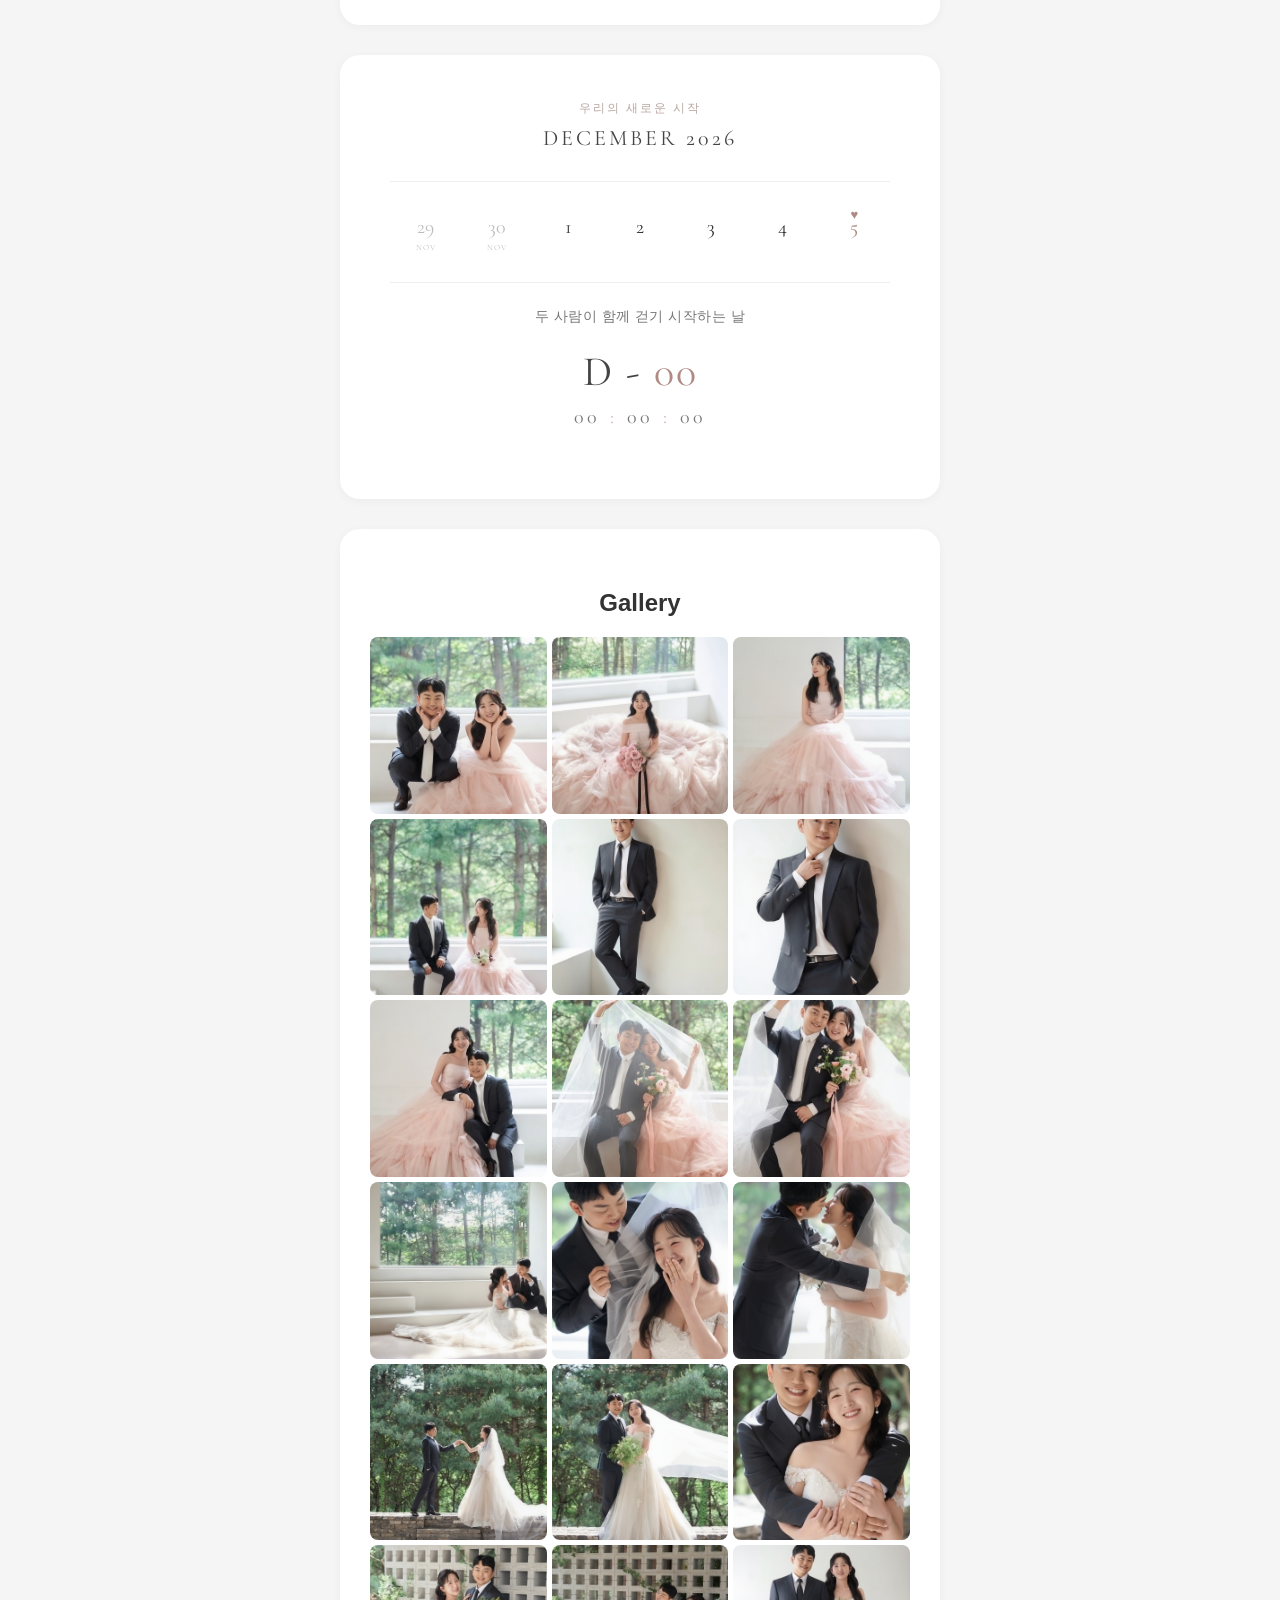
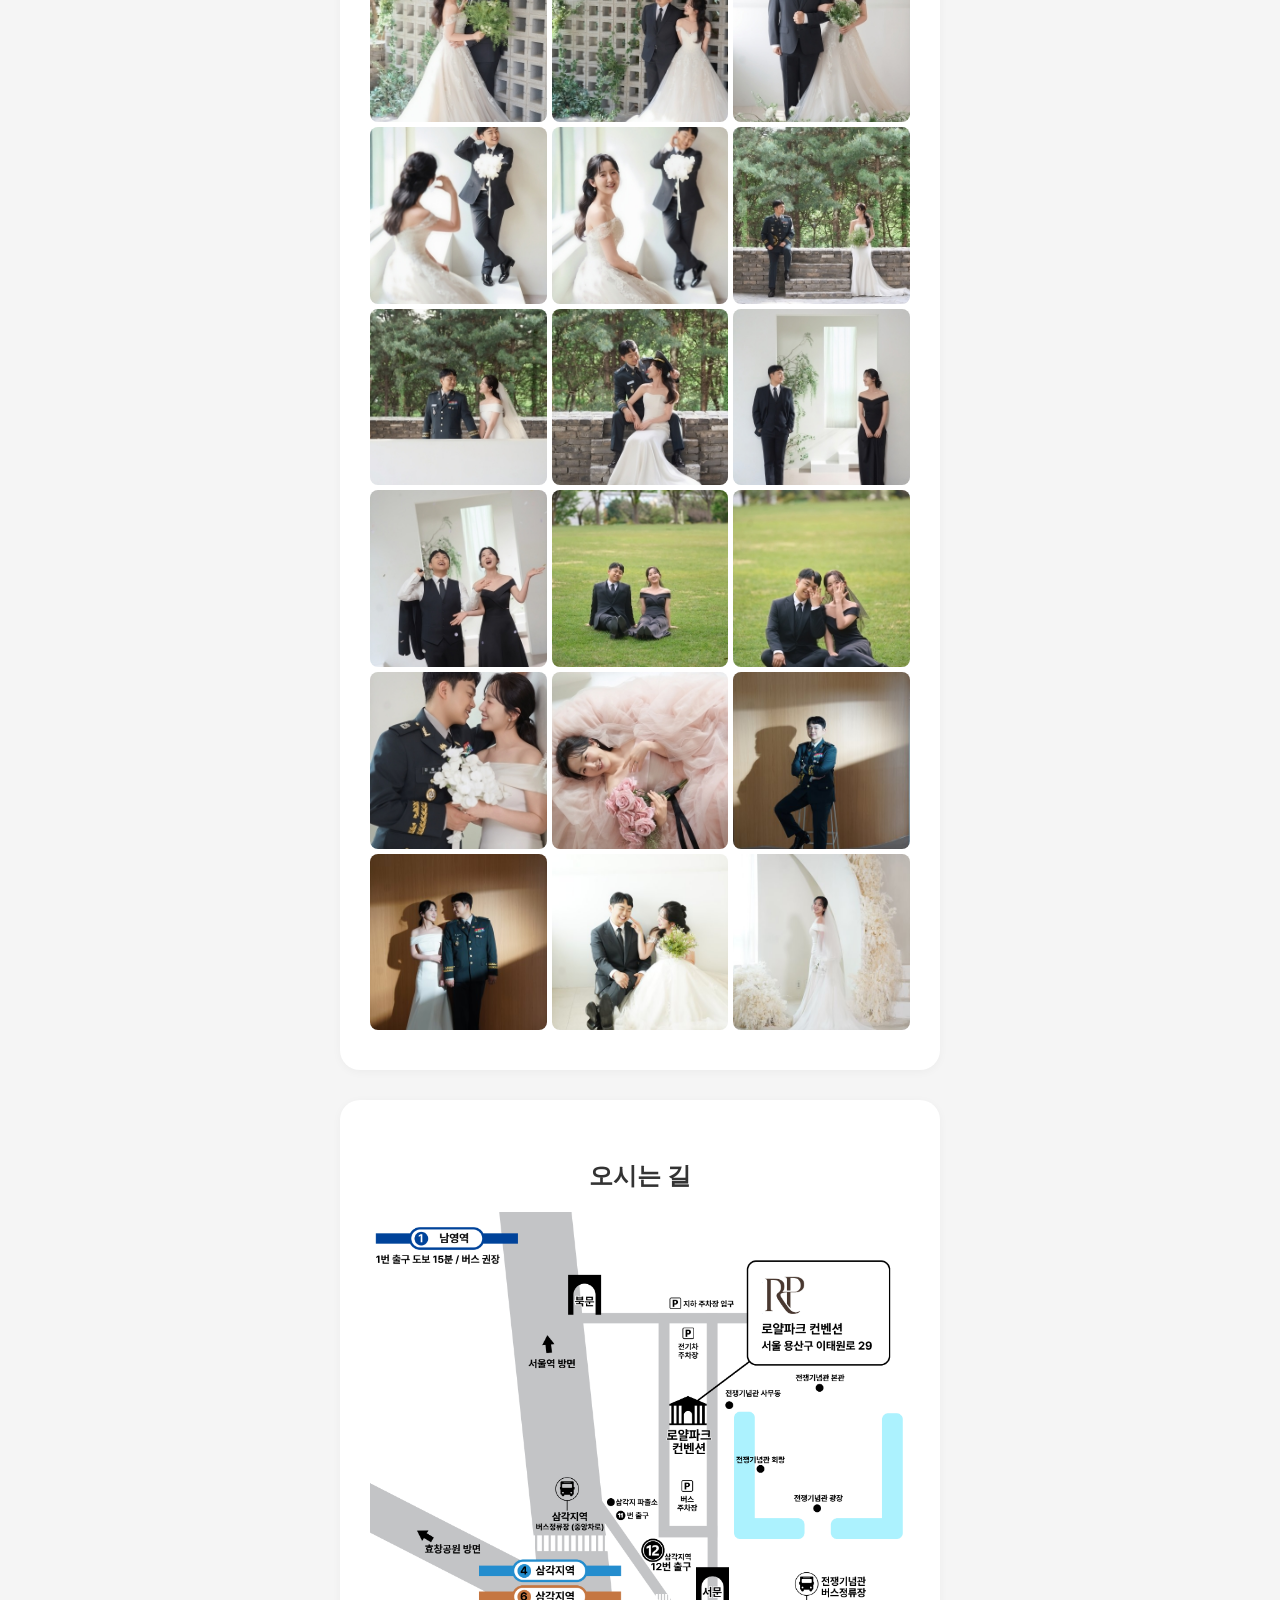
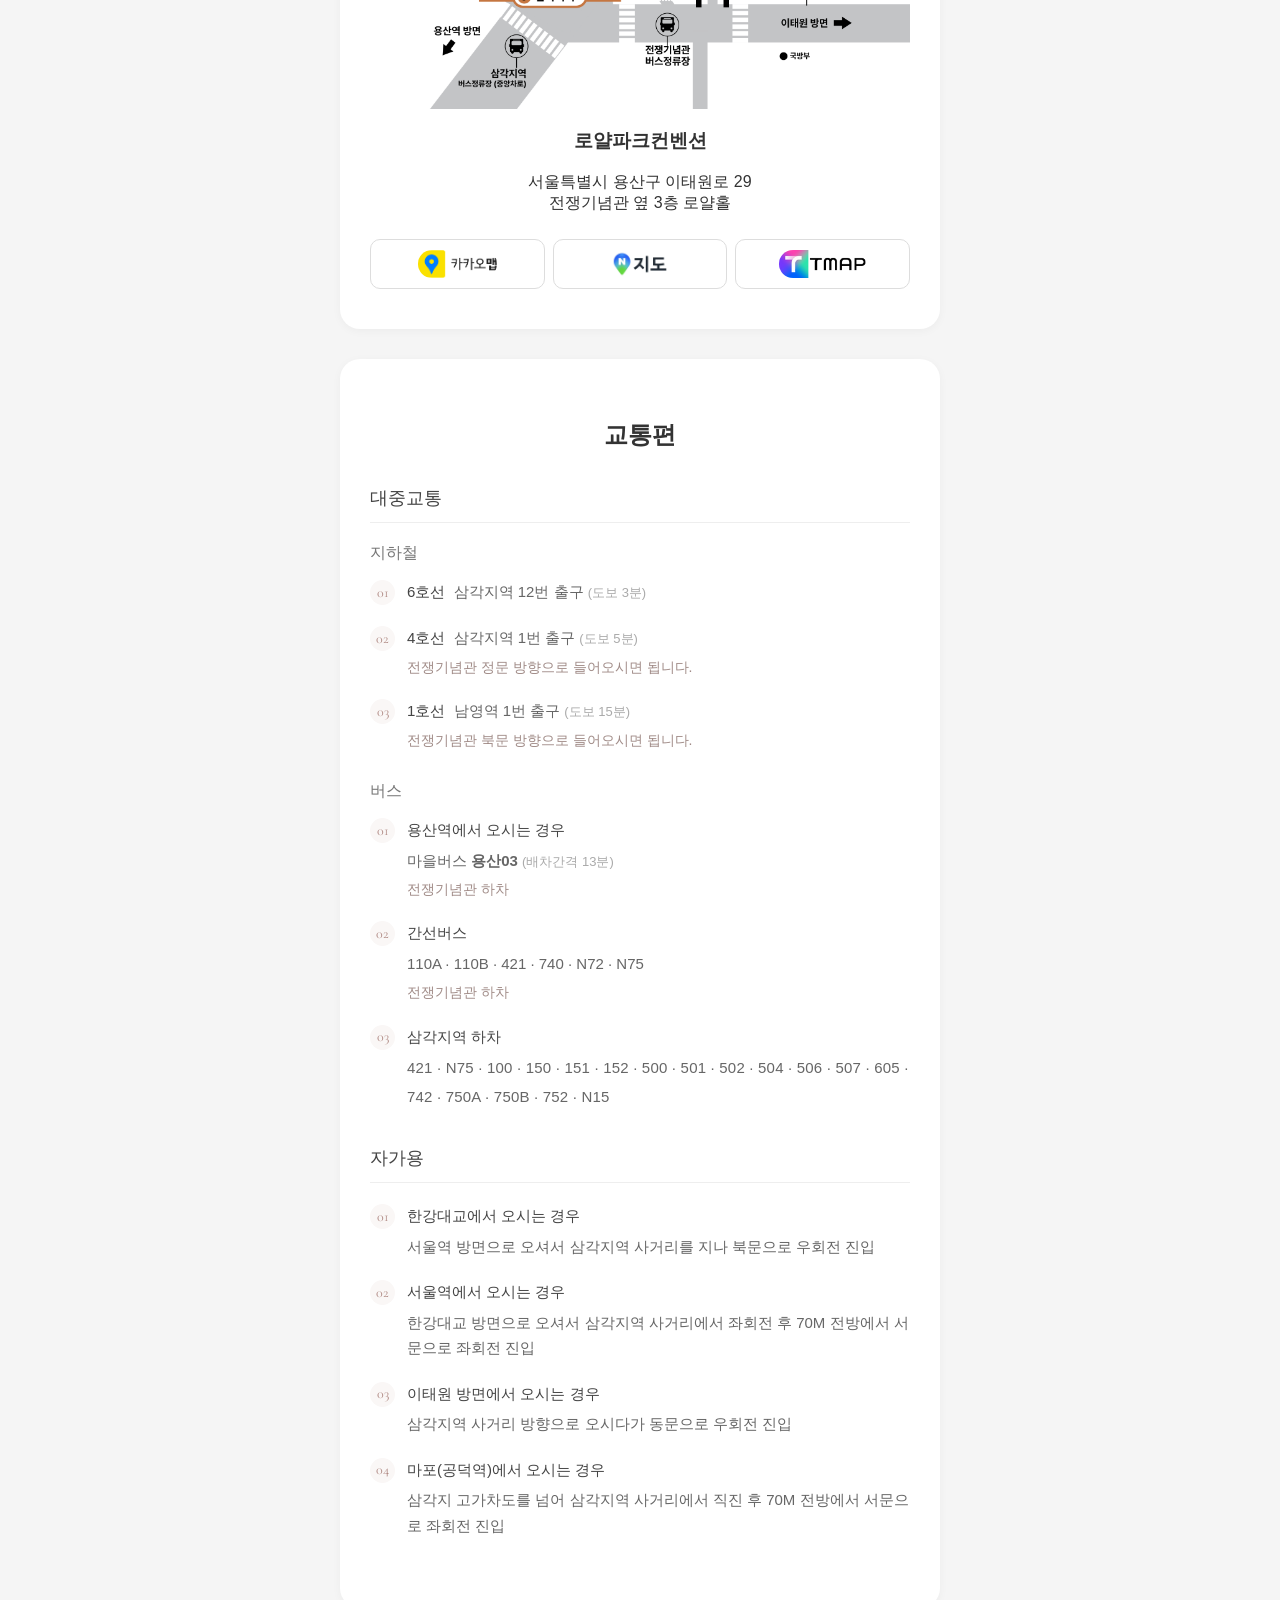
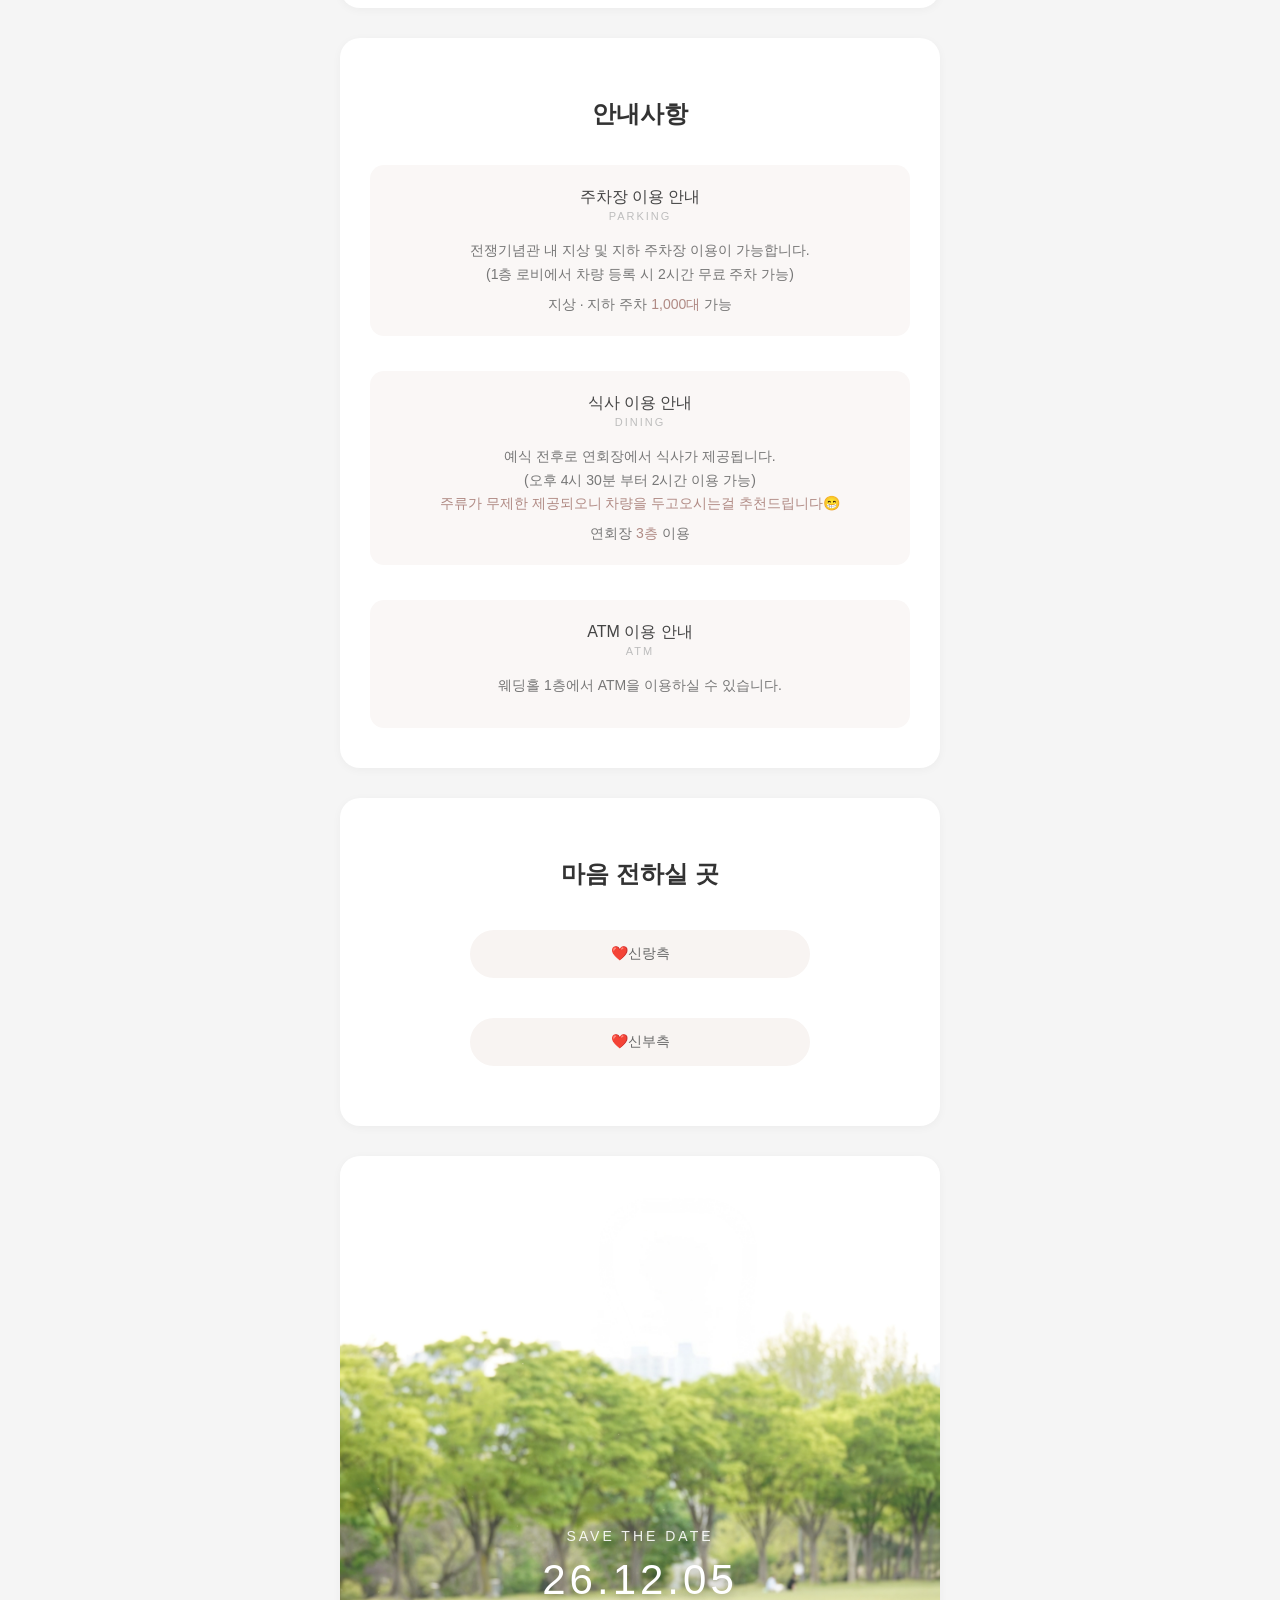
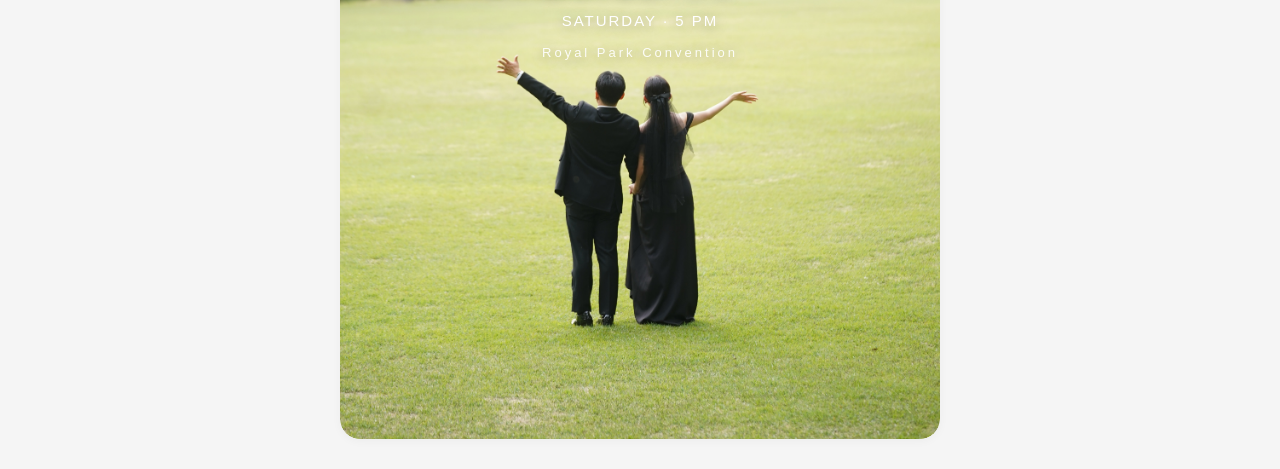
==== commit 96618a21: "Update index.html" ====
--- a/index.html
+++ b/index.html
@@ -161,10 +161,10 @@
         <img src="images/thumb/032.jpg" data-full="images/032.jpg" class="gallery-img" alt="사진 32">
         <img src="images/thumb/033.jpg" data-full="images/033.jpg" class="gallery-img" alt="사진 33">
         <img src="images/thumb/002.jpg" data-full="images/002.jpg" class="gallery-img" alt="사진 2">
-        <img src="images/thumb/033.jpg" data-full="images/033.jpg" class="gallery-img" alt="사진 35">
-        <img src="images/thumb/033.jpg" data-full="images/033.jpg" class="gallery-img" alt="사진 36">
-        <img src="images/thumb/033.jpg" data-full="images/033.jpg" class="gallery-img" alt="사진 37">
-        <img src="images/thumb/033.jpg" data-full="images/033.jpg" class="gallery-img" alt="사진 38">
+        <img src="images/thumb/035.jpg" data-full="images/035.jpg" class="gallery-img" alt="사진 35">
+        <img src="images/thumb/036.jpg" data-full="images/036.jpg" class="gallery-img" alt="사진 36">
+        <img src="images/thumb/037.jpg" data-full="images/037.jpg" class="gallery-img" alt="사진 37">
+        <img src="images/thumb/038.jpg" data-full="images/038.jpg" class="gallery-img" alt="사진 38">
     </div>
 
 </section>
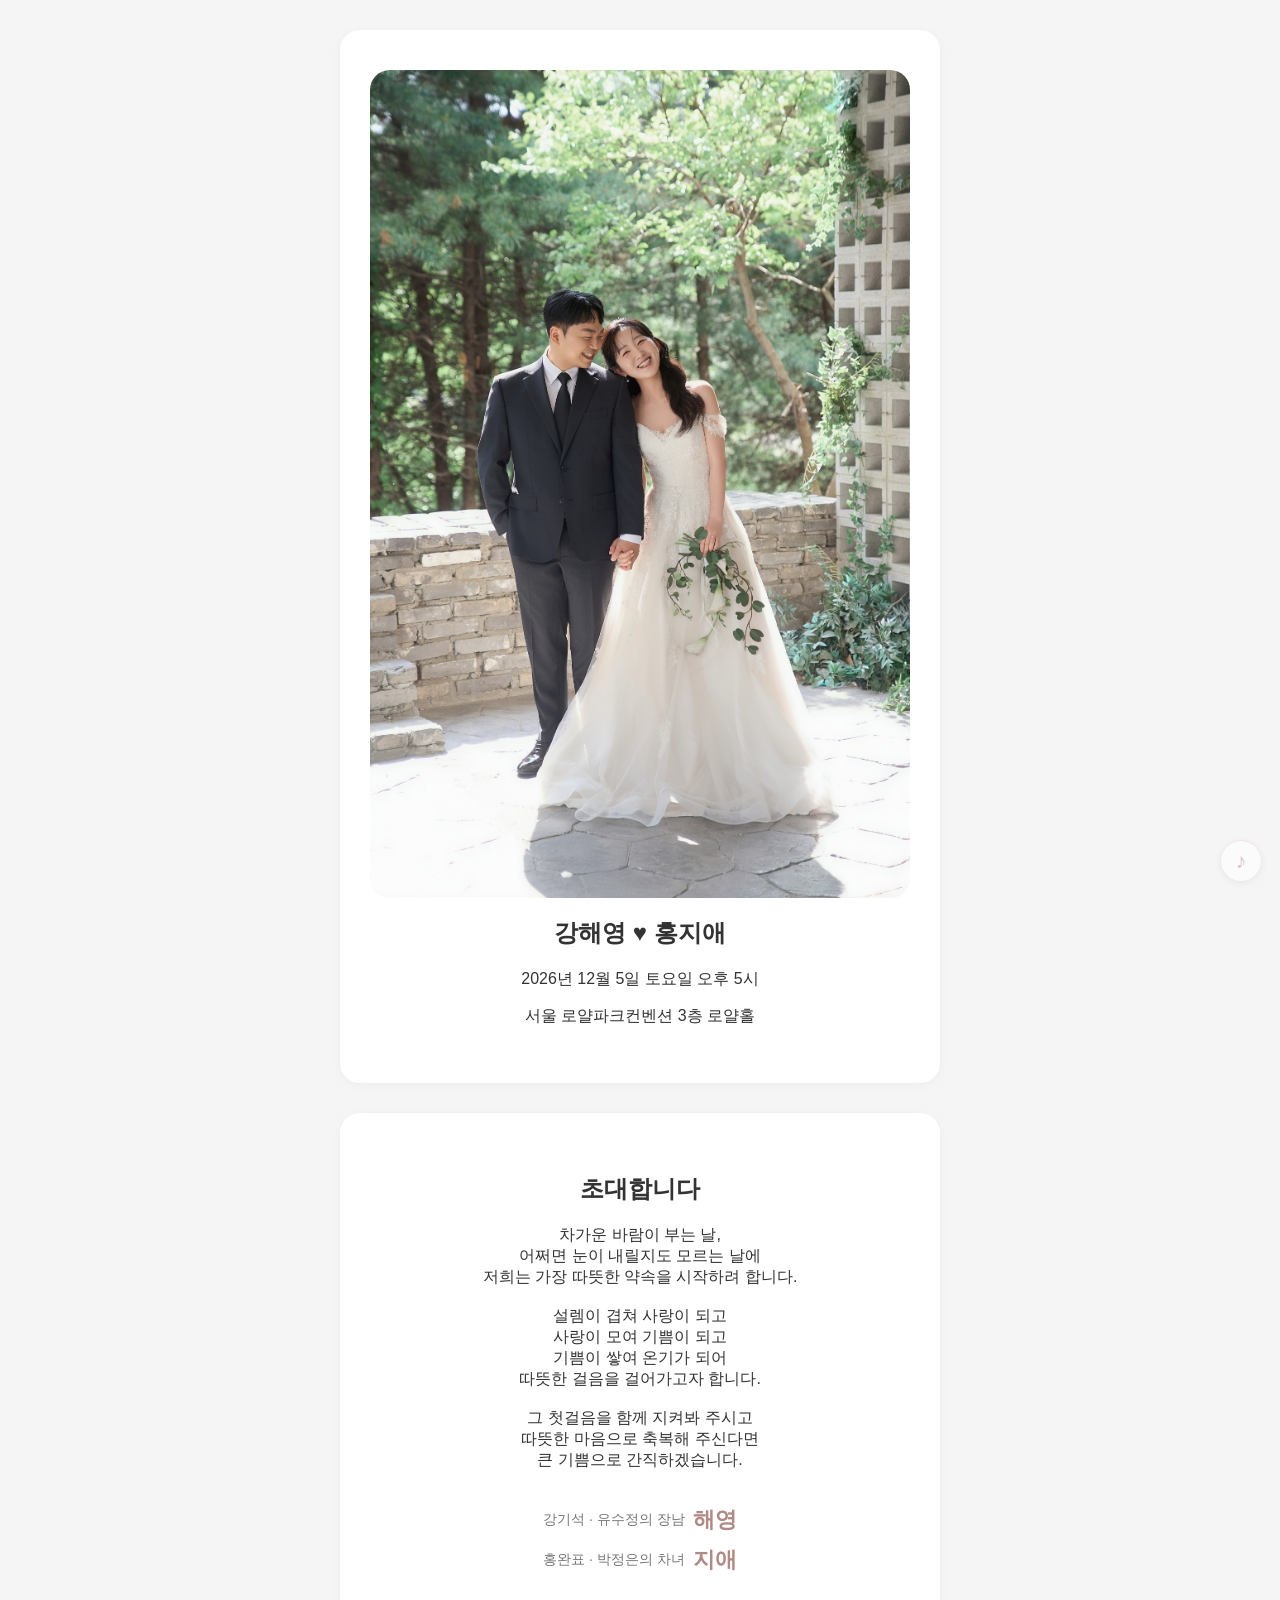
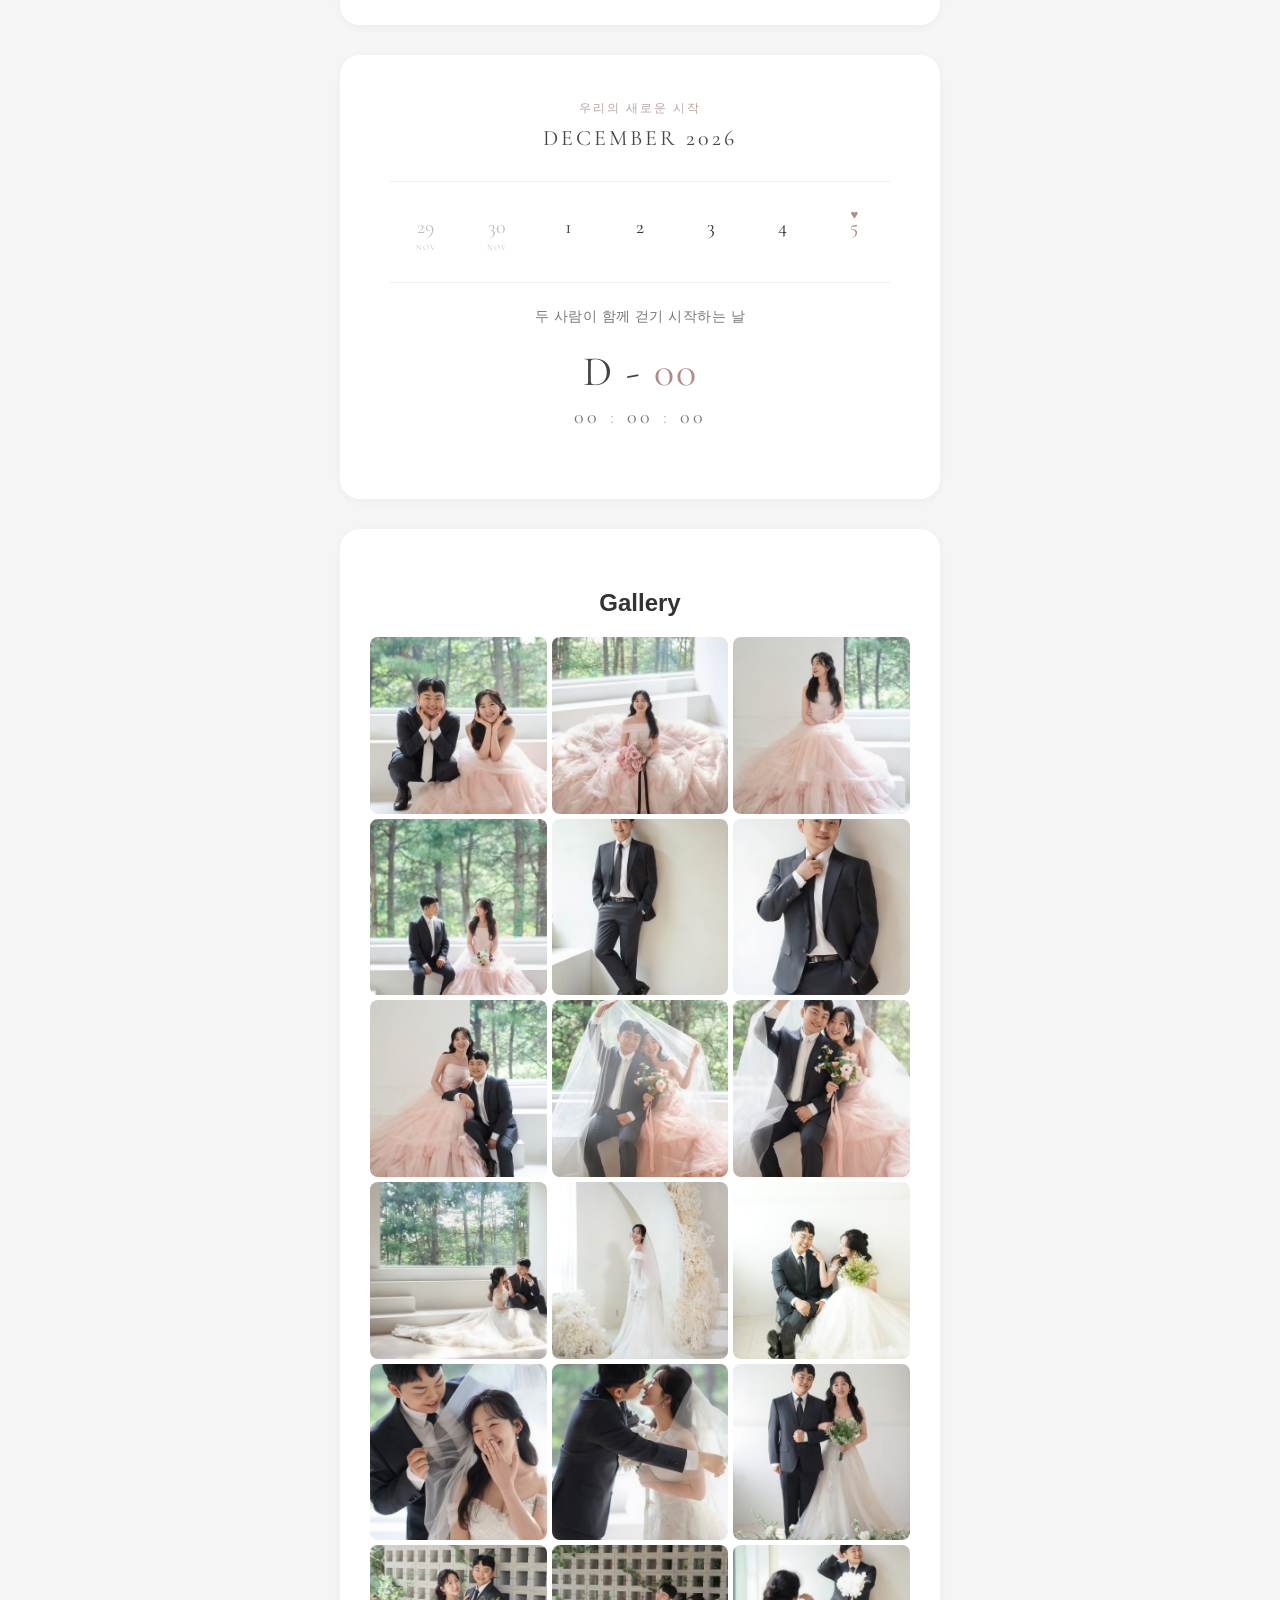
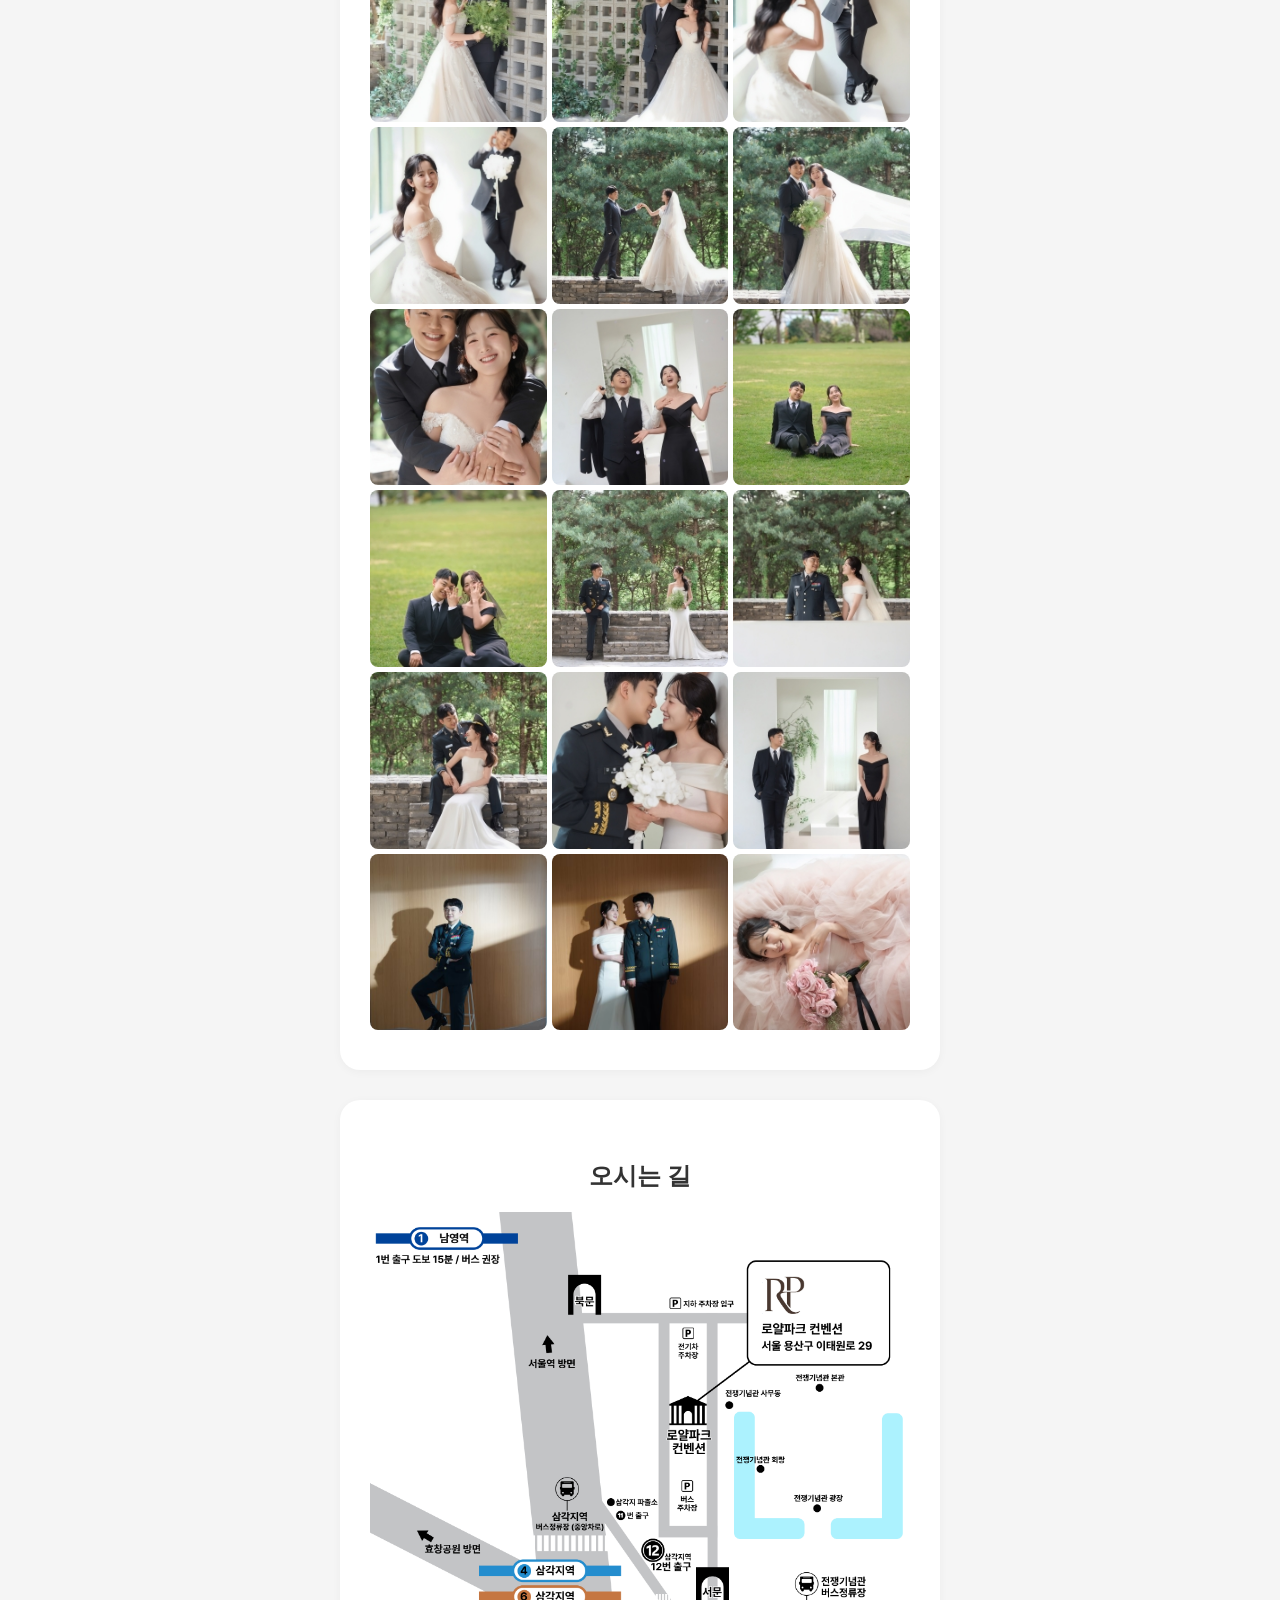
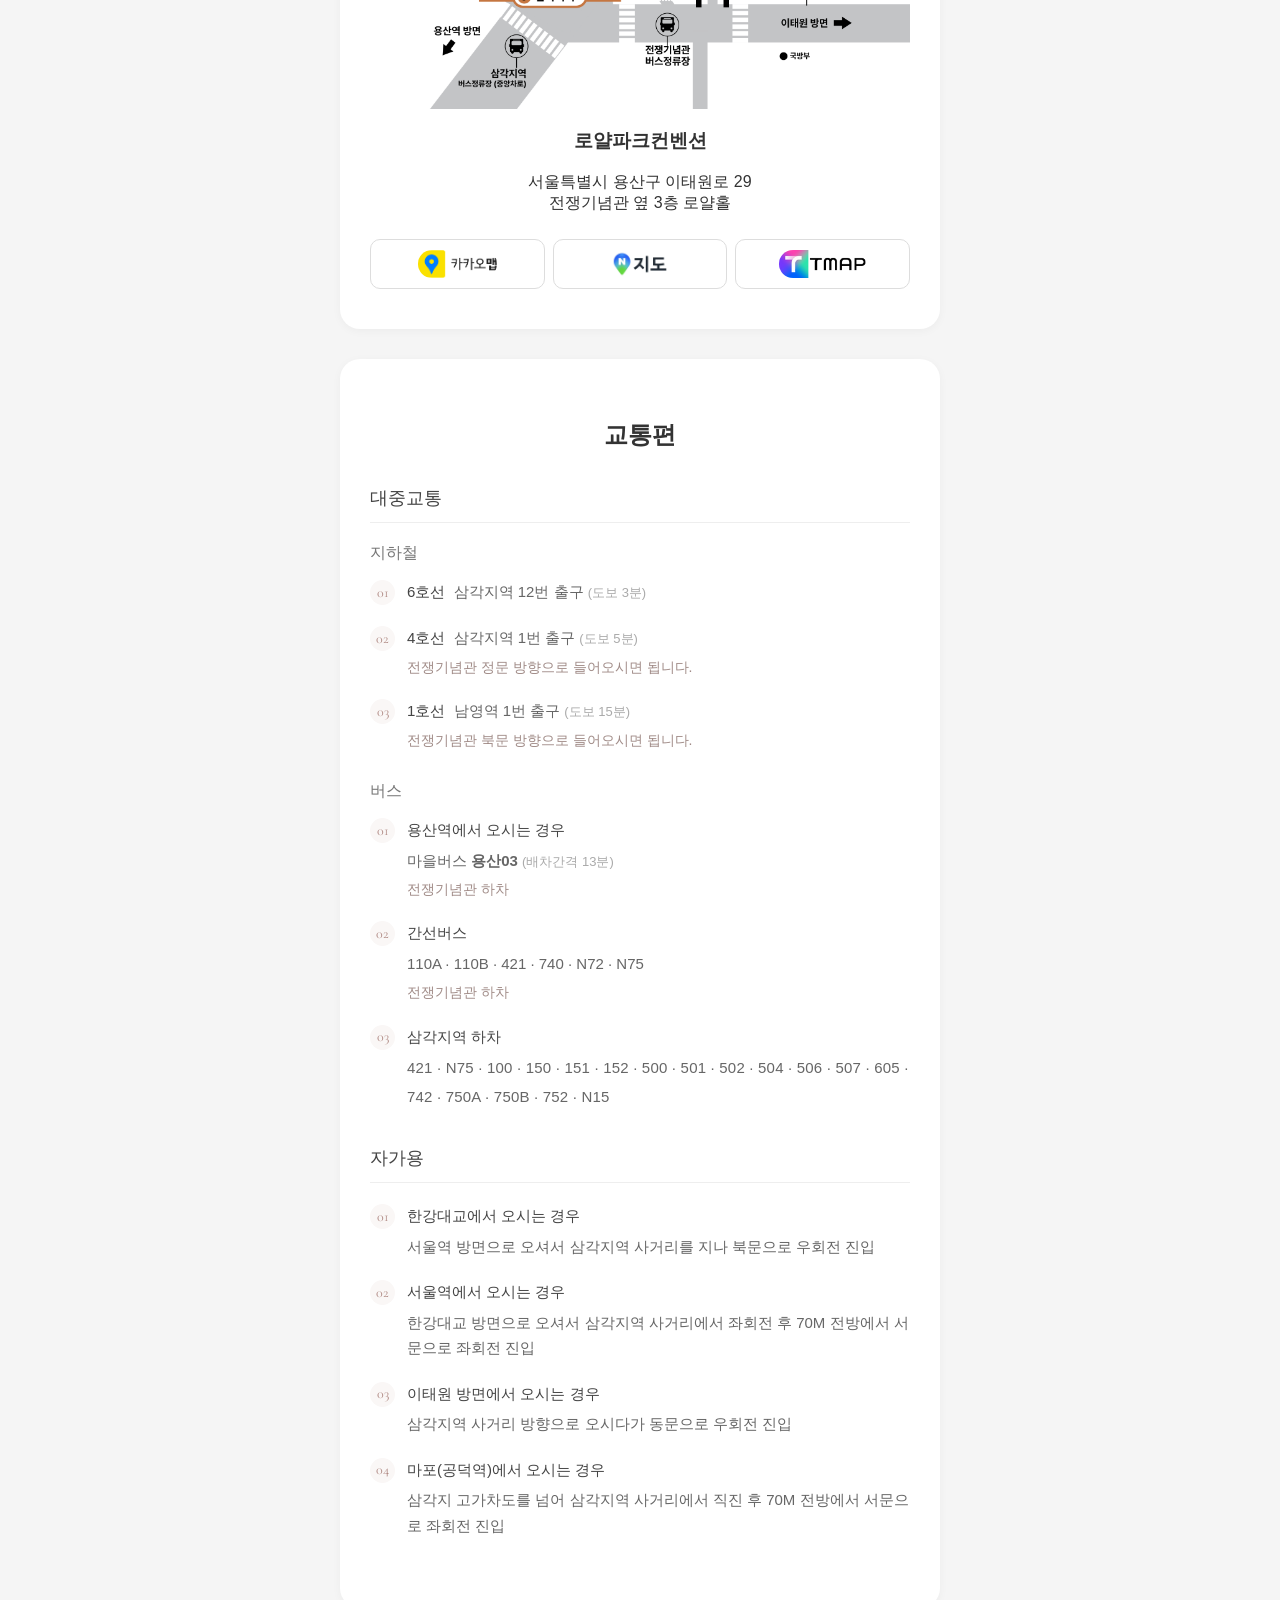
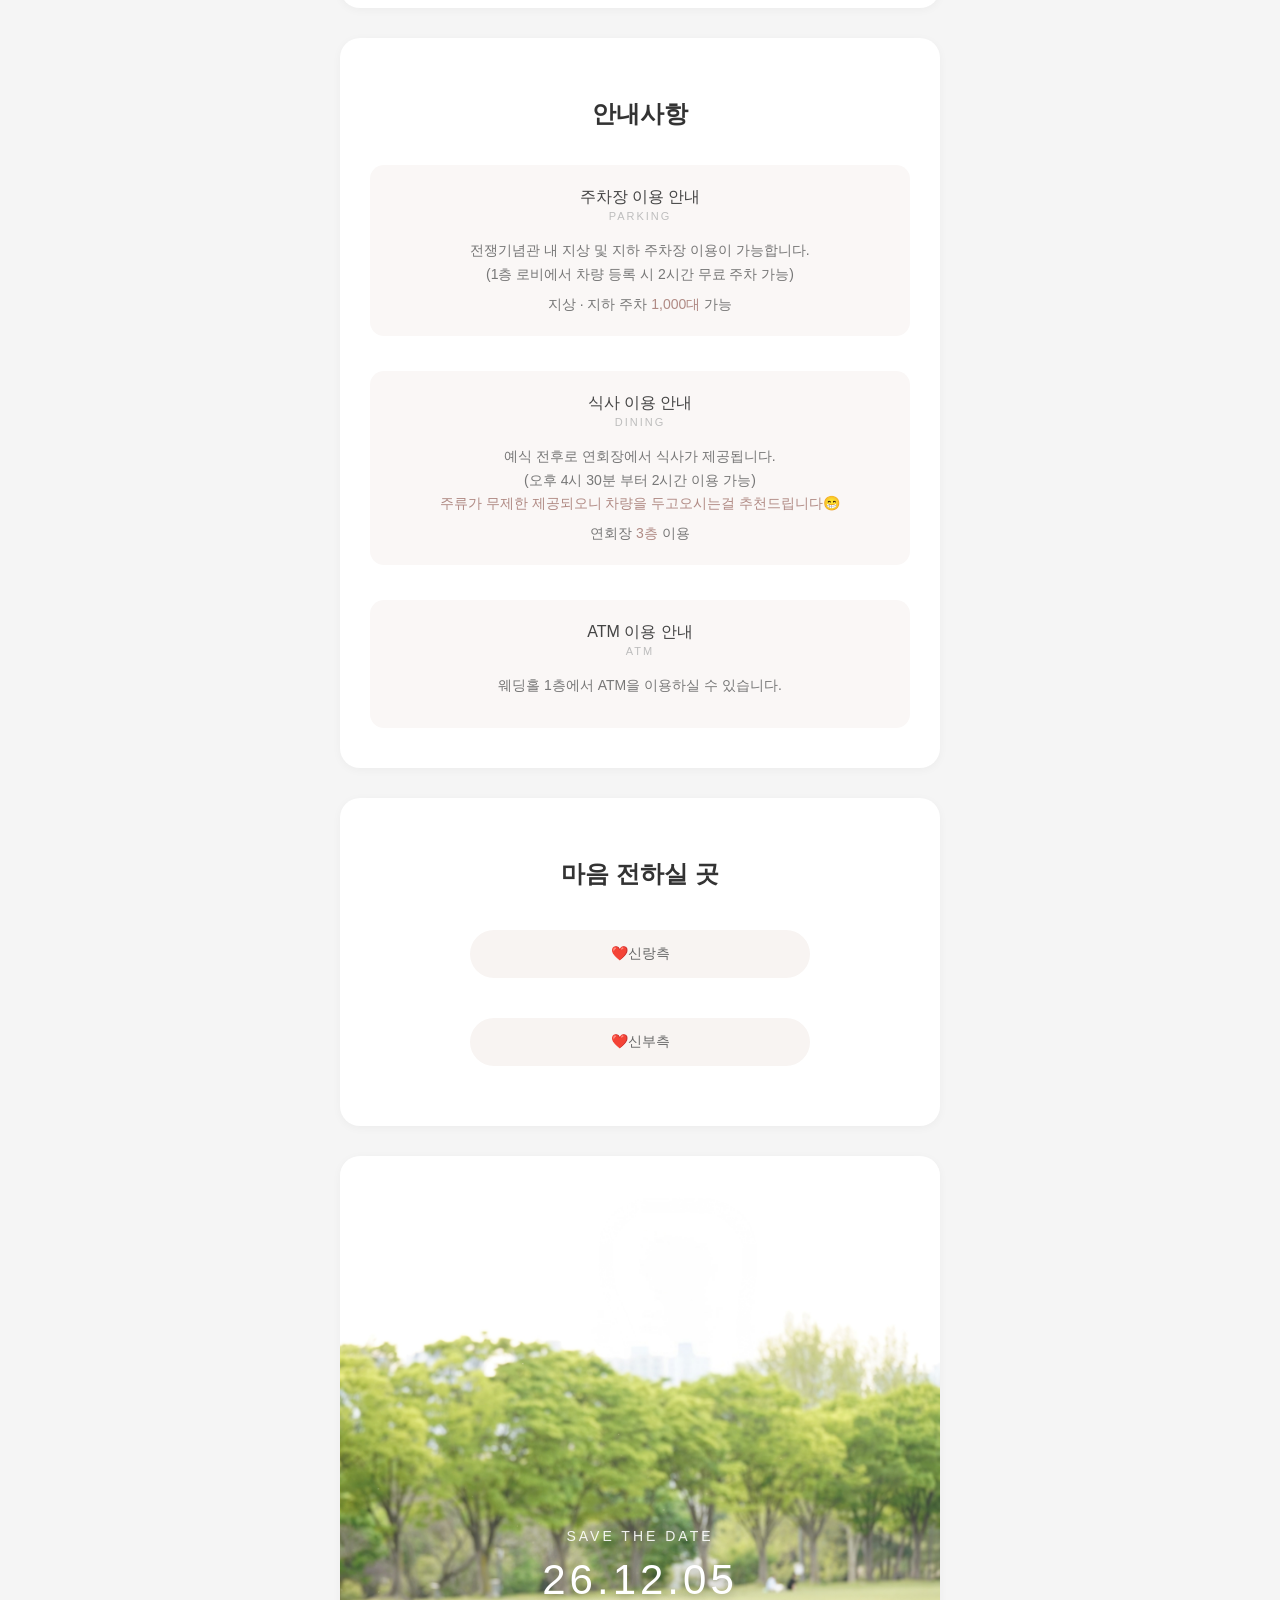
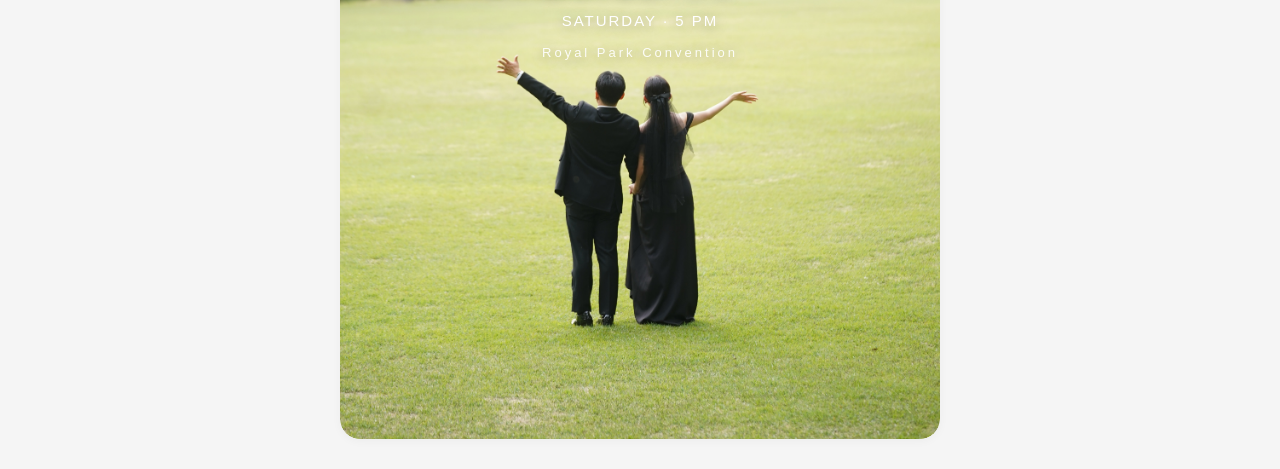
==== commit f7559df8: "Update index.html" ====
--- a/index.html
+++ b/index.html
@@ -132,39 +132,43 @@
     <h2>Gallery</h2>
 
     <div class="grid"> 
-        <img src="images/thumb/001.jpg" data-full="images/001.jpg" class="gallery-img" alt="사진 1">
-        <img src="images/thumb/003.jpg" data-full="images/003.jpg" class="gallery-img" alt="사진 3">
-        <img src="images/thumb/004.jpg" data-full="images/004.jpg" class="gallery-img" alt="사진 4">
-        <img src="images/thumb/007.jpg" data-full="images/007.jpg" class="gallery-img" alt="사진 7">
-        <img src="images/thumb/005.jpg" data-full="images/005.jpg" class="gallery-img" alt="사진 5">
-        <img src="images/thumb/006.jpg" data-full="images/006.jpg" class="gallery-img" alt="사진 6">
-        <img src="images/thumb/008.jpg" data-full="images/008.jpg" class="gallery-img" alt="사진 8">
-        <img src="images/thumb/009.jpg" data-full="images/009.jpg" class="gallery-img" alt="사진 9">
-        <img src="images/thumb/010.jpg" data-full="images/010.jpg" class="gallery-img" alt="사진 10">
-        <img src="images/thumb/011.jpg" data-full="images/011.jpg" class="gallery-img" alt="사진 11">
-        <img src="images/thumb/012.jpg" data-full="images/012.jpg" class="gallery-img" alt="사진 12">
-        <img src="images/thumb/013.jpg" data-full="images/013.jpg" class="gallery-img" alt="사진 13">
-        <img src="images/thumb/015.jpg" data-full="images/015.jpg" class="gallery-img" alt="사진 15">
-        <img src="images/thumb/016.jpg" data-full="images/016.jpg" class="gallery-img" alt="사진 16">
-        <img src="images/thumb/020.jpg" data-full="images/020.jpg" class="gallery-img" alt="사진 20">
-        <img src="images/thumb/018.jpg" data-full="images/018.jpg" class="gallery-img" alt="사진 18">
-        <img src="images/thumb/019.jpg" data-full="images/019.jpg" class="gallery-img" alt="사진 19">
-        <img src="images/thumb/021.jpg" data-full="images/021.jpg" class="gallery-img" alt="사진 21">
-        <img src="images/thumb/024.jpg" data-full="images/024.jpg" class="gallery-img" alt="사진 24">
-        <img src="images/thumb/025.jpg" data-full="images/025.jpg" class="gallery-img" alt="사진 25">
-        <img src="images/thumb/026.jpg" data-full="images/026.jpg" class="gallery-img" alt="사진 26">
-        <img src="images/thumb/027.jpg" data-full="images/027.jpg" class="gallery-img" alt="사진 27">
-        <img src="images/thumb/028.jpg" data-full="images/028.jpg" class="gallery-img" alt="사진 28">
-        <img src="images/thumb/029.jpg" data-full="images/029.jpg" class="gallery-img" alt="사진 29">
-        <img src="images/thumb/030.jpg" data-full="images/030.jpg" class="gallery-img" alt="사진 30">
-        <img src="images/thumb/031.jpg" data-full="images/031.jpg" class="gallery-img" alt="사진 31">
-        <img src="images/thumb/032.jpg" data-full="images/032.jpg" class="gallery-img" alt="사진 32">
-        <img src="images/thumb/033.jpg" data-full="images/033.jpg" class="gallery-img" alt="사진 33">
-        <img src="images/thumb/002.jpg" data-full="images/002.jpg" class="gallery-img" alt="사진 2">
-        <img src="images/thumb/035.jpg" data-full="images/035.jpg" class="gallery-img" alt="사진 35">
-        <img src="images/thumb/036.jpg" data-full="images/036.jpg" class="gallery-img" alt="사진 36">
-        <img src="images/thumb/037.jpg" data-full="images/037.jpg" class="gallery-img" alt="사진 37">
-        <img src="images/thumb/038.jpg" data-full="images/038.jpg" class="gallery-img" alt="사진 38">
+        <img src="images/thumb/001.jpg" data-full="images/001.jpg" class="gallery-img" alt="핑크 커플">
+        <img src="images/thumb/003.jpg" data-full="images/003.jpg" class="gallery-img" alt="핑크 꽃다발">
+        <img src="images/thumb/004.jpg" data-full="images/004.jpg" class="gallery-img" alt="핑크 전신">
+        <img src="images/thumb/007.jpg" data-full="images/007.jpg" class="gallery-img" alt="핑크 마주보기">
+        <img src="images/thumb/005.jpg" data-full="images/005.jpg" class="gallery-img" alt="신랑 전신">
+        <img src="images/thumb/006.jpg" data-full="images/006.jpg" class="gallery-img" alt="신랑 클로즈업">
+        <img src="images/thumb/008.jpg" data-full="images/008.jpg" class="gallery-img" alt="핑크 착석">
+        <img src="images/thumb/009.jpg" data-full="images/009.jpg" class="gallery-img" alt="베일 투샷1">
+        <img src="images/thumb/010.jpg" data-full="images/010.jpg" class="gallery-img" alt="베일 투샷2">
+
+        <img src="images/thumb/011.jpg" data-full="images/011.jpg" class="gallery-img" alt="웨딩 전신">
+        <img src="images/thumb/038.jpg" data-full="images/038.jpg" class="gallery-img" alt="계단샤앗">
+        <img src="images/thumb/037.jpg" data-full="images/037.jpg" class="gallery-img" alt="액자웃음">
+        <img src="images/thumb/012.jpg" data-full="images/012.jpg" class="gallery-img" alt="베일 신부">
+        <img src="images/thumb/013.jpg" data-full="images/013.jpg" class="gallery-img" alt="베일 키스">
+        <img src="images/thumb/021.jpg" data-full="images/021.jpg" class="gallery-img" alt="입장샷">
+        <img src="images/thumb/018.jpg" data-full="images/018.jpg" class="gallery-img" alt="벽 앞 커플">
+        <img src="images/thumb/019.jpg" data-full="images/019.jpg" class="gallery-img" alt="벽 앞 시선">
+        <img src="images/thumb/024.jpg" data-full="images/024.jpg" class="gallery-img" alt="창가 신부1">
+
+        <img src="images/thumb/025.jpg" data-full="images/025.jpg" class="gallery-img" alt="창가 신부2">
+        <img src="images/thumb/015.jpg" data-full="images/015.jpg" class="gallery-img" alt="야외 손잡기">
+        <img src="images/thumb/016.jpg" data-full="images/016.jpg" class="gallery-img" alt="야외 부케">
+        <img src="images/thumb/020.jpg" data-full="images/020.jpg" class="gallery-img" alt="야외 포옹">
+        <img src="images/thumb/030.jpg" data-full="images/030.jpg" class="gallery-img" alt="컨페티">
+        <img src="images/thumb/031.jpg" data-full="images/031.jpg" class="gallery-img" alt="잔디 앉기">
+        <img src="images/thumb/032.jpg" data-full="images/032.jpg" class="gallery-img" alt="잔디 앉기v">
+        <img src="images/thumb/026.jpg" data-full="images/026.jpg" class="gallery-img" alt="군복 계단">
+        <img src="images/thumb/027.jpg" data-full="images/027.jpg" class="gallery-img" alt="군복 마주보기">
+        <img src="images/thumb/028.jpg" data-full="images/028.jpg" class="gallery-img" alt="군복 착석">
+        <img src="images/thumb/033.jpg" data-full="images/033.jpg" class="gallery-img" alt="군복 봅보">
+        
+        <img src="images/thumb/029.jpg" data-full="images/029.jpg" class="gallery-img" alt="블랙드레스">
+        <img src="images/thumb/035.jpg" data-full="images/035.jpg" class="gallery-img" alt="군복 단독그림자">
+        <img src="images/thumb/036.jpg" data-full="images/036.jpg" class="gallery-img" alt="군복 커플그림자">
+        <img src="images/thumb/002.jpg" data-full="images/002.jpg" class="gallery-img" alt="화보샷">
+        
     </div>
 
 </section>
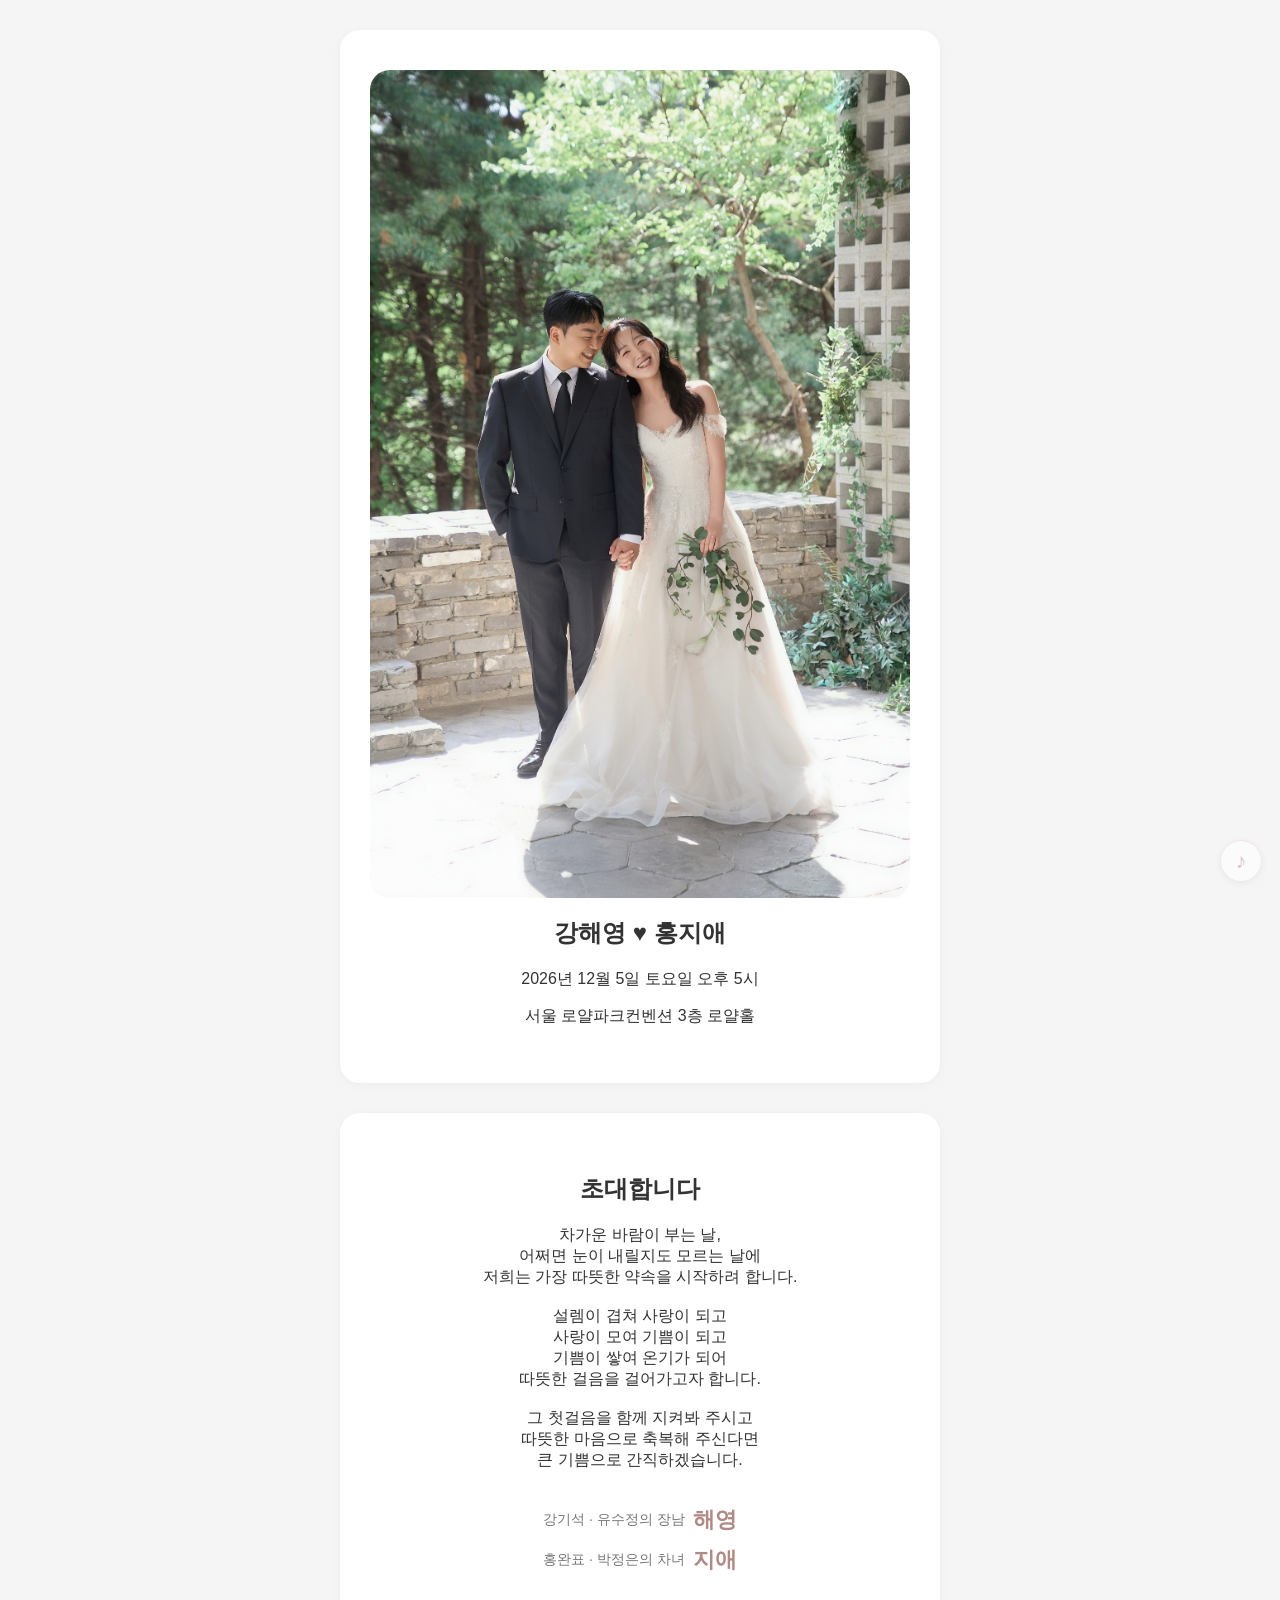
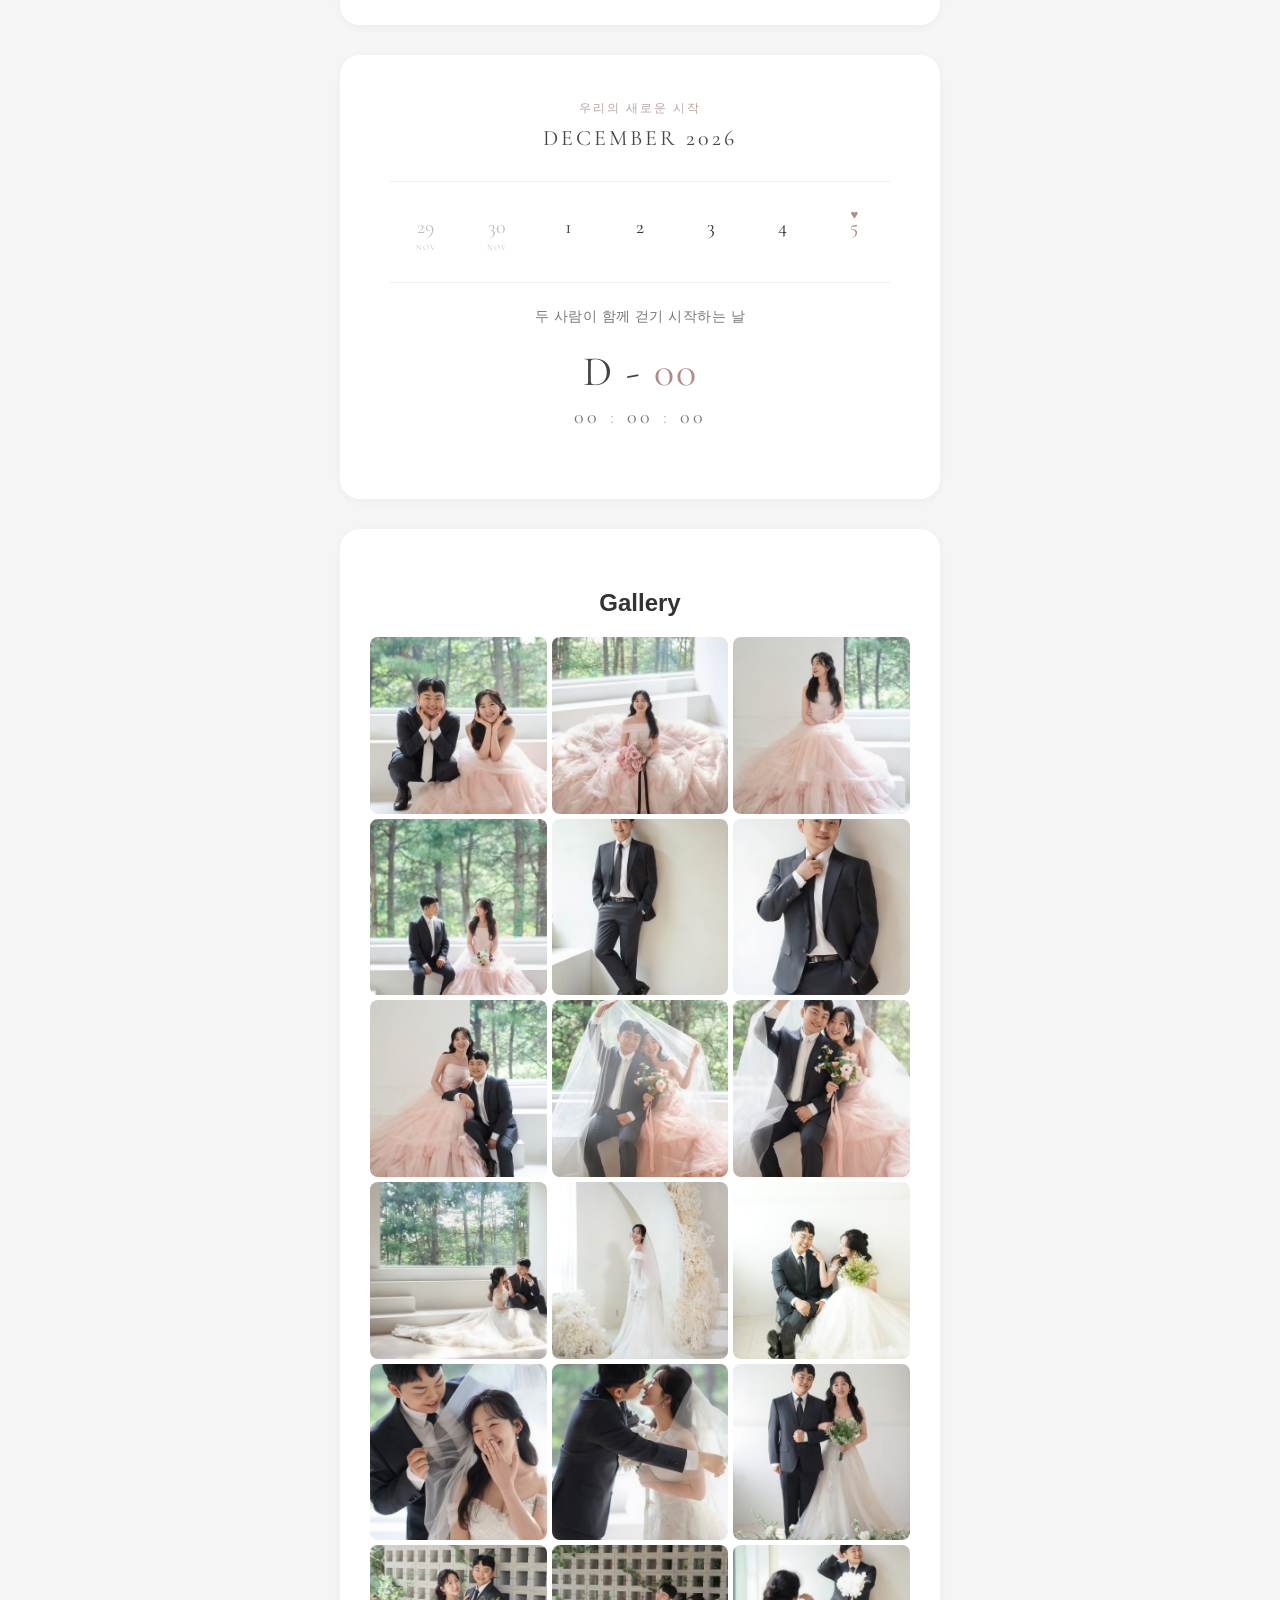
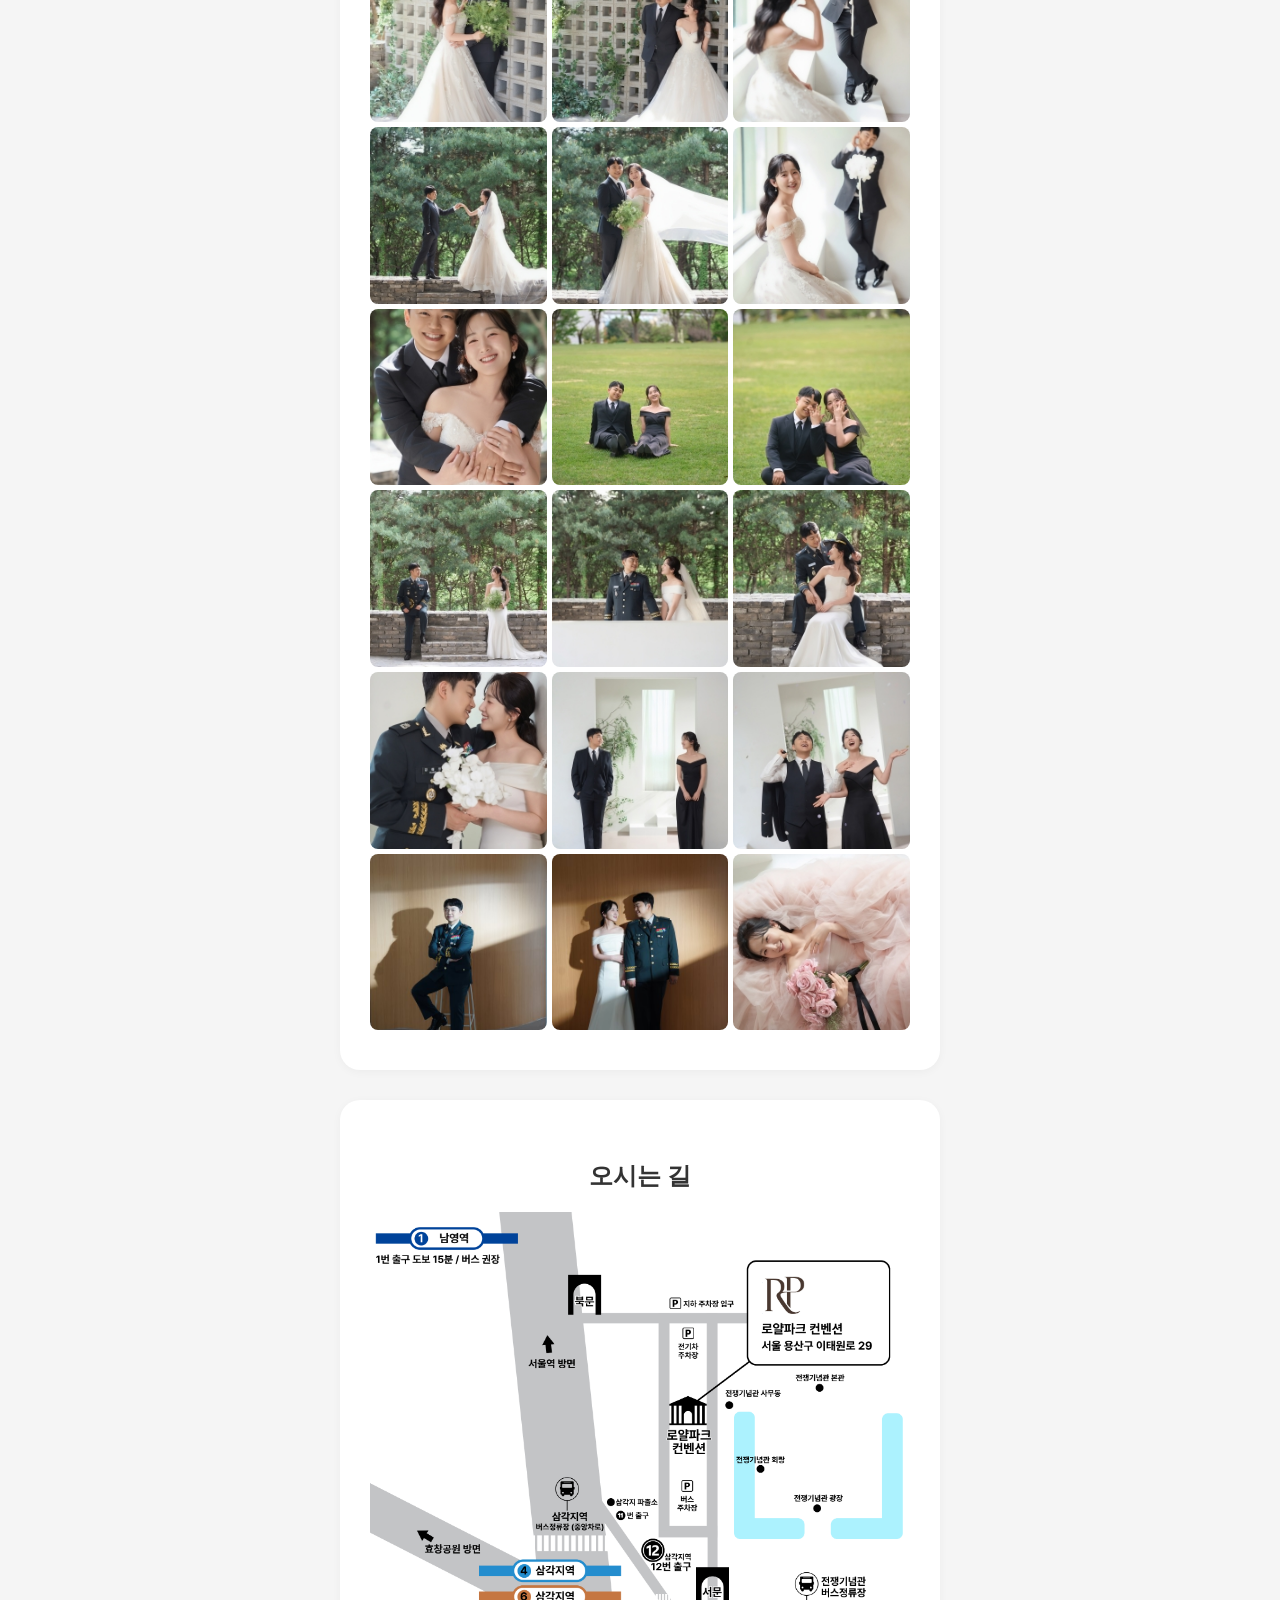
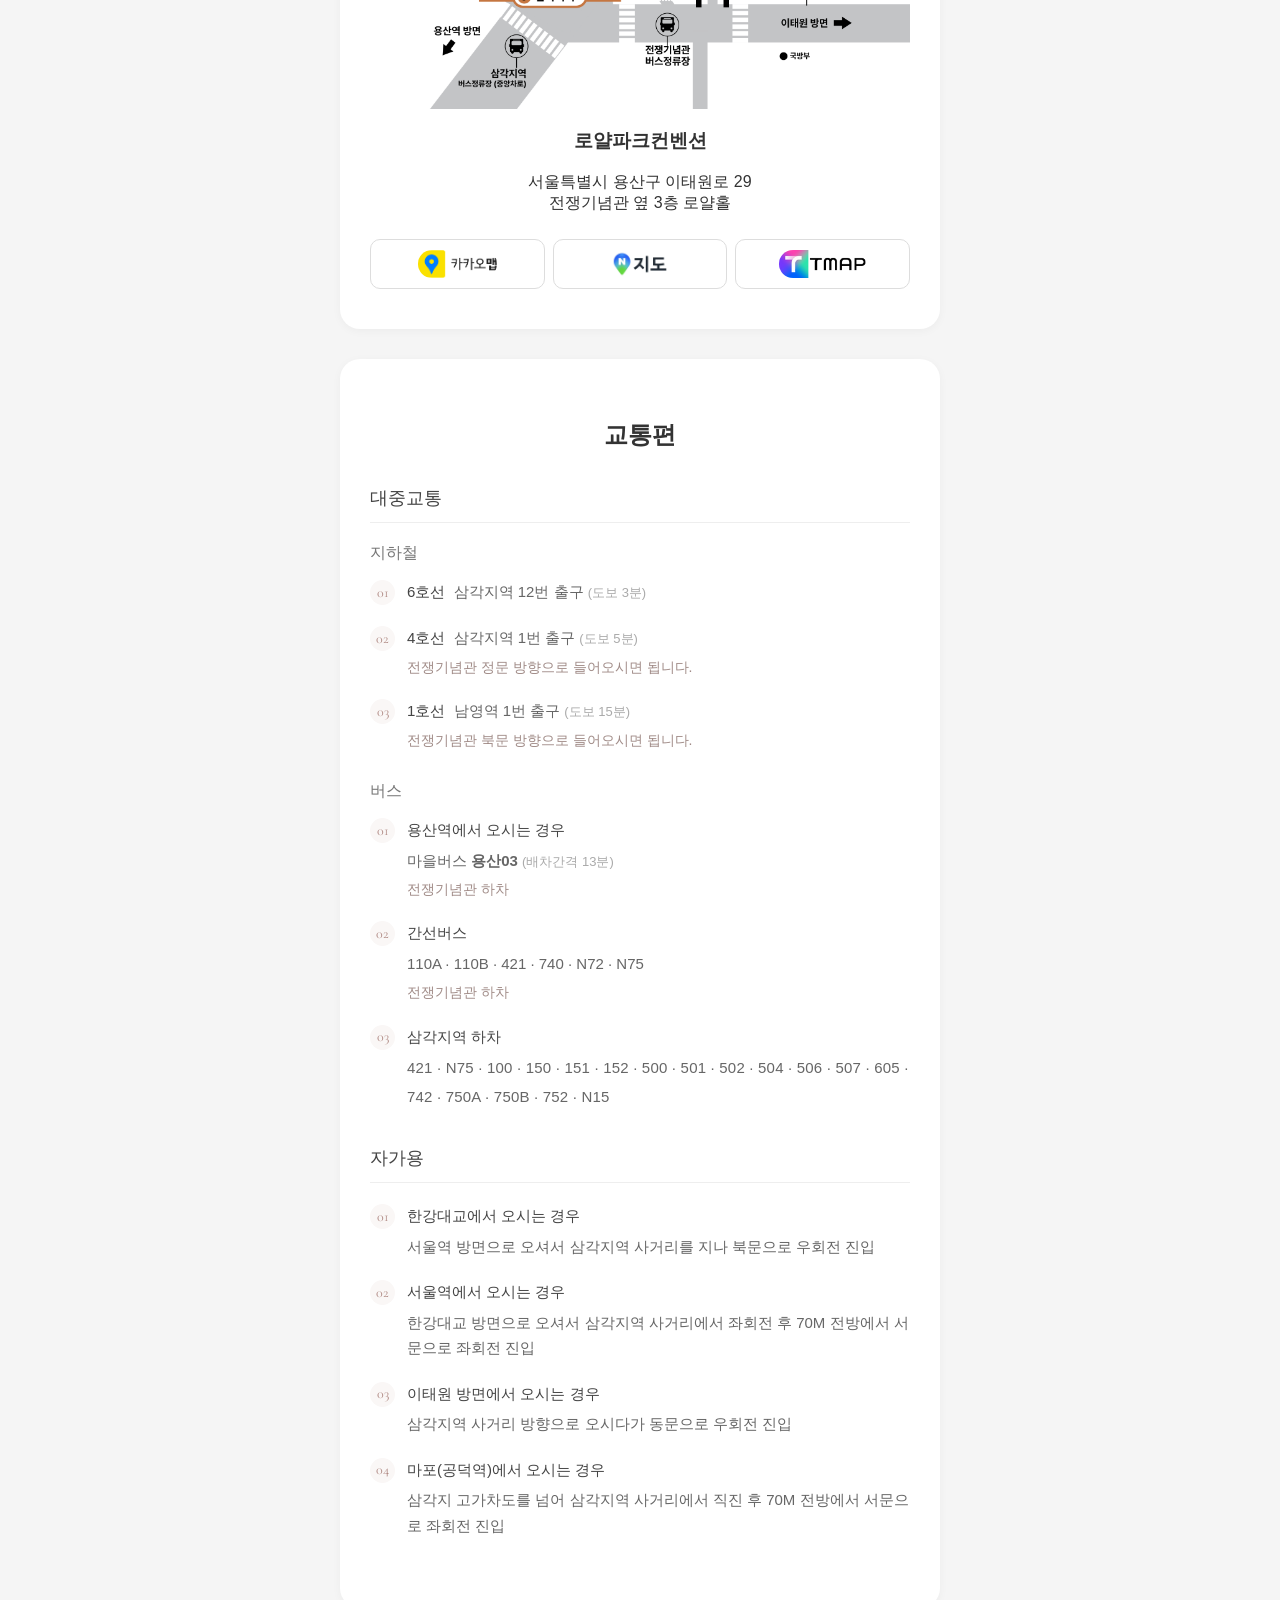
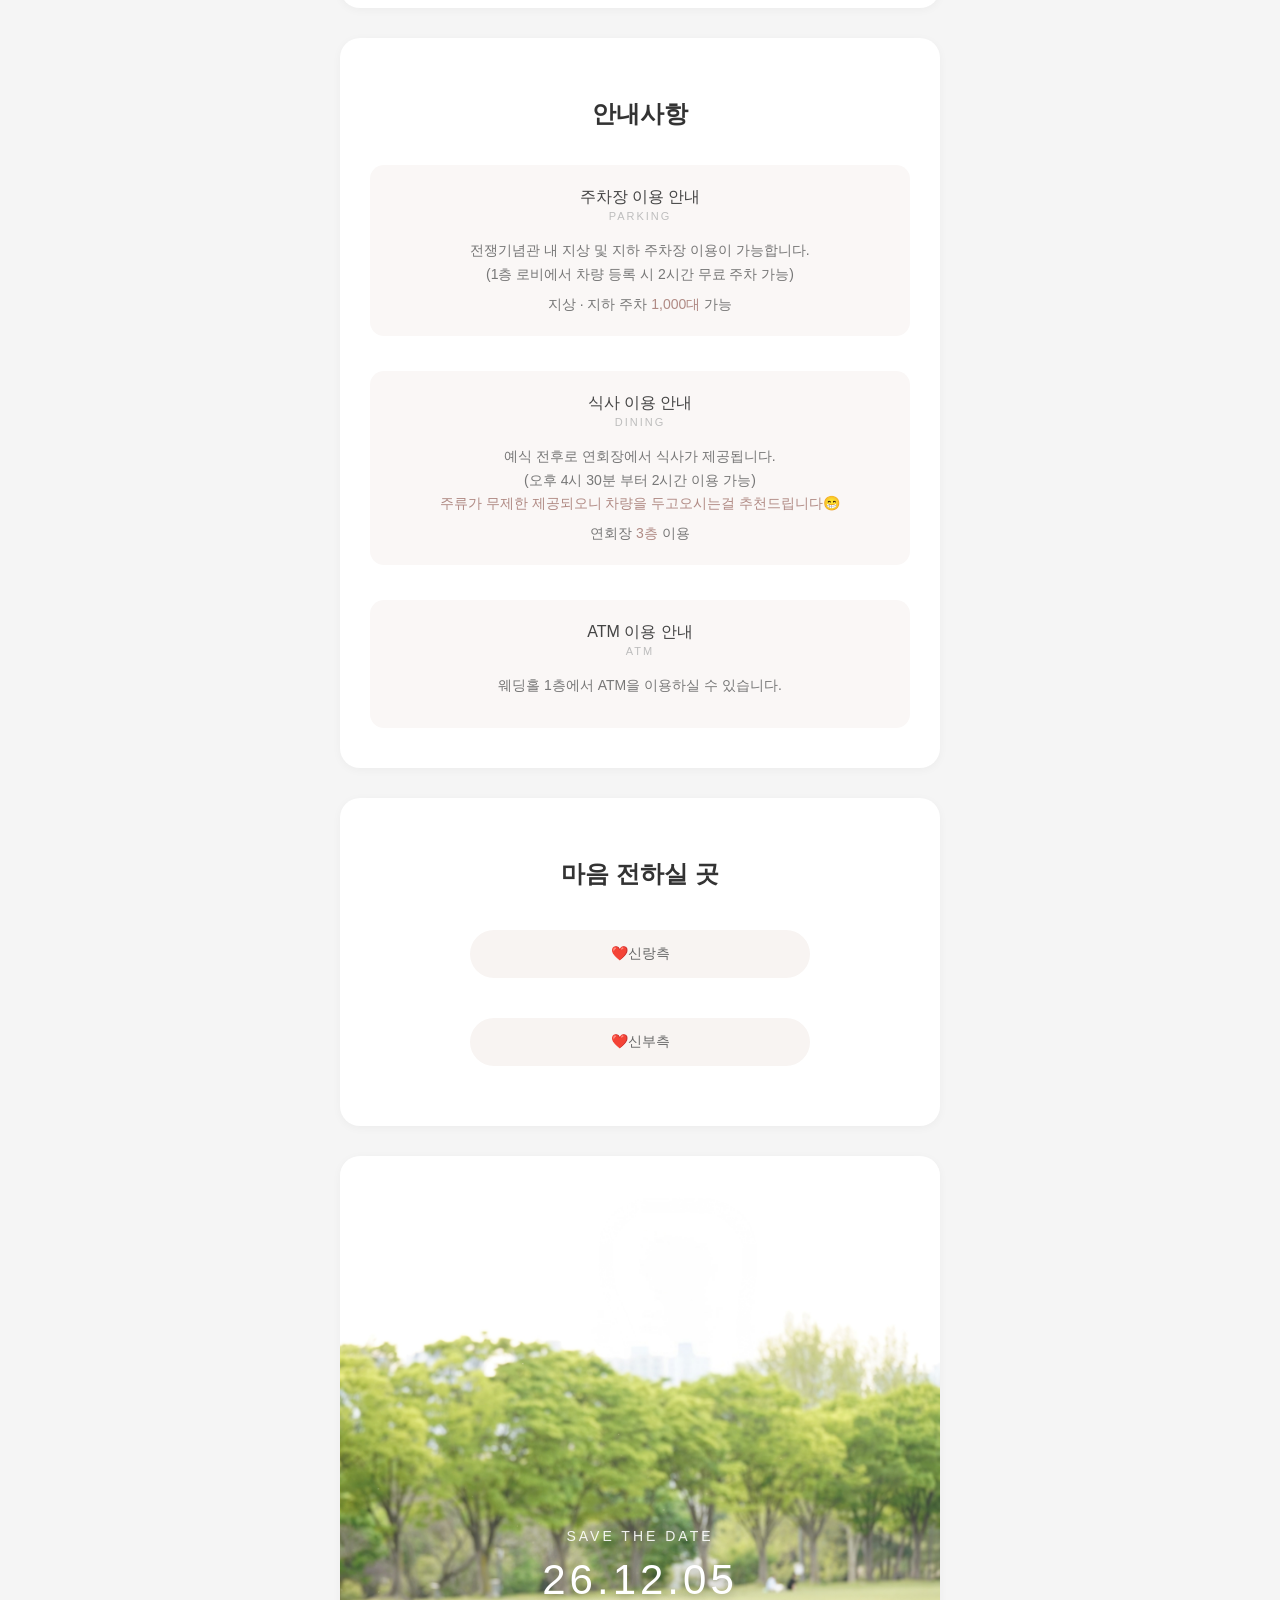
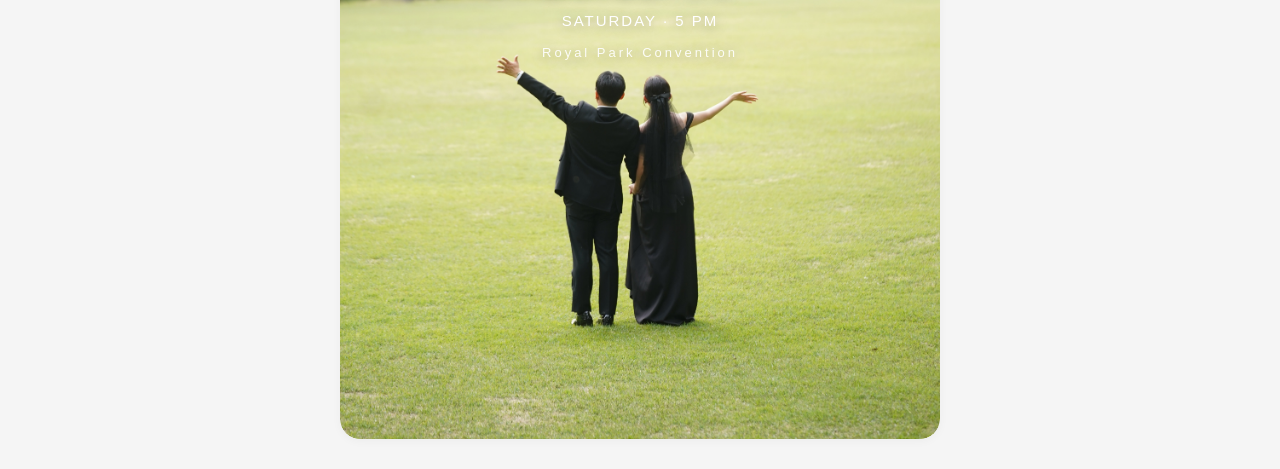
==== commit 4433e1ad: "Update index.html" ====
--- a/index.html
+++ b/index.html
@@ -151,12 +151,11 @@
         <img src="images/thumb/018.jpg" data-full="images/018.jpg" class="gallery-img" alt="벽 앞 커플">
         <img src="images/thumb/019.jpg" data-full="images/019.jpg" class="gallery-img" alt="벽 앞 시선">
         <img src="images/thumb/024.jpg" data-full="images/024.jpg" class="gallery-img" alt="창가 신부1">
-
-        <img src="images/thumb/025.jpg" data-full="images/025.jpg" class="gallery-img" alt="창가 신부2">
         <img src="images/thumb/015.jpg" data-full="images/015.jpg" class="gallery-img" alt="야외 손잡기">
         <img src="images/thumb/016.jpg" data-full="images/016.jpg" class="gallery-img" alt="야외 부케">
+        <img src="images/thumb/025.jpg" data-full="images/025.jpg" class="gallery-img" alt="창가 신부2">
         <img src="images/thumb/020.jpg" data-full="images/020.jpg" class="gallery-img" alt="야외 포옹">
-        <img src="images/thumb/030.jpg" data-full="images/030.jpg" class="gallery-img" alt="컨페티">
+        
         <img src="images/thumb/031.jpg" data-full="images/031.jpg" class="gallery-img" alt="잔디 앉기">
         <img src="images/thumb/032.jpg" data-full="images/032.jpg" class="gallery-img" alt="잔디 앉기v">
         <img src="images/thumb/026.jpg" data-full="images/026.jpg" class="gallery-img" alt="군복 계단">
@@ -165,6 +164,7 @@
         <img src="images/thumb/033.jpg" data-full="images/033.jpg" class="gallery-img" alt="군복 봅보">
         
         <img src="images/thumb/029.jpg" data-full="images/029.jpg" class="gallery-img" alt="블랙드레스">
+        <img src="images/thumb/030.jpg" data-full="images/030.jpg" class="gallery-img" alt="컨페티">
         <img src="images/thumb/035.jpg" data-full="images/035.jpg" class="gallery-img" alt="군복 단독그림자">
         <img src="images/thumb/036.jpg" data-full="images/036.jpg" class="gallery-img" alt="군복 커플그림자">
         <img src="images/thumb/002.jpg" data-full="images/002.jpg" class="gallery-img" alt="화보샷">
